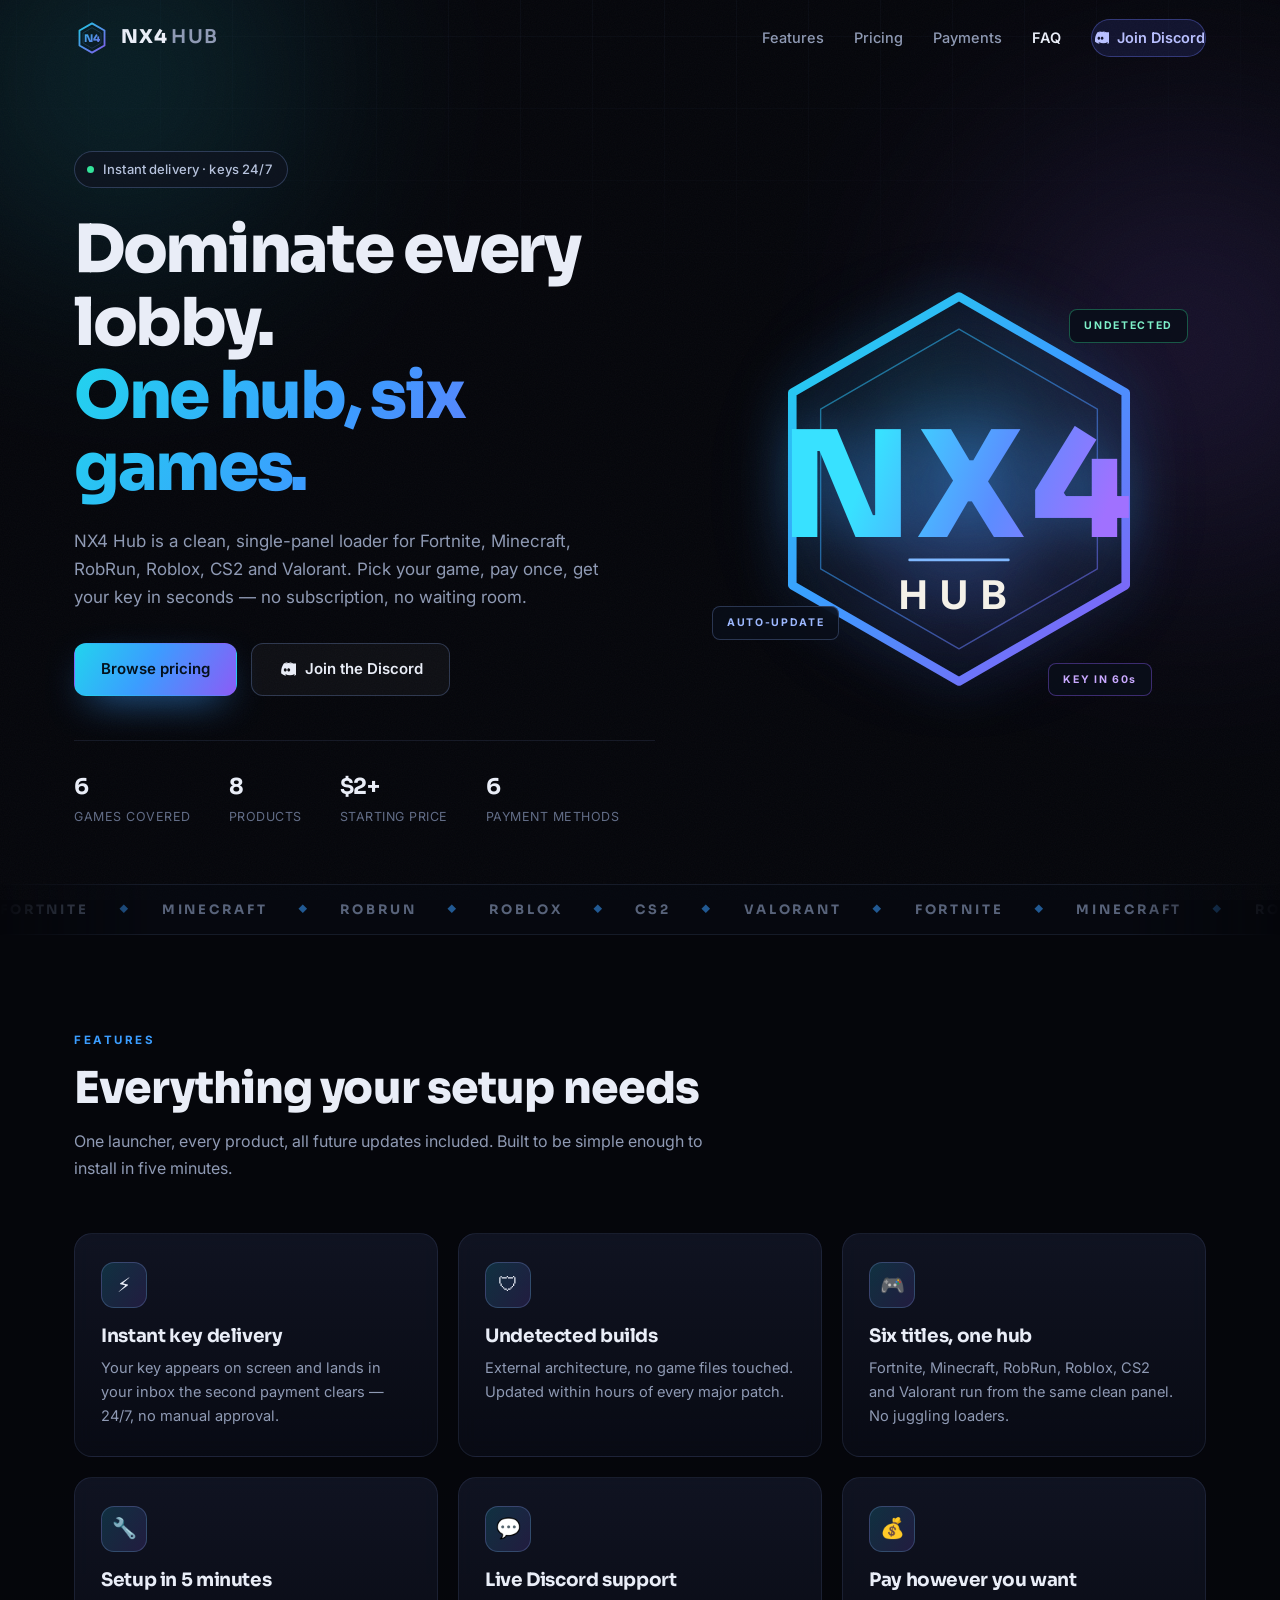
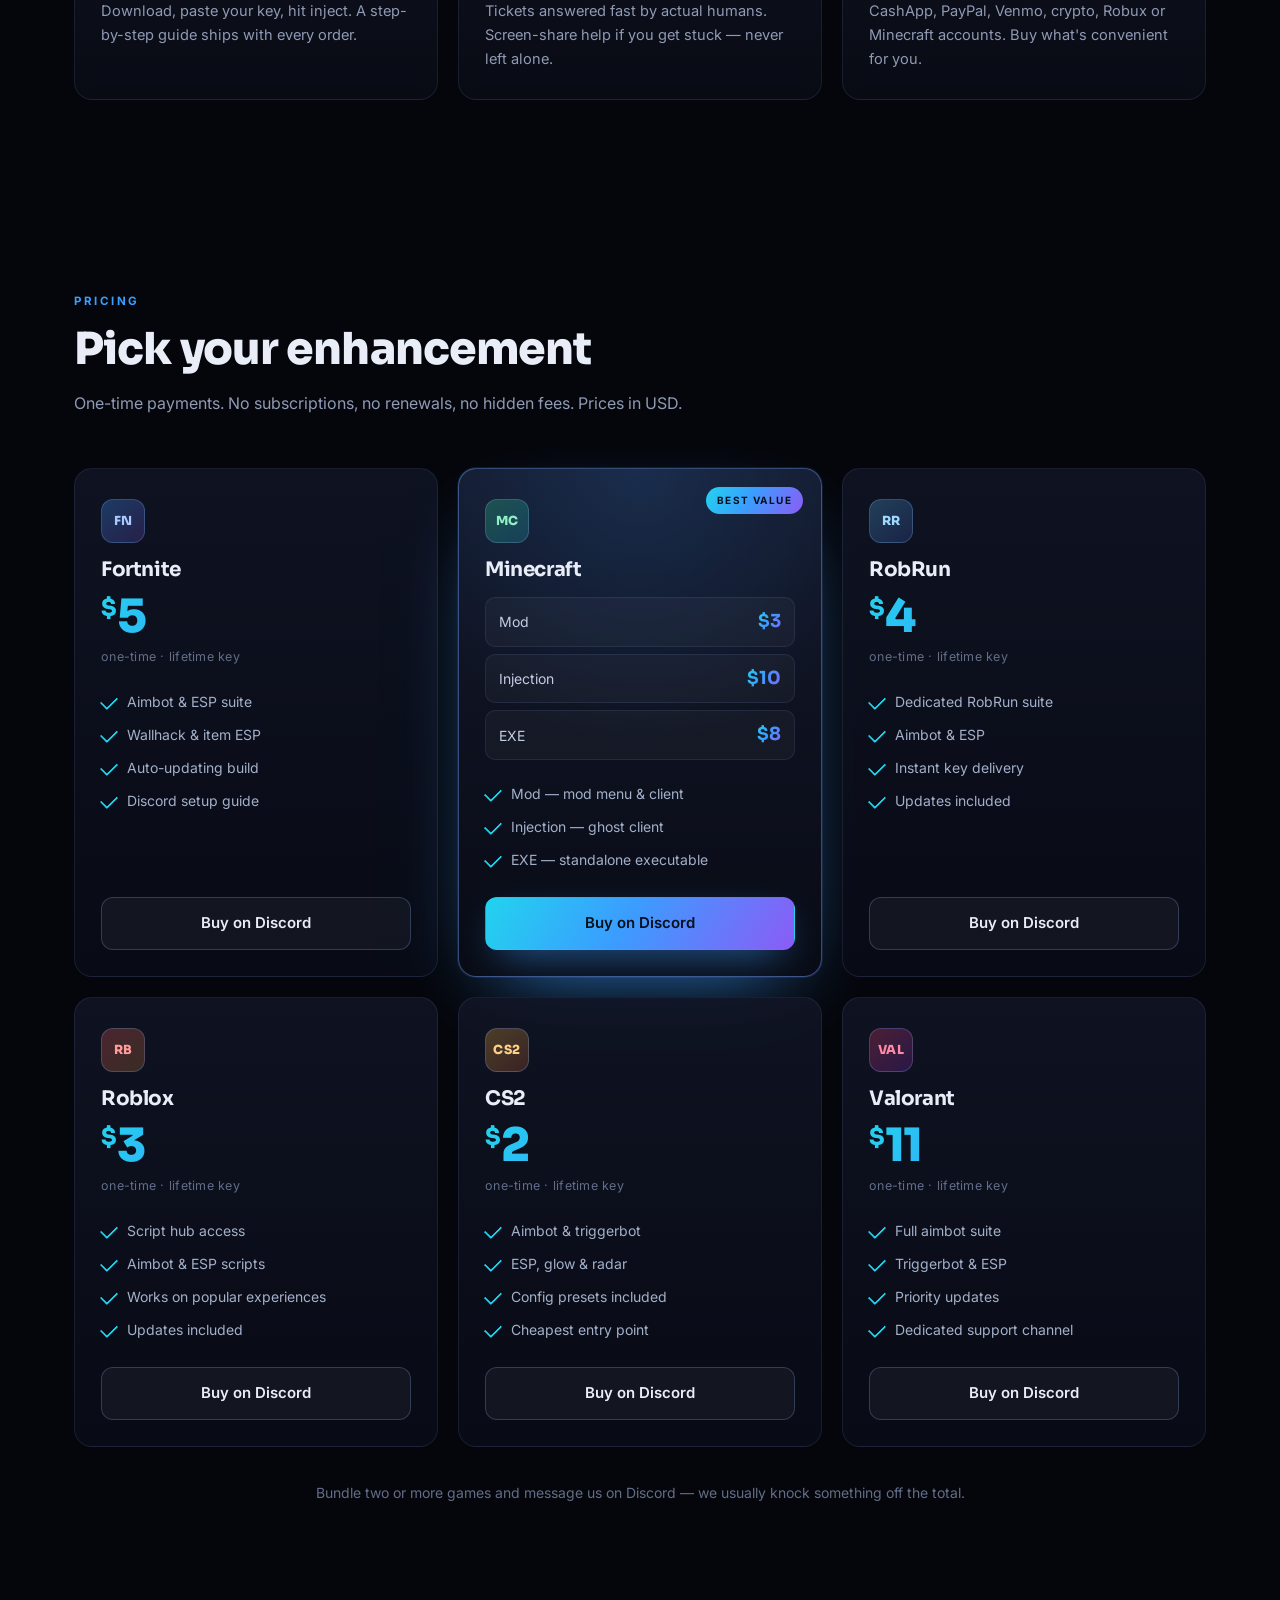
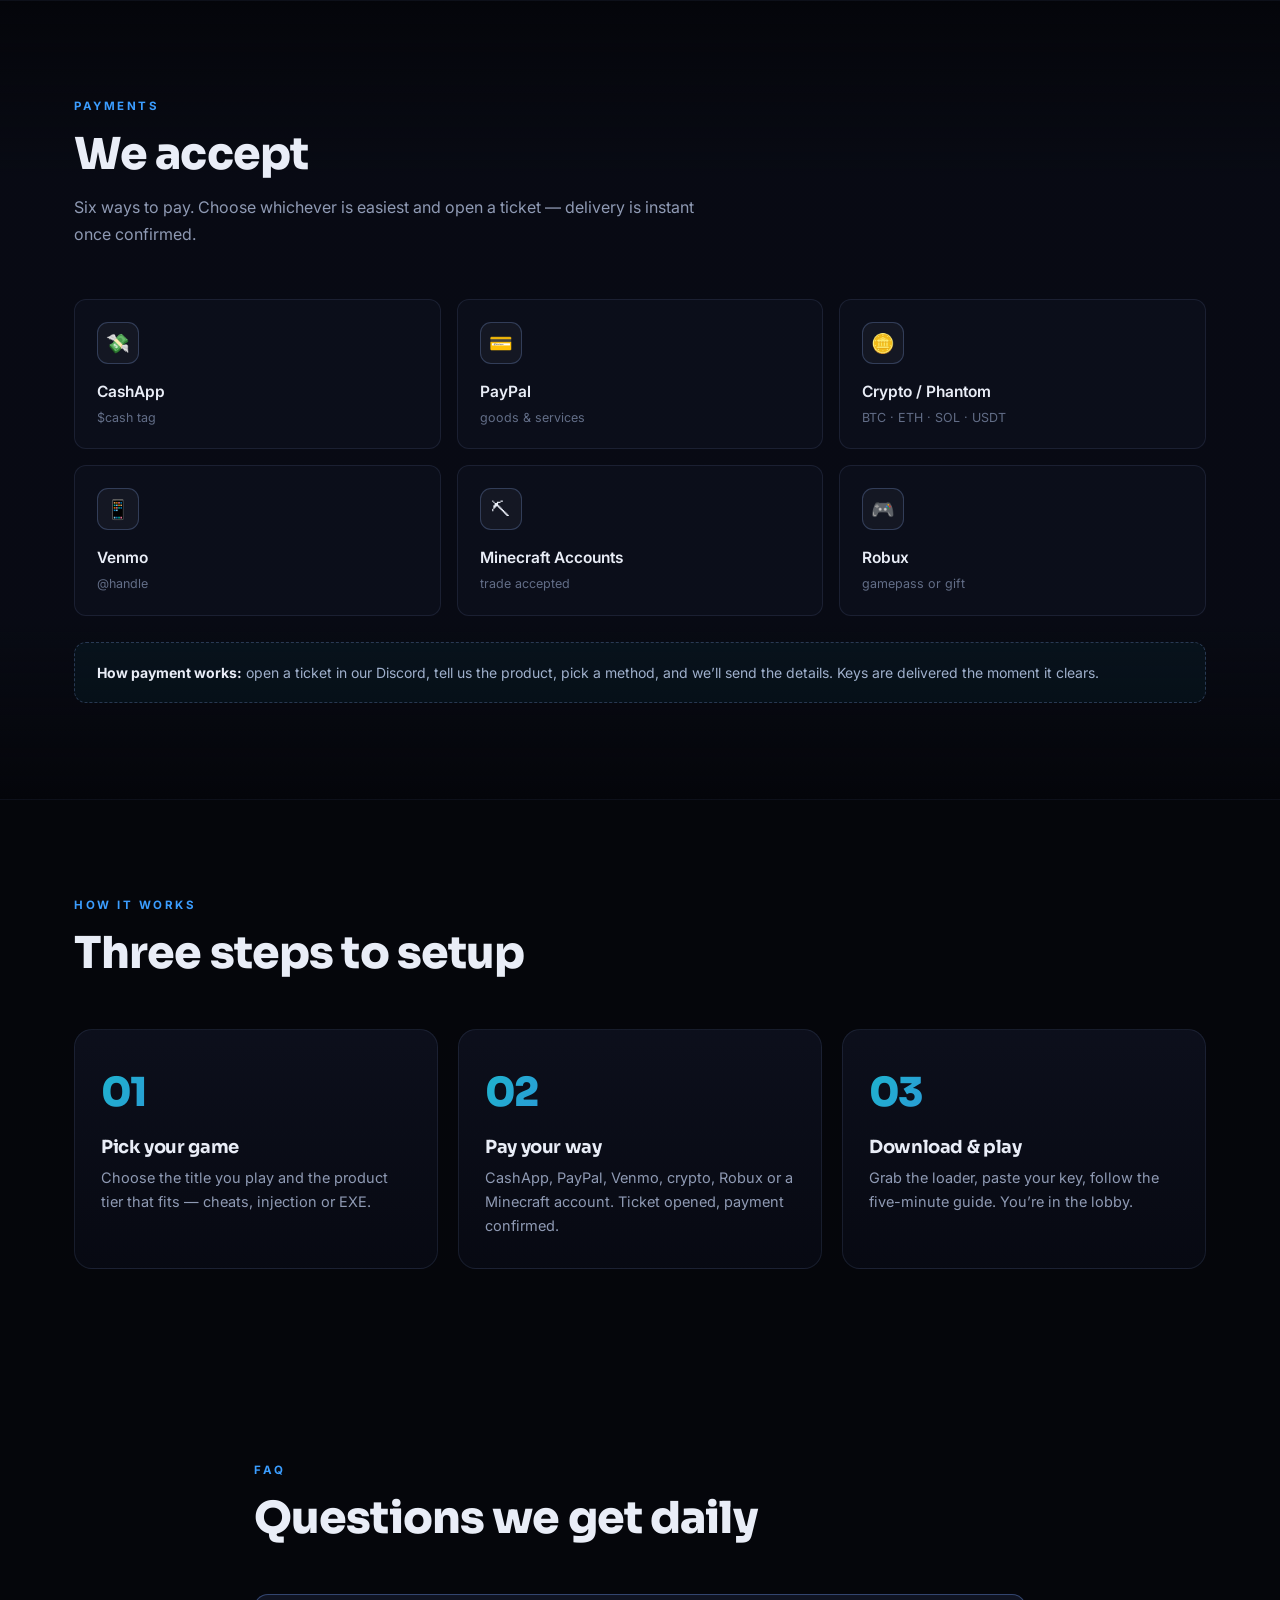
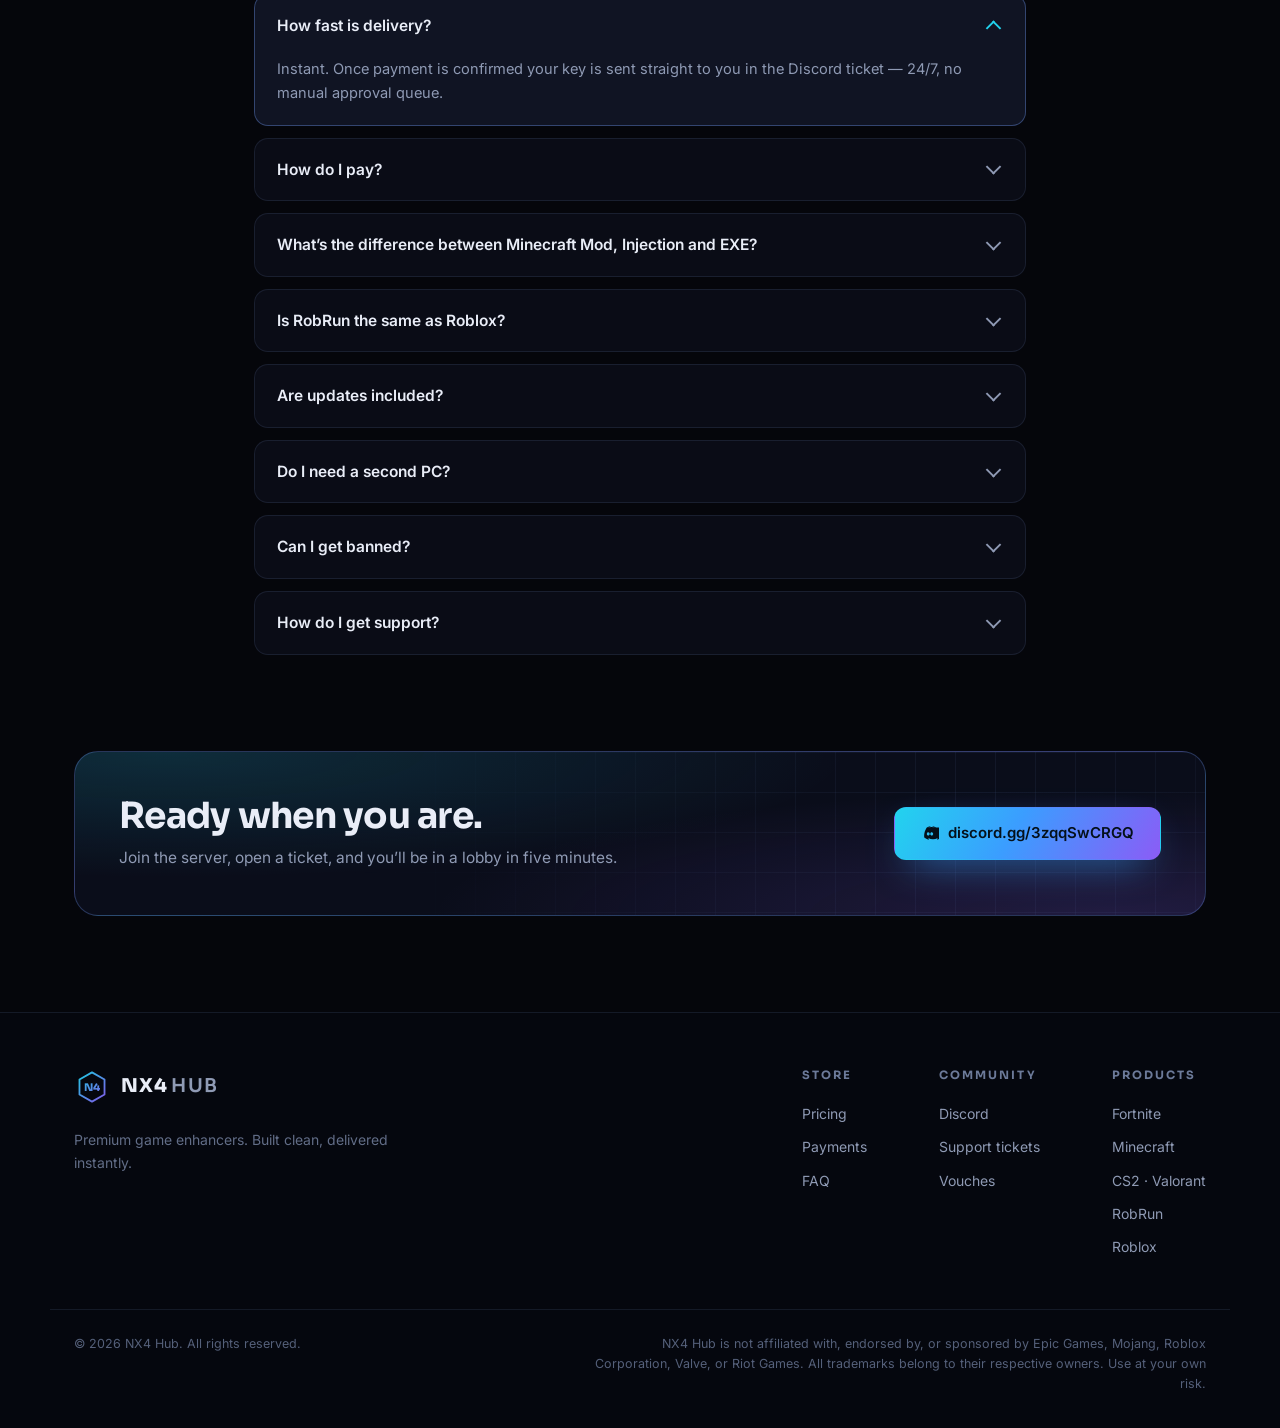
==== index.html @ 756d6162 "Add NX4 Hub site: pages, assets, README" ====
<!DOCTYPE html>
<html lang="en">
<head>
<meta charset="UTF-8" />
<meta name="viewport" content="width=device-width, initial-scale=1.0" />
<title>NX4 Hub — Premium Game Enhancers</title>
<meta name="description" content="NX4 Hub — instant delivery game enhancers for Fortnite, Minecraft, RobRun, Roblox, CS2 and Valorant. Pay once, key in seconds, 24/7 support on Discord." />
<meta name="theme-color" content="#05060b" />

<meta property="og:type" content="website" />
<meta property="og:title" content="NX4 Hub — Premium Game Enhancers" />
<meta property="og:description" content="One hub, six games. Fortnite, Minecraft, RobRun, Roblox, CS2, Valorant. Instant key delivery, 6 payment methods." />
<meta property="og:image" content="assets/img/logo.svg" />
<meta name="twitter:card" content="summary_large_image" />

<link rel="icon" type="image/svg+xml" href="assets/img/favicon.svg" />
<link rel="preconnect" href="https://fonts.googleapis.com" />
<link rel="preconnect" href="https://fonts.gstatic.com" crossorigin />
<link href="https://fonts.googleapis.com/css2?family=Inter:wght@400;500;600;700;800&family=Sora:wght@600;700;800&display=swap" rel="stylesheet" />
<link rel="stylesheet" href="assets/css/style.css" />
</head>
<body>

<!-- ambient background -->
<div class="bg-fx" aria-hidden="true">
  <div class="grid-plane"></div>
  <div class="orb orb-a"></div>
  <div class="orb orb-b"></div>
  <div class="noise"></div>
</div>

<!-- header -->
<header class="site-header" id="header">
  <div class="shell header-inner">
    <a class="brand" href="#top" aria-label="NX4 Hub home">
      <svg class="brand-mark" viewBox="0 0 512 512" aria-hidden="true">
        <defs>
          <linearGradient id="brandG" x1="70" y1="60" x2="450" y2="460" gradientUnits="userSpaceOnUse">
            <stop offset="0" stop-color="#22d3ee"/>
            <stop offset="1" stop-color="#8b5cf6"/>
          </linearGradient>
        </defs>
        <polygon points="256,48 434,150 434,362 256,464 78,362 78,150" fill="none" stroke="url(#brandG)" stroke-width="26" stroke-linejoin="round"/>
        <polygon points="256,110 384,184 384,328 256,402 128,328 128,184" fill="none" stroke="url(#brandG)" stroke-width="6" opacity="0.5"/>
        <text x="256" y="308" text-anchor="middle" fill="url(#brandG)" font-family="Sora, Inter, sans-serif" font-size="150" font-weight="800" letter-spacing="-2">N4</text>
      </svg>
      <span class="brand-text">NX4<span>HUB</span></span>
    </a>

    <nav class="nav" id="nav" aria-label="Main">
      <a href="#features">Features</a>
      <a href="#pricing">Pricing</a>
      <a href="#payments">Payments</a>
      <a href="#faq">FAQ</a>
      <a class="nav-discord" href="https://discord.gg/3zqqSwCRGQ" target="_blank" rel="noopener">
        <svg viewBox="0 0 24 24" aria-hidden="true"><path d="M20.3 4.5A19 19 0 0 0 15.6 3l-.3.7a14 14 0 0 1 4.2 1.5A13.7 13.7 0 0 0 8.5 5.2a14 14 0 0 1 4.2-1.5L12.4 3a19 19 0 0 0-4.7 1.5C4.6 9.1 3.9 13.6 4.3 18a19 19 0 0 0 5.7 2.9l.7-1.2c-.5-.2-1-.5-1.5-.9l.4-.3a13.5 13.5 0 0 0 12.8 0l.4.3c-.5.4-1 .7-1.5.9l.7 1.2a19 19 0 0 0 5.7-2.9c.5-5-.6-9.5-3.4-13.5ZM9.7 15.3c-1 0-1.9-.9-1.9-2.1s.8-2.1 1.9-2.1 1.9 1 1.9 2.1-.8 2.1-1.9 2.1Zm4.6 0c-1 0-1.9-.9-1.9-2.1s.8-2.1 1.9-2.1 1.9 1 1.9 2.1-.8 2.1-1.9 2.1Z"/></svg>
        Join Discord
      </a>
    </nav>

    <button class="burger" id="burger" aria-label="Open menu" aria-expanded="false" aria-controls="nav">
      <span></span><span></span><span></span>
    </button>
  </div>
</header>

<main id="top">

  <!-- hero -->
  <section class="hero">
    <div class="shell hero-inner">
      <div class="hero-copy reveal">
        <p class="pill"><span class="dot"></span> Instant delivery &middot; keys 24/7</p>
        <h1>Dominate every lobby.<br><span class="grad">One hub, six games.</span></h1>
        <p class="lede">
          NX4 Hub is a clean, single-panel loader for Fortnite, Minecraft, RobRun, Roblox, CS2 and Valorant.
          Pick your game, pay once, get your key in seconds — no subscription, no waiting room.
        </p>
        <div class="hero-actions">
          <a class="btn btn-primary" href="#pricing">Browse pricing</a>
          <a class="btn btn-ghost" href="https://discord.gg/3zqqSwCRGQ" target="_blank" rel="noopener">
            <svg viewBox="0 0 24 24" aria-hidden="true"><path d="M20.3 4.5A19 19 0 0 0 15.6 3l-.3.7a14 14 0 0 1 4.2 1.5A13.7 13.7 0 0 0 8.5 5.2a14 14 0 0 1 4.2-1.5L12.4 3a19 19 0 0 0-4.7 1.5C4.6 9.1 3.9 13.6 4.3 18a19 19 0 0 0 5.7 2.9l.7-1.2c-.5-.2-1-.5-1.5-.9l.4-.3a13.5 13.5 0 0 0 12.8 0l.4.3c-.5.4-1 .7-1.5.9l.7 1.2a19 19 0 0 0 5.7-2.9c.5-5-.6-9.5-3.4-13.5ZM9.7 15.3c-1 0-1.9-.9-1.9-2.1s.8-2.1 1.9-2.1 1.9 1 1.9 2.1-.8 2.1-1.9 2.1Zm4.6 0c-1 0-1.9-.9-1.9-2.1s.8-2.1 1.9-2.1 1.9 1 1.9 2.1-.8 2.1-1.9 2.1Z"/></svg>
            Join the Discord
          </a>
        </div>

        <ul class="hero-stats">
          <li><strong>6</strong><span>games covered</span></li>
          <li><strong>8</strong><span>products</span></li>
          <li><strong>$2+</strong><span>starting price</span></li>
          <li><strong>6</strong><span>payment methods</span></li>
        </ul>
      </div>

      <div class="hero-visual reveal" data-delay="120">
        <div class="logo-stage">
          <div class="logo-glow"></div>
          <svg class="logo-big" viewBox="0 0 512 512" aria-hidden="true">
            <defs>
              <linearGradient id="bigG" x1="70" y1="60" x2="450" y2="460" gradientUnits="userSpaceOnUse">
                <stop offset="0" stop-color="#22d3ee"/>
                <stop offset="0.45" stop-color="#3b9dff"/>
                <stop offset="1" stop-color="#8b5cf6"/>
              </linearGradient>
              <linearGradient id="bigT" x1="130" y1="280" x2="390" y2="380" gradientUnits="userSpaceOnUse">
                <stop offset="0" stop-color="#38e1ff"/>
                <stop offset="0.55" stop-color="#5b8dff"/>
                <stop offset="1" stop-color="#a071ff"/>
              </linearGradient>
            </defs>
            <polygon points="256,32 450,144 450,368 256,480 62,368 62,144" fill="none" stroke="url(#bigG)" stroke-width="10" stroke-linejoin="round"/>
            <polygon points="256,70 417,163 417,349 256,442 95,349 95,163" fill="none" stroke="url(#bigG)" stroke-width="1.6" stroke-linejoin="round" opacity="0.55"/>
            <text x="256" y="312" text-anchor="middle" fill="url(#bigT)" font-family="Sora, Inter, sans-serif" font-size="172" font-weight="800" letter-spacing="6">NX4</text>
            <rect x="197" y="337" width="118" height="3" rx="1.5" fill="#7fb8ff"/>
            <text x="256" y="396" text-anchor="middle" fill="#f4f1e8" font-family="Inter, sans-serif" font-size="46" font-weight="700" letter-spacing="15">HUB</text>
          </svg>
          <span class="chip chip-a">UNDETECTED</span>
          <span class="chip chip-b">AUTO-UPDATE</span>
          <span class="chip chip-c">KEY IN 60s</span>
        </div>
      </div>
    </div>
  </section>

  <!-- game ticker -->
  <div class="ticker" aria-hidden="true">
    <div class="ticker-track">
      <span>FORTNITE</span><i>&#9670;</i><span>MINECRAFT</span><i>&#9670;</i><span>ROBRUN</span><i>&#9670;</i><span>ROBLOX</span><i>&#9670;</i><span>CS2</span><i>&#9670;</i><span>VALORANT</span><i>&#9670;</i>
      <span>FORTNITE</span><i>&#9670;</i><span>MINECRAFT</span><i>&#9670;</i><span>ROBRUN</span><i>&#9670;</i><span>ROBLOX</span><i>&#9670;</i><span>CS2</span><i>&#9670;</i><span>VALORANT</span><i>&#9670;</i>
    </div>
  </div>

  <!-- features -->
  <section class="section" id="features">
    <div class="shell">
      <header class="section-head reveal">
        <p class="eyebrow">Features</p>
        <h2>Everything your setup needs</h2>
        <p class="sub">One launcher, every product, all future updates included. Built to be simple enough to install in five minutes.</p>
      </header>

      <div class="feature-grid">
        <article class="card reveal">
          <div class="ico">&#9889;</div>
          <h3>Instant key delivery</h3>
          <p>Your key appears on screen and lands in your inbox the second payment clears — 24/7, no manual approval.</p>
        </article>
        <article class="card reveal" data-delay="60">
          <div class="ico">&#128737;</div>
          <h3>Undetected builds</h3>
          <p>External architecture, no game files touched. Updated within hours of every major patch.</p>
        </article>
        <article class="card reveal" data-delay="120">
          <div class="ico">&#127918;</div>
          <h3>Six titles, one hub</h3>
          <p>Fortnite, Minecraft, RobRun, Roblox, CS2 and Valorant run from the same clean panel. No juggling loaders.</p>
        </article>
        <article class="card reveal" data-delay="180">
          <div class="ico">&#128295;</div>
          <h3>Setup in 5 minutes</h3>
          <p>Download, paste your key, hit inject. A step-by-step guide ships with every order.</p>
        </article>
        <article class="card reveal" data-delay="240">
          <div class="ico">&#128172;</div>
          <h3>Live Discord support</h3>
          <p>Tickets answered fast by actual humans. Screen-share help if you get stuck — never left alone.</p>
        </article>
        <article class="card reveal" data-delay="300">
          <div class="ico">&#128176;</div>
          <h3>Pay however you want</h3>
          <p>CashApp, PayPal, Venmo, crypto, Robux or Minecraft accounts. Buy what's convenient for you.</p>
        </article>
      </div>
    </div>
  </section>

  <!-- pricing -->
  <section class="section" id="pricing">
    <div class="shell">
      <header class="section-head reveal">
        <p class="eyebrow">Pricing</p>
        <h2>Pick your enhancement</h2>
        <p class="sub">One-time payments. No subscriptions, no renewals, no hidden fees. Prices in USD.</p>
      </header>

      <div class="price-grid">

        <article class="price-card reveal">
          <div class="game-badge fn">FN</div>
          <h3>Fortnite</h3>
          <p class="price-tag"><span class="cur">$</span>5</p>
          <p class="price-note">one-time &middot; lifetime key</p>
          <ul class="ticks">
            <li>Aimbot &amp; ESP suite</li>
            <li>Wallhack &amp; item ESP</li>
            <li>Auto-updating build</li>
            <li>Discord setup guide</li>
          </ul>
          <a class="btn btn-buy" href="https://discord.gg/3zqqSwCRGQ" target="_blank" rel="noopener">Buy on Discord</a>
        </article>

        <article class="price-card featured reveal" data-delay="60">
          <span class="flag">Best value</span>
          <div class="game-badge mc">MC</div>
          <h3>Minecraft</h3>
          <div class="tiers">
            <div class="tier"><span>Mod</span><b>$3</b></div>
            <div class="tier"><span>Injection</span><b>$10</b></div>
            <div class="tier"><span>EXE</span><b>$8</b></div>
          </div>
          <ul class="ticks">
            <li>Mod &mdash; mod menu &amp; client</li>
            <li>Injection &mdash; ghost client</li>
            <li>EXE &mdash; standalone executable</li>
          </ul>
          <a class="btn btn-primary" href="https://discord.gg/3zqqSwCRGQ" target="_blank" rel="noopener">Buy on Discord</a>
        </article>

        <article class="price-card reveal" data-delay="120">
          <div class="game-badge rr">RR</div>
          <h3>RobRun</h3>
          <p class="price-tag"><span class="cur">$</span>4</p>
          <p class="price-note">one-time &middot; lifetime key</p>
          <ul class="ticks">
            <li>Dedicated RobRun suite</li>
            <li>Aimbot &amp; ESP</li>
            <li>Instant key delivery</li>
            <li>Updates included</li>
          </ul>
          <a class="btn btn-buy" href="https://discord.gg/3zqqSwCRGQ" target="_blank" rel="noopener">Buy on Discord</a>
        </article>

        <article class="price-card reveal" data-delay="180">
          <div class="game-badge rb">RB</div>
          <h3>Roblox</h3>
          <p class="price-tag"><span class="cur">$</span>3</p>
          <p class="price-note">one-time &middot; lifetime key</p>
          <ul class="ticks">
            <li>Script hub access</li>
            <li>Aimbot &amp; ESP scripts</li>
            <li>Works on popular experiences</li>
            <li>Updates included</li>
          </ul>
          <a class="btn btn-buy" href="https://discord.gg/3zqqSwCRGQ" target="_blank" rel="noopener">Buy on Discord</a>
        </article>

        <article class="price-card reveal" data-delay="240">
          <div class="game-badge cs">CS2</div>
          <h3>CS2</h3>
          <p class="price-tag"><span class="cur">$</span>2</p>
          <p class="price-note">one-time &middot; lifetime key</p>
          <ul class="ticks">
            <li>Aimbot &amp; triggerbot</li>
            <li>ESP, glow &amp; radar</li>
            <li>Config presets included</li>
            <li>Cheapest entry point</li>
          </ul>
          <a class="btn btn-buy" href="https://discord.gg/3zqqSwCRGQ" target="_blank" rel="noopener">Buy on Discord</a>
        </article>

        <article class="price-card reveal" data-delay="300">
          <div class="game-badge val">VAL</div>
          <h3>Valorant</h3>
          <p class="price-tag"><span class="cur">$</span>11</p>
          <p class="price-note">one-time &middot; lifetime key</p>
          <ul class="ticks">
            <li>Full aimbot suite</li>
            <li>Triggerbot &amp; ESP</li>
            <li>Priority updates</li>
            <li>Dedicated support channel</li>
          </ul>
          <a class="btn btn-buy" href="https://discord.gg/3zqqSwCRGQ" target="_blank" rel="noopener">Buy on Discord</a>
        </article>

      </div>

      <p class="pricing-foot reveal">
        Bundle two or more games and message us on Discord &mdash; we usually knock something off the total.
      </p>
    </div>
  </section>

  <!-- payments -->
  <section class="section pay-section" id="payments">
    <div class="shell">
      <header class="section-head reveal">
        <p class="eyebrow">Payments</p>
        <h2>We accept</h2>
        <p class="sub">Six ways to pay. Choose whichever is easiest and open a ticket — delivery is instant once confirmed.</p>
      </header>

      <div class="pay-grid">
        <div class="pay-tile reveal"><span class="pay-ico cash">&#128184;</span><span class="pay-name">CashApp</span><span class="pay-sub">$cash tag</span></div>
        <div class="pay-tile reveal" data-delay="60"><span class="pay-ico pp">&#128179;</span><span class="pay-name">PayPal</span><span class="pay-sub">goods &amp; services</span></div>
        <div class="pay-tile reveal" data-delay="120"><span class="pay-ico crypto">&#129689;</span><span class="pay-name">Crypto / Phantom</span><span class="pay-sub">BTC &middot; ETH &middot; SOL &middot; USDT</span></div>
        <div class="pay-tile reveal" data-delay="180"><span class="pay-ico venmo">&#128241;</span><span class="pay-name">Venmo</span><span class="pay-sub">@handle</span></div>
        <div class="pay-tile reveal" data-delay="240"><span class="pay-ico mcpay">&#9935;</span><span class="pay-name">Minecraft Accounts</span><span class="pay-sub">trade accepted</span></div>
        <div class="pay-tile reveal" data-delay="300"><span class="pay-ico robux">&#127918;</span><span class="pay-name">Robux</span><span class="pay-sub">gamepass or gift</span></div>
      </div>

      <div class="pay-note reveal">
        <strong>How payment works:</strong> open a ticket in our Discord, tell us the product, pick a method, and we&rsquo;ll send the details. Keys are delivered the moment it clears.
      </div>
    </div>
  </section>

  <!-- steps -->
  <section class="section" id="how">
    <div class="shell">
      <header class="section-head reveal">
        <p class="eyebrow">How it works</p>
        <h2>Three steps to setup</h2>
      </header>
      <div class="steps">
        <div class="step reveal">
          <span class="step-num">01</span>
          <h3>Pick your game</h3>
          <p>Choose the title you play and the product tier that fits — cheats, injection or EXE.</p>
        </div>
        <div class="step reveal" data-delay="80">
          <span class="step-num">02</span>
          <h3>Pay your way</h3>
          <p>CashApp, PayPal, Venmo, crypto, Robux or a Minecraft account. Ticket opened, payment confirmed.</p>
        </div>
        <div class="step reveal" data-delay="160">
          <span class="step-num">03</span>
          <h3>Download &amp; play</h3>
          <p>Grab the loader, paste your key, follow the five-minute guide. You&rsquo;re in the lobby.</p>
        </div>
      </div>
    </div>
  </section>

  <!-- faq -->
  <section class="section" id="faq">
    <div class="shell narrow">
      <header class="section-head reveal">
        <p class="eyebrow">FAQ</p>
        <h2>Questions we get daily</h2>
      </header>

      <div class="faq">
        <details class="faq-item reveal" open>
          <summary>How fast is delivery?</summary>
          <p>Instant. Once payment is confirmed your key is sent straight to you in the Discord ticket — 24/7, no manual approval queue.</p>
        </details>
        <details class="faq-item reveal">
          <summary>How do I pay?</summary>
          <p>Open a ticket and tell us which product you want. We accept CashApp, PayPal, Crypto (including Phantom wallet), Venmo, Robux, and Minecraft accounts as trade.</p>
        </details>
        <details class="faq-item reveal">
          <summary>What&rsquo;s the difference between Minecraft Mod, Injection and EXE?</summary>
          <p><strong>Mod ($3)</strong> is the standard mod menu and client package. <strong>Injection ($10)</strong> is the ghost client that injects into your instance. <strong>EXE ($8)</strong> is the standalone executable build for people who don&rsquo;t want a client install.</p>
        </details>
        <details class="faq-item reveal">
          <summary>Is RobRun the same as Roblox?</summary>
          <p>No — they&rsquo;re two separate products. <strong>RobRun ($4)</strong> is its own dedicated suite for the RobRun game, and <strong>Roblox ($3)</strong> is the script hub and executor package for Roblox experiences. Buying one does not unlock the other.</p>
        </details>
        <details class="faq-item reveal">
          <summary>Are updates included?</summary>
          <p>Yes. Every key includes all future updates for the game it was bought for. No renewals, no subscription.</p>
        </details>
        <details class="faq-item reveal">
          <summary>Do I need a second PC?</summary>
          <p>No. Everything runs on the same Windows PC. A normal mouse and keyboard is enough.</p>
        </details>
        <details class="faq-item reveal">
          <summary>Can I get banned?</summary>
          <p>Any third-party tool carries risk — every game&rsquo;s terms forbid them, and publishers can ban accounts. We keep builds external and updated, but no one can promise zero detection. Use at your own risk.</p>
        </details>
        <details class="faq-item reveal">
          <summary>How do I get support?</summary>
          <p>Join the <a href="https://discord.gg/3zqqSwCRGQ" target="_blank" rel="noopener">NX4 Hub Discord</a> and open a ticket. Staff walk you through install, config and troubleshooting.</p>
        </details>
      </div>
    </div>
  </section>

  <!-- discord cta -->
  <section class="cta-band">
    <div class="shell cta-inner reveal">
      <div>
        <h2>Ready when you are.</h2>
        <p>Join the server, open a ticket, and you&rsquo;ll be in a lobby in five minutes.</p>
      </div>
      <a class="btn btn-primary btn-lg" href="https://discord.gg/3zqqSwCRGQ" target="_blank" rel="noopener">
        <svg viewBox="0 0 24 24" aria-hidden="true"><path d="M20.3 4.5A19 19 0 0 0 15.6 3l-.3.7a14 14 0 0 1 4.2 1.5A13.7 13.7 0 0 0 8.5 5.2a14 14 0 0 1 4.2-1.5L12.4 3a19 19 0 0 0-4.7 1.5C4.6 9.1 3.9 13.6 4.3 18a19 19 0 0 0 5.7 2.9l.7-1.2c-.5-.2-1-.5-1.5-.9l.4-.3a13.5 13.5 0 0 0 12.8 0l.4.3c-.5.4-1 .7-1.5.9l.7 1.2a19 19 0 0 0 5.7-2.9c.5-5-.6-9.5-3.4-13.5ZM9.7 15.3c-1 0-1.9-.9-1.9-2.1s.8-2.1 1.9-2.1 1.9 1 1.9 2.1-.8 2.1-1.9 2.1Zm4.6 0c-1 0-1.9-.9-1.9-2.1s.8-2.1 1.9-2.1 1.9 1 1.9 2.1-.8 2.1-1.9 2.1Z"/></svg>
        discord.gg/3zqqSwCRGQ
      </a>
    </div>
  </section>

</main>

<footer class="site-footer">
  <div class="shell footer-inner">
    <div class="footer-brand">
      <a class="brand" href="#top">
        <svg class="brand-mark" viewBox="0 0 512 512" aria-hidden="true">
          <defs>
            <linearGradient id="footG" x1="70" y1="60" x2="450" y2="460" gradientUnits="userSpaceOnUse">
              <stop offset="0" stop-color="#22d3ee"/>
              <stop offset="1" stop-color="#8b5cf6"/>
            </linearGradient>
          </defs>
          <polygon points="256,48 434,150 434,362 256,464 78,362 78,150" fill="none" stroke="url(#footG)" stroke-width="26" stroke-linejoin="round"/>
          <text x="256" y="308" text-anchor="middle" fill="url(#footG)" font-family="Sora, Inter, sans-serif" font-size="150" font-weight="800" letter-spacing="-2">N4</text>
        </svg>
        <span class="brand-text">NX4<span>HUB</span></span>
      </a>
      <p>Premium game enhancers. Built clean, delivered instantly.</p>
    </div>

    <div class="footer-cols">
      <div>
        <h4>Store</h4>
        <a href="#pricing">Pricing</a>
        <a href="#payments">Payments</a>
        <a href="#faq">FAQ</a>
      </div>
      <div>
        <h4>Community</h4>
        <a href="https://discord.gg/3zqqSwCRGQ" target="_blank" rel="noopener">Discord</a>
        <a href="https://discord.gg/3zqqSwCRGQ" target="_blank" rel="noopener">Support tickets</a>
        <a href="https://discord.gg/3zqqSwCRGQ" target="_blank" rel="noopener">Vouches</a>
      </div>
      <div>
        <h4>Products</h4>
        <a href="#pricing">Fortnite</a>
        <a href="#pricing">Minecraft</a>
        <a href="#pricing">CS2 &middot; Valorant</a>
        <a href="#pricing">RobRun</a>
        <a href="#pricing">Roblox</a>
      </div>
    </div>
  </div>

  <div class="shell footer-bottom">
    <p>&copy; <span id="year">2026</span> NX4 Hub. All rights reserved.</p>
    <p class="legal">
      NX4 Hub is not affiliated with, endorsed by, or sponsored by Epic Games, Mojang, Roblox Corporation, Valve, or Riot Games.
      All trademarks belong to their respective owners. Use at your own risk.
    </p>
  </div>
</footer>

<script src="assets/js/main.js" defer></script>
</body>
</html>
---- assets/css/style.css ----
/* ============================================================
   NX4 Hub — stylesheet
   Dark / neon-cyan-violet gaming aesthetic
   ============================================================ */

:root {
  --bg: #05060b;
  --bg-2: #080a13;
  --panel: rgba(15, 18, 32, 0.72);
  --panel-solid: #0b0e18;
  --line: rgba(120, 145, 200, 0.14);
  --line-strong: rgba(130, 160, 230, 0.28);

  --txt: #e9edf7;
  --muted: #8f9ab4;
  --dim: #626d87;

  --cyan: #22d3ee;
  --blue: #3b9dff;
  --violet: #8b5cf6;
  --grad: linear-gradient(120deg, #22d3ee 0%, #3b9dff 45%, #8b5cf6 100%);
  --grad-soft: linear-gradient(120deg, rgba(34, 211, 238, .16), rgba(139, 92, 246, .16));

  --radius: 18px;
  --radius-sm: 12px;
  --shell: 1180px;

  --shadow-lg: 0 30px 80px -30px rgba(0, 0, 0, .9);
  --glow-cyan: 0 0 24px rgba(34, 211, 238, .35);
  --glow-violet: 0 0 34px rgba(139, 92, 246, .30);

  --ease: cubic-bezier(.22, .68, .26, 1);
}

* { box-sizing: border-box; }

html { scroll-behavior: smooth; }

body {
  margin: 0;
  background: var(--bg);
  color: var(--txt);
  font-family: Inter, "Segoe UI", system-ui, -apple-system, sans-serif;
  font-size: 16px;
  line-height: 1.65;
  -webkit-font-smoothing: antialiased;
  overflow-x: hidden;
}

h1, h2, h3, h4 {
  font-family: Sora, Inter, system-ui, sans-serif;
  line-height: 1.1;
  margin: 0;
  letter-spacing: -.02em;
}

p { margin: 0; }
a { color: inherit; text-decoration: none; }
ul { margin: 0; padding: 0; list-style: none; }
svg { display: block; }

.shell {
  width: 100%;
  max-width: var(--shell);
  margin-inline: auto;
  padding-inline: 24px;
}
.shell.narrow { max-width: 820px; }

.grad {
  background: var(--grad);
  -webkit-background-clip: text;
  background-clip: text;
  color: transparent;
}

/* ---------- background fx ---------- */

.bg-fx {
  position: fixed;
  inset: 0;
  z-index: 0;
  pointer-events: none;
  overflow: hidden;
}

.grid-plane {
  position: absolute;
  inset: -20% -10% 0;
  background-image:
    linear-gradient(rgba(120, 160, 230, .06) 1px, transparent 1px),
    linear-gradient(90deg, rgba(120, 160, 230, .06) 1px, transparent 1px);
  background-size: 72px 72px;
  mask-image: radial-gradient(ellipse 75% 60% at 50% 0%, #000 0%, transparent 78%);
  -webkit-mask-image: radial-gradient(ellipse 75% 60% at 50% 0%, #000 0%, transparent 78%);
}

.orb {
  position: absolute;
  border-radius: 50%;
  filter: blur(110px);
  opacity: .45;
  animation: drift 22s ease-in-out infinite alternate;
}
.orb-a {
  width: 520px; height: 520px;
  top: -180px; left: -140px;
  background: radial-gradient(circle, rgba(34, 211, 238, .5), transparent 70%);
}
.orb-b {
  width: 620px; height: 620px;
  top: 40px; right: -220px;
  background: radial-gradient(circle, rgba(139, 92, 246, .5), transparent 70%);
  animation-delay: -8s;
}

.noise {
  position: absolute;
  inset: 0;
  opacity: .035;
  background-image: url("data:image/svg+xml,%3Csvg xmlns='http://www.w3.org/2000/svg' width='140' height='140'%3E%3Cfilter id='n'%3E%3CfeTurbulence type='fractalNoise' baseFrequency='.85' numOctaves='3'/%3E%3C/filter%3E%3Crect width='140' height='140' filter='url(%23n)'/%3E%3C/svg%3E");
}

@keyframes drift {
  from { transform: translate3d(0, 0, 0) scale(1); }
  to   { transform: translate3d(40px, 60px, 0) scale(1.12); }
}

main, .site-header, .site-footer { position: relative; z-index: 1; }

/* ---------- header ---------- */

.site-header {
  position: sticky;
  top: 0;
  z-index: 50;
  transition: background .3s var(--ease), border-color .3s var(--ease), backdrop-filter .3s;
  border-bottom: 1px solid transparent;
}
.site-header.is-stuck {
  background: rgba(5, 6, 11, .78);
  backdrop-filter: blur(16px) saturate(140%);
  border-bottom-color: var(--line);
}

.header-inner {
  display: flex;
  align-items: center;
  justify-content: space-between;
  gap: 24px;
  height: 76px;
}

.brand {
  display: inline-flex;
  align-items: center;
  gap: 11px;
  font-family: Sora, Inter, sans-serif;
  font-weight: 800;
  font-size: 19px;
  letter-spacing: .06em;
}
.brand-mark { width: 36px; height: 36px; opacity: .95; transition: transform .4s var(--ease), filter .4s; }
.brand:hover .brand-mark { transform: rotate(6deg) scale(1.05); filter: drop-shadow(0 0 12px rgba(59, 157, 255, .6)); }
.brand-text span { color: var(--muted); font-weight: 600; margin-left: 3px; }

.nav {
  display: flex;
  align-items: center;
  gap: 30px;
  font-size: 14.5px;
  font-weight: 500;
  color: var(--muted);
}
.nav > a { position: relative; padding: 6px 0; transition: color .2s; }
.nav > a::after {
  content: "";
  position: absolute;
  left: 0; bottom: 0;
  height: 2px; width: 0;
  background: var(--grad);
  border-radius: 2px;
  transition: width .28s var(--ease);
}
.nav > a:hover { color: var(--txt); }
.nav > a:hover::after { width: 100%; }

.nav-discord {
  display: inline-flex;
  align-items: center;
  gap: 8px;
  padding: 9px 18px;
  border-radius: 999px;
  background: rgba(88, 101, 242, .14);
  border: 1px solid rgba(110, 124, 255, .35);
  color: #b9c0ff !important;
  font-weight: 600;
  transition: background .25s, border-color .25s, transform .25s var(--ease), box-shadow .25s;
}
.nav-discord svg { width: 17px; height: 17px; fill: currentColor; }
.nav-discord::after { display: none; }
.nav-discord:hover {
  background: rgba(88, 101, 242, .26);
  border-color: rgba(130, 145, 255, .7);
  transform: translateY(-1px);
  box-shadow: 0 8px 26px -10px rgba(88, 101, 242, .9);
}

.burger {
  display: none;
  width: 44px; height: 44px;
  background: transparent;
  border: 1px solid var(--line);
  border-radius: 11px;
  cursor: pointer;
  padding: 0;
  position: relative;
}
.burger span {
  position: absolute;
  left: 12px;
  width: 20px; height: 2px;
  background: var(--txt);
  border-radius: 2px;
  transition: transform .3s var(--ease), opacity .2s;
}
.burger span:nth-child(1) { top: 15px; }
.burger span:nth-child(2) { top: 21px; }
.burger span:nth-child(3) { top: 27px; }
.burger[aria-expanded="true"] span:nth-child(1) { transform: translateY(6px) rotate(45deg); }
.burger[aria-expanded="true"] span:nth-child(2) { opacity: 0; }
.burger[aria-expanded="true"] span:nth-child(3) { transform: translateY(-6px) rotate(-45deg); }

/* ---------- hero ---------- */

.hero { padding: 74px 0 56px; }

.hero-inner {
  display: grid;
  grid-template-columns: 1.08fr .92fr;
  align-items: center;
  gap: 56px;
}

.pill {
  display: inline-flex;
  align-items: center;
  gap: 9px;
  padding: 7px 15px 7px 12px;
  border-radius: 999px;
  border: 1px solid var(--line-strong);
  background: rgba(16, 20, 34, .7);
  color: #b7c3dd;
  font-size: 13px;
  font-weight: 500;
  letter-spacing: .01em;
  margin-bottom: 26px;
}
.pill .dot {
  width: 7px; height: 7px;
  border-radius: 50%;
  background: #34e39b;
  box-shadow: 0 0 0 0 rgba(52, 227, 155, .7);
  animation: pulse 2.2s infinite;
}
@keyframes pulse {
  0%   { box-shadow: 0 0 0 0 rgba(52, 227, 155, .65); }
  70%  { box-shadow: 0 0 0 9px rgba(52, 227, 155, 0); }
  100% { box-shadow: 0 0 0 0 rgba(52, 227, 155, 0); }
}

.hero h1 {
  font-size: clamp(40px, 5.6vw, 66px);
  font-weight: 800;
  letter-spacing: -.035em;
  margin-bottom: 22px;
}
.hero h1 .grad { display: inline-block; }

.lede {
  max-width: 540px;
  color: var(--muted);
  font-size: 17px;
  margin-bottom: 32px;
}

.hero-actions {
  display: flex;
  flex-wrap: wrap;
  gap: 14px;
  margin-bottom: 44px;
}

.btn {
  display: inline-flex;
  align-items: center;
  justify-content: center;
  gap: 9px;
  padding: 13px 26px;
  border-radius: 12px;
  font-size: 15px;
  font-weight: 600;
  font-family: Inter, sans-serif;
  border: 1px solid transparent;
  cursor: pointer;
  transition: transform .22s var(--ease), box-shadow .25s, background .25s, border-color .25s, filter .25s;
  white-space: nowrap;
}
.btn svg { width: 18px; height: 18px; fill: currentColor; }

.btn-primary {
  background: var(--grad);
  color: #04101a;
  box-shadow: 0 14px 40px -16px rgba(59, 157, 255, .9);
}
.btn-primary:hover {
  transform: translateY(-2px);
  filter: brightness(1.07);
  box-shadow: 0 20px 48px -16px rgba(99, 130, 255, .95);
}

.btn-ghost {
  background: rgba(255, 255, 255, .04);
  border-color: var(--line-strong);
  color: var(--txt);
}
.btn-ghost:hover {
  background: rgba(255, 255, 255, .08);
  border-color: rgba(150, 175, 240, .5);
  transform: translateY(-2px);
}

.btn.lg { padding: 16px 30px; font-size: 16px; }
.btn.wide { width: 100%; }

.hero-stats {
  display: flex;
  flex-wrap: wrap;
  gap: 38px;
  padding-top: 28px;
  border-top: 1px solid var(--line);
}
.hero-stats li { display: flex; flex-direction: column; gap: 2px; }
.hero-stats strong {
  font-family: Sora, Inter, sans-serif;
  font-size: 22px;
  font-weight: 700;
  letter-spacing: -.02em;
}
.hero-stats span { font-size: 12.5px; color: var(--dim); letter-spacing: .04em; text-transform: uppercase; }

/* hero visual */

.hero-visual { display: flex; justify-content: center; }

.logo-stage {
  position: relative;
  width: min(440px, 100%);
  aspect-ratio: 1;
  display: grid;
  place-items: center;
}
.logo-stage::before {
  content: "";
  position: absolute;
  inset: 12%;
  border-radius: 50%;
  background: radial-gradient(circle, rgba(59, 157, 255, .26), transparent 65%);
  filter: blur(30px);
}
.logo-glow {
  position: absolute;
  inset: 18%;
  border-radius: 50%;
  background: conic-gradient(from 0deg, rgba(34, 211, 238, .35), rgba(139, 92, 246, .35), rgba(34, 211, 238, .35));
  filter: blur(60px);
  opacity: .55;
  animation: spin 18s linear infinite;
}
@keyframes spin { to { transform: rotate(360deg); } }

.logo-big {
  position: relative;
  width: 100%;
  height: 100%;
  filter: drop-shadow(0 0 26px rgba(59, 157, 255, .35));
  animation: float 7s ease-in-out infinite;
}
@keyframes float {
  0%, 100% { transform: translateY(-6px); }
  50%      { transform: translateY(6px); }
}

.chip {
  position: absolute;
  padding: 7px 14px;
  font-size: 10.5px;
  font-weight: 700;
  letter-spacing: .16em;
  border-radius: 8px;
  background: rgba(10, 14, 26, .88);
  border: 1px solid var(--line-strong);
  color: #a9b8da;
  backdrop-filter: blur(8px);
  box-shadow: var(--shadow-lg);
}
.chip-a { top: 9%; right: -2%; color: #7ef0c9; border-color: rgba(52, 227, 155, .35); }
.chip-b { bottom: 16%; left: -6%; color: #9db8ff; animation-delay: -2s; }
.chip-c { bottom: 3%; right: 6%; color: #c9a9ff; border-color: rgba(139, 92, 246, .4); animation-delay: -4s; }
.chip { animation: float 6s ease-in-out infinite; }

/* ---------- ticker ---------- */

.ticker {
  overflow: hidden;
  border-top: 1px solid var(--line);
  border-bottom: 1px solid var(--line);
  background: rgba(8, 10, 19, .6);
  padding: 14px 0;
  mask-image: linear-gradient(90deg, transparent, #000 12%, #000 88%, transparent);
  -webkit-mask-image: linear-gradient(90deg, transparent, #000 12%, #000 88%, transparent);
}
.ticker-track {
  display: flex;
  align-items: center;
  gap: 30px;
  width: max-content;
  animation: marquee 30s linear infinite;
  font-family: Sora, Inter, sans-serif;
  font-size: 13px;
  font-weight: 700;
  letter-spacing: .22em;
  color: rgba(170, 190, 230, .5);
}
.ticker-track i { color: rgba(59, 157, 255, .55); font-style: normal; font-size: 9px; }
@keyframes marquee { to { transform: translateX(-50%); } }

/* ---------- sections ---------- */

.section { padding: 96px 0; }
.section-head { max-width: 640px; margin-bottom: 52px; }
.section-head .eyebrow {
  font-size: 11.5px;
  font-weight: 700;
  letter-spacing: .22em;
  text-transform: uppercase;
  color: var(--blue);
  margin-bottom: 14px;
}
.section-head h2 {
  font-size: clamp(30px, 4vw, 44px);
  font-weight: 800;
  margin-bottom: 16px;
}
.section-head .sub { color: var(--muted); font-size: 16px; }

/* ---------- cards ---------- */

.card {
  position: relative;
  padding: 28px 26px;
  border-radius: var(--radius);
  border: 1px solid var(--line);
  background: linear-gradient(180deg, rgba(19, 23, 40, .78), rgba(10, 13, 24, .72));
  backdrop-filter: blur(10px);
  overflow: hidden;
  transition: transform .3s var(--ease), border-color .3s, box-shadow .3s;
}
.card::before {
  content: "";
  position: absolute;
  top: 0; left: 0; right: 0;
  height: 1px;
  background: linear-gradient(90deg, transparent, rgba(120, 170, 255, .5), transparent);
  opacity: 0;
  transition: opacity .3s;
}
.card:hover {
  transform: translateY(-5px);
  border-color: rgba(110, 150, 240, .38);
  box-shadow: 0 26px 60px -30px rgba(40, 90, 200, .75);
}
.card:hover::before { opacity: 1; }

.card .ico {
  width: 46px; height: 46px;
  display: grid;
  place-items: center;
  border-radius: 13px;
  background: var(--grad-soft);
  border: 1px solid var(--line-strong);
  font-size: 20px;
  margin-bottom: 18px;
}
.card h3 {
  font-size: 18.5px;
  font-weight: 700;
  margin-bottom: 9px;
}
.card p { color: var(--muted); font-size: 14.6px; }

.feature-grid {
  display: grid;
  grid-template-columns: repeat(3, 1fr);
  gap: 20px;
}

/* ---------- pricing ---------- */

.price-grid {
  display: grid;
  grid-template-columns: repeat(3, 1fr);
  gap: 20px;
  align-items: stretch;
}

.price-card {
  position: relative;
  display: flex;
  flex-direction: column;
  padding: 30px 26px 26px;
  border-radius: var(--radius);
  border: 1px solid var(--line);
  background: linear-gradient(180deg, rgba(17, 21, 37, .86), rgba(9, 12, 22, .9));
  transition: transform .3s var(--ease), border-color .3s, box-shadow .3s;
  overflow: hidden;
}
.price-card:hover {
  transform: translateY(-6px);
  border-color: rgba(110, 150, 240, .4);
  box-shadow: 0 30px 70px -34px rgba(50, 100, 220, .85);
}

.price-card.featured {
  border-color: rgba(110, 150, 240, .45);
  background:
    radial-gradient(120% 90% at 50% 0%, rgba(59, 157, 255, .16), transparent 60%),
    linear-gradient(180deg, rgba(20, 25, 45, .95), rgba(9, 12, 22, .95));
  box-shadow: 0 0 0 1px rgba(110, 150, 240, .12), 0 30px 80px -40px rgba(59, 157, 255, .9);
}
.price-card.featured::after {
  content: "";
  position: absolute;
  inset: -1px;
  border-radius: inherit;
  padding: 1px;
  background: linear-gradient(140deg, rgba(34, 211, 238, .65), transparent 40%, rgba(139, 92, 246, .65));
  -webkit-mask: linear-gradient(#000 0 0) content-box, linear-gradient(#000 0 0);
  mask: linear-gradient(#000 0 0) content-box, linear-gradient(#000 0 0);
  -webkit-mask-composite: xor;
  mask-composite: exclude;
  pointer-events: none;
}

.flag {
  position: absolute;
  top: 18px; right: 18px;
  padding: 5px 11px;
  font-size: 10px;
  font-weight: 700;
  letter-spacing: .14em;
  text-transform: uppercase;
  border-radius: 999px;
  background: var(--grad);
  color: #04101a;
}

.game-badge {
  width: 44px; height: 44px;
  display: grid;
  place-items: center;
  border-radius: 12px;
  font-family: Sora, Inter, sans-serif;
  font-size: 12.5px;
  font-weight: 800;
  letter-spacing: .03em;
  margin-bottom: 16px;
  border: 1px solid var(--line-strong);
}
.game-badge.fn  { background: linear-gradient(140deg, rgba(59, 157, 255, .3), rgba(139, 92, 246, .2)); color: #a9c8ff; }
.game-badge.mc  { background: linear-gradient(140deg, rgba(52, 227, 155, .26), rgba(34, 211, 238, .18)); color: #8ff0c4; }
.game-badge.rr  { background: linear-gradient(140deg, rgba(90, 200, 250, .26), rgba(80, 120, 255, .18)); color: #9fd8ff; }
.game-badge.rb  { background: linear-gradient(140deg, rgba(255, 92, 92, .26), rgba(255, 170, 60, .18)); color: #ff9c9c; }
.game-badge.cs  { background: linear-gradient(140deg, rgba(255, 190, 60, .26), rgba(255, 120, 60, .18)); color: #ffcf87; }
.game-badge.val { background: linear-gradient(140deg, rgba(255, 70, 110, .26), rgba(160, 60, 255, .18)); color: #ff8aa5; }

.price-card h3 {
  font-size: 20px;
  font-weight: 700;
  display: flex;
  align-items: baseline;
  gap: 8px;
  flex-wrap: wrap;
}
.aka { font-size: 12px; color: var(--dim); font-weight: 500; letter-spacing: .02em; }

.price-tag {
  margin-top: 12px;
  font-family: Sora, Inter, sans-serif;
  font-size: 46px;
  font-weight: 800;
  letter-spacing: -.04em;
  line-height: 1;
  background: var(--grad);
  -webkit-background-clip: text;
  background-clip: text;
  color: transparent;
}
.price-tag .cur { font-size: 24px; vertical-align: super; margin-right: 2px; }
.price-note { color: var(--dim); font-size: 12.5px; margin-top: 8px; letter-spacing: .02em; }

.tiers {
  margin-top: 16px;
  display: grid;
  gap: 7px;
}
.tier {
  display: flex;
  align-items: center;
  justify-content: space-between;
  gap: 12px;
  padding: 9px 13px;
  border-radius: 10px;
  background: rgba(255, 255, 255, .035);
  border: 1px solid var(--line);
  font-size: 14px;
  color: #c2cde3;
}
.tier b {
  font-family: Sora, Inter, sans-serif;
  font-size: 18px;
  font-weight: 700;
  background: var(--grad);
  -webkit-background-clip: text;
  background-clip: text;
  color: transparent;
}

.ticks { margin: 22px 0 26px; display: grid; gap: 10px; }
.ticks li {
  position: relative;
  padding-left: 26px;
  font-size: 14px;
  color: #a3b0c9;
}
.ticks li::before {
  content: "";
  position: absolute;
  left: 0; top: 6px;
  width: 14px; height: 8px;
  border-left: 2px solid var(--cyan);
  border-bottom: 2px solid var(--cyan);
  transform: rotate(-45deg);
  border-bottom-left-radius: 2px;
}

.price-card .btn { margin-top: auto; }

.btn-buy {
  width: 100%;
  background: rgba(255, 255, 255, .045);
  border-color: var(--line-strong);
  color: var(--txt);
}
.btn-buy:hover {
  background: rgba(255, 255, 255, .09);
  border-color: rgba(140, 170, 245, .55);
  transform: translateY(-2px);
}

.pricing-foot {
  margin-top: 34px;
  text-align: center;
  color: var(--dim);
  font-size: 14px;
}

/* ---------- payments ---------- */

.pay-section {
  background: linear-gradient(180deg, transparent, rgba(10, 13, 24, .7) 22%, rgba(10, 13, 24, .7) 78%, transparent);
  border-block: 1px solid rgba(120, 145, 200, .08);
}

.pay-grid {
  display: grid;
  grid-template-columns: repeat(3, 1fr);
  gap: 16px;
}
.pay-tile {
  display: flex;
  flex-direction: column;
  align-items: flex-start;
  gap: 3px;
  padding: 22px 22px 20px;
  border-radius: var(--radius-sm);
  border: 1px solid var(--line);
  background: rgba(15, 19, 33, .6);
  transition: transform .28s var(--ease), border-color .28s, background .28s;
}
.pay-tile:hover {
  transform: translateY(-4px);
  border-color: rgba(120, 160, 240, .4);
  background: rgba(22, 27, 46, .8);
}
.pay-ico {
  display: grid;
  place-items: center;
  width: 42px; height: 42px;
  border-radius: 11px;
  font-size: 19px;
  margin-bottom: 12px;
  border: 1px solid var(--line-strong);
  background: rgba(255, 255, 255, .04);
}
.pay-name { font-weight: 600; font-size: 15.5px; }
.pay-sub { font-size: 12.5px; color: var(--dim); }

.pay-note {
  margin-top: 26px;
  padding: 18px 22px;
  border-radius: 12px;
  border: 1px dashed var(--line-strong);
  background: rgba(34, 211, 238, .04);
  color: #9fb0cc;
  font-size: 14px;
}
.pay-note strong { color: var(--txt); }

/* ---------- steps ---------- */

.steps {
  display: grid;
  grid-template-columns: repeat(3, 1fr);
  gap: 20px;
}
.step {
  position: relative;
  padding: 30px 26px;
  border-radius: var(--radius);
  border: 1px solid var(--line);
  background: linear-gradient(180deg, rgba(16, 20, 35, .7), rgba(9, 12, 22, .7));
}
.step-num {
  font-family: Sora, Inter, sans-serif;
  font-size: 40px;
  font-weight: 800;
  letter-spacing: -.04em;
  background: var(--grad);
  -webkit-background-clip: text;
  background-clip: text;
  color: transparent;
  opacity: .85;
  display: block;
  margin-bottom: 12px;
}
.step h3 { font-size: 18px; margin-bottom: 8px; }
.step p { color: var(--muted); font-size: 14.5px; }

/* ---------- faq ---------- */

.faq { display: grid; gap: 12px; }
.faq-item {
  border: 1px solid var(--line);
  border-radius: 14px;
  background: rgba(15, 19, 33, .55);
  padding: 0 22px;
  transition: border-color .28s, background .28s;
}
.faq-item[open] { border-color: rgba(110, 150, 240, .38); background: rgba(19, 24, 42, .8); }
.faq-item summary {
  list-style: none;
  cursor: pointer;
  padding: 18px 34px 18px 0;
  font-weight: 600;
  font-size: 15.5px;
  position: relative;
  user-select: none;
}
.faq-item summary::-webkit-details-marker { display: none; }
.faq-item summary::after {
  content: "";
  position: absolute;
  right: 4px; top: 50%;
  width: 9px; height: 9px;
  border-right: 2px solid var(--muted);
  border-bottom: 2px solid var(--muted);
  transform: translateY(-70%) rotate(45deg);
  transition: transform .3s var(--ease), border-color .3s;
}
.faq-item[open] summary::after { transform: translateY(-30%) rotate(-135deg); border-color: var(--cyan); }
.faq-item p {
  padding: 0 0 20px;
  color: var(--muted);
  font-size: 14.6px;
}
.faq-item a { color: #86b6ff; text-decoration: underline; text-underline-offset: 3px; }
.faq-item strong { color: #cfd9ec; }

/* ---------- cta band ---------- */

.cta-band {
  margin: 0 auto 96px;
  width: 100%;
  max-width: var(--shell);
  padding-inline: 24px;
}
.cta-inner {
  position: relative;
  display: flex;
  align-items: center;
  justify-content: space-between;
  gap: 32px;
  flex-wrap: wrap;
  padding: 44px 44px;
  border-radius: 24px;
  border: 1px solid rgba(110, 150, 240, .3);
  background:
    radial-gradient(110% 140% at 8% 0%, rgba(34, 211, 238, .16), transparent 55%),
    radial-gradient(110% 140% at 92% 100%, rgba(139, 92, 246, .18), transparent 55%),
    rgba(12, 15, 28, .9);
  overflow: hidden;
}
.cta-inner::after {
  content: "";
  position: absolute;
  inset: 0;
  background-image:
    linear-gradient(rgba(140, 175, 255, .07) 1px, transparent 1px),
    linear-gradient(90deg, rgba(140, 175, 255, .07) 1px, transparent 1px);
  background-size: 40px 40px;
  mask-image: radial-gradient(circle at 80% 20%, #000, transparent 70%);
  -webkit-mask-image: radial-gradient(circle at 80% 20%, #000, transparent 70%);
  pointer-events: none;
}
.cta-inner h2 { font-size: clamp(26px, 3.4vw, 36px); margin-bottom: 10px; }
.cta-inner p { color: var(--muted); font-size: 15.5px; }
.cta-inner > * { position: relative; z-index: 1; }

/* ---------- footer ---------- */

.site-footer {
  border-top: 1px solid var(--line);
  background: rgba(6, 8, 15, .8);
  padding-top: 56px;
}
.footer-inner {
  display: flex;
  justify-content: space-between;
  gap: 60px;
  padding-bottom: 46px;
  flex-wrap: wrap;
}
.footer-brand { max-width: 320px; }
.footer-brand p { color: var(--dim); font-size: 14px; margin-top: 16px; }

.footer-cols {
  display: flex;
  gap: 72px;
  flex-wrap: wrap;
}
.footer-cols h4 {
  font-size: 11.5px;
  letter-spacing: .18em;
  text-transform: uppercase;
  color: #6c7a99;
  margin-bottom: 16px;
  font-weight: 700;
}
.footer-cols a {
  display: block;
  color: var(--muted);
  font-size: 14px;
  padding: 5px 0;
  transition: color .2s, transform .2s var(--ease);
}
.footer-cols a:hover { color: var(--txt); transform: translateX(3px); }

.footer-bottom {
  border-top: 1px solid var(--line);
  padding-block: 24px 34px;
  display: flex;
  justify-content: space-between;
  align-items: flex-start;
  gap: 40px;
  color: #55607a;
  font-size: 12.5px;
}
.legal { max-width: 620px; text-align: right; line-height: 1.6; }

/* ---------- reveal ---------- */

.reveal {
  opacity: 0;
  transform: translateY(22px);
  transition: opacity .7s var(--ease), transform .7s var(--ease);
}
.reveal.in { opacity: 1; transform: none; }

/* ---------- responsive ---------- */

@media (max-width: 1024px) {
  .hero-inner { grid-template-columns: 1fr; gap: 48px; }
  .hero-visual { order: -1; }
  .logo-stage { width: min(340px, 80%); }
  .feature-grid, .price-grid, .pay-grid, .steps { grid-template-columns: repeat(2, 1fr); }
  .footer-inner { gap: 40px; }
  .footer-cols { gap: 48px; }
}

@media (max-width: 860px) {
  .nav {
    position: fixed;
    inset: 76px 0 auto;
    flex-direction: column;
    align-items: stretch;
    gap: 0;
    padding: 12px 24px 24px;
    background: rgba(7, 9, 17, .97);
    backdrop-filter: blur(20px);
    border-bottom: 1px solid var(--line);
    transform: translateY(-12px);
    opacity: 0;
    pointer-events: none;
    transition: opacity .25s var(--ease), transform .25s var(--ease);
  }
  .nav.open { opacity: 1; transform: none; pointer-events: auto; }
  .nav > a { padding: 14px 2px; border-bottom: 1px solid rgba(120, 145, 200, .1); font-size: 16px; }
  .nav > a::after { display: none; }
  .nav-discord { margin-top: 14px; justify-content: center; }
  .burger { display: block; }
}

@media (max-width: 680px) {
  .section { padding: 72px 0; }
  .hero { padding: 44px 0 40px; }
  .feature-grid, .price-grid, .pay-grid, .steps { grid-template-columns: 1fr; }
  .hero-stats { gap: 26px; }
  .chip-a { right: 0; }
  .chip-b { left: 0; }
  .chip-c { right: 0; }
  .cta-inner { padding: 32px 26px; }
  .footer-bottom { flex-direction: column; gap: 14px; }
  .legal { text-align: left; }
  .price-card.featured { order: -1; }
}

@media (prefers-reduced-motion: reduce) {
  html { scroll-behavior: auto; }
  *, *::before, *::after {
    animation-duration: .001ms !important;
    animation-iteration-count: 1 !important;
    transition-duration: .001ms !important;
  }
  .reveal { opacity: 1; transform: none; }
}
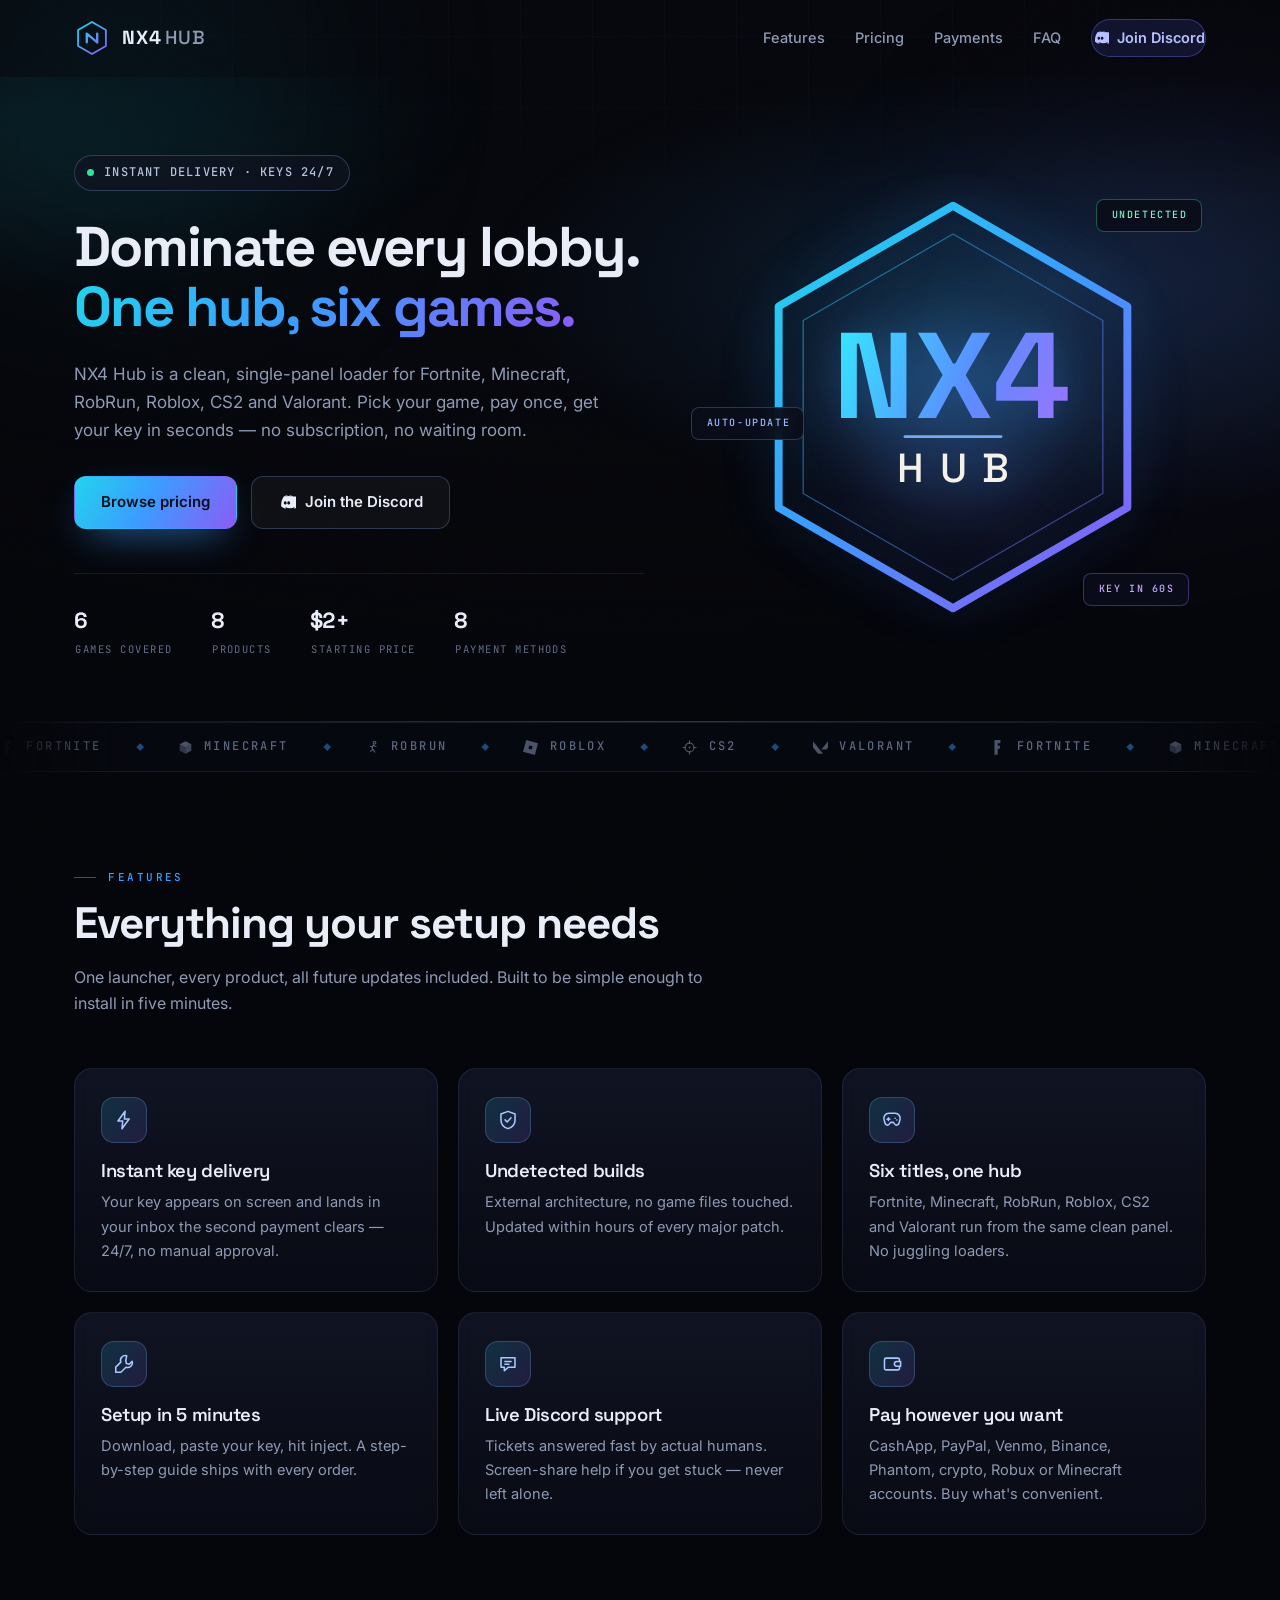
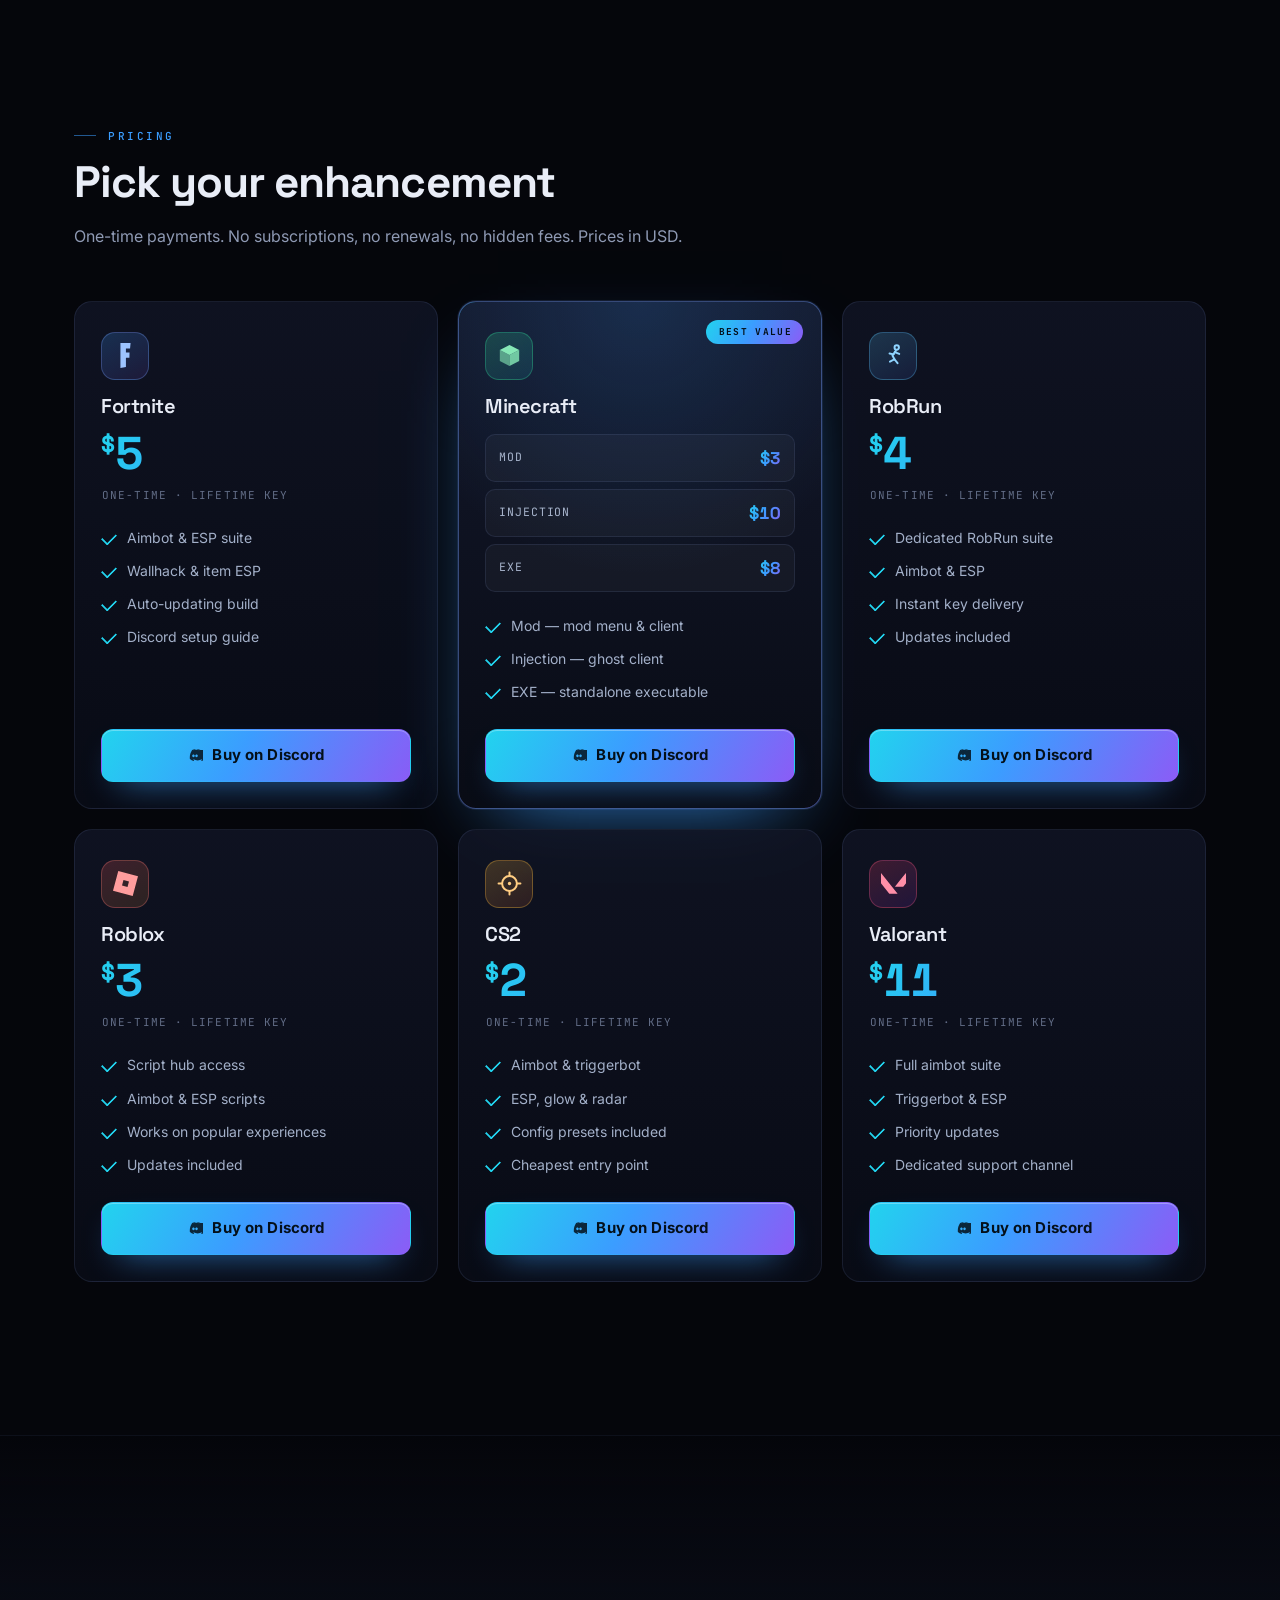
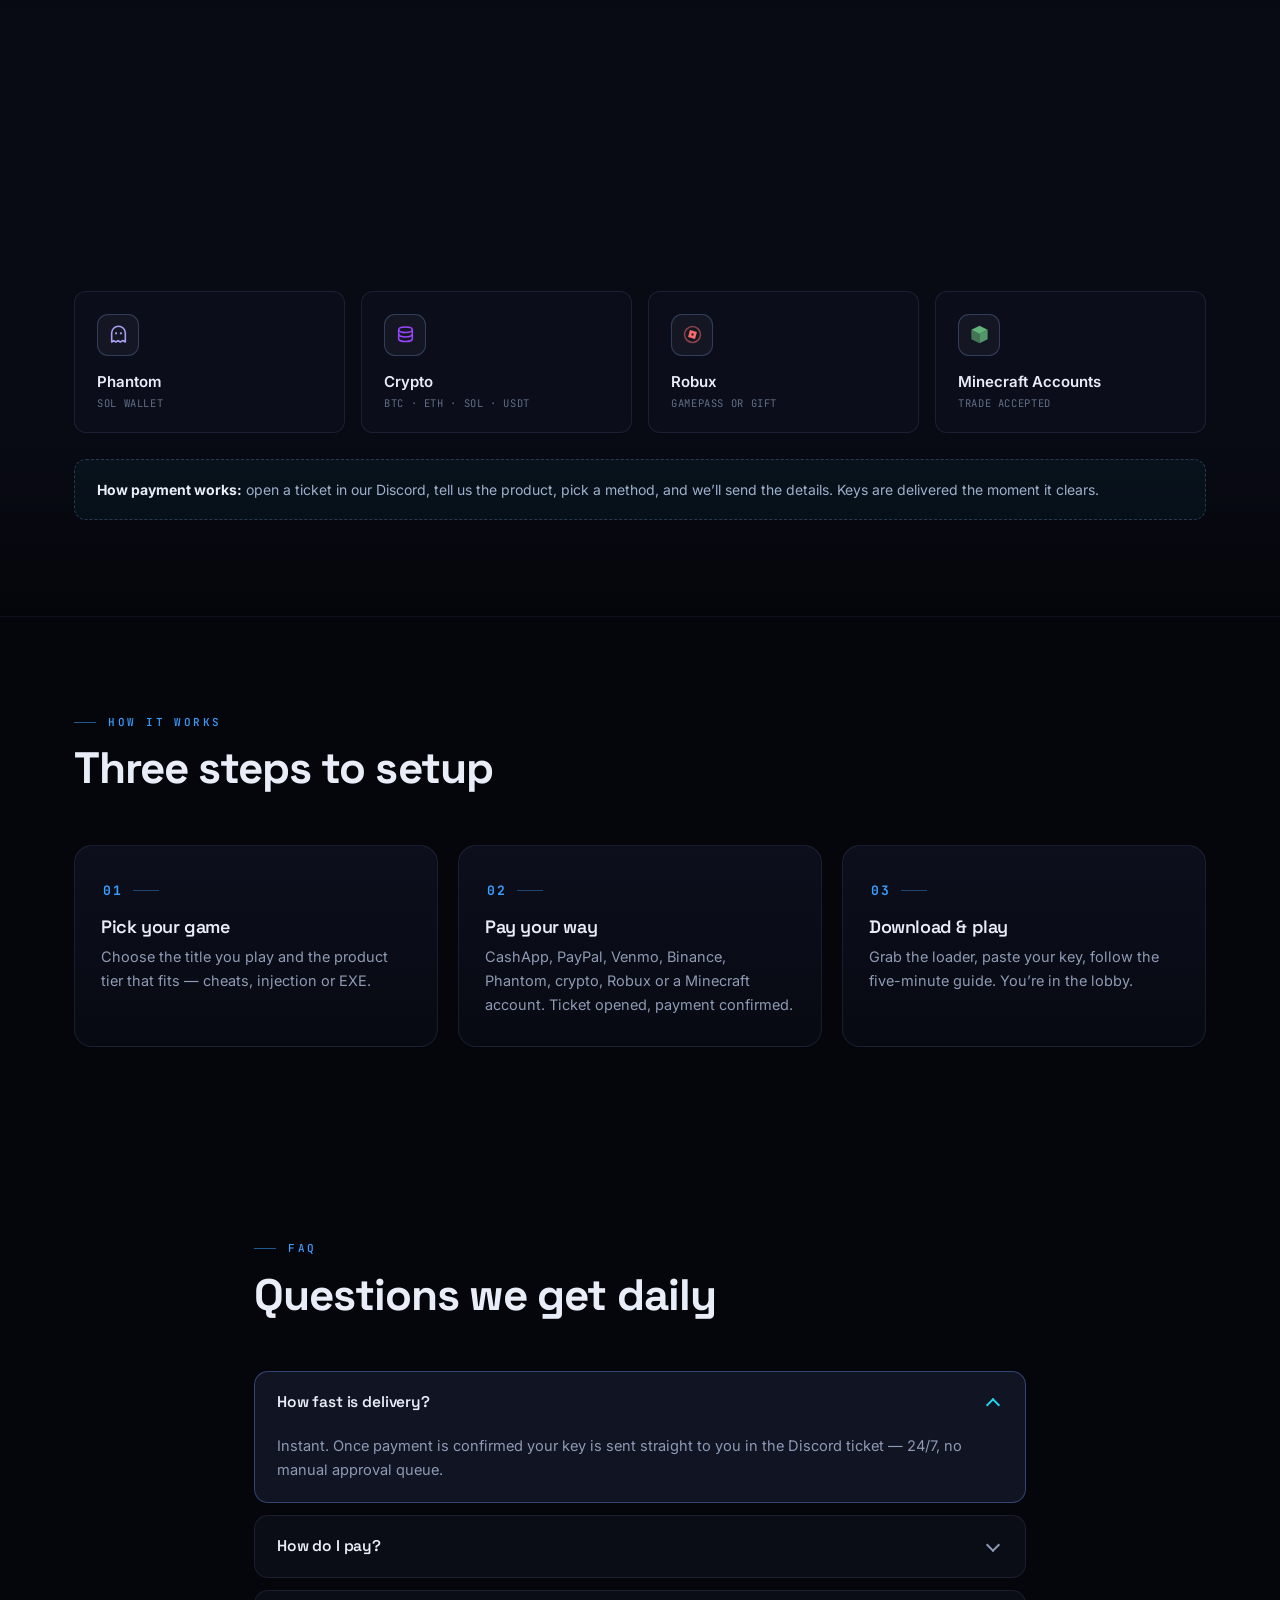
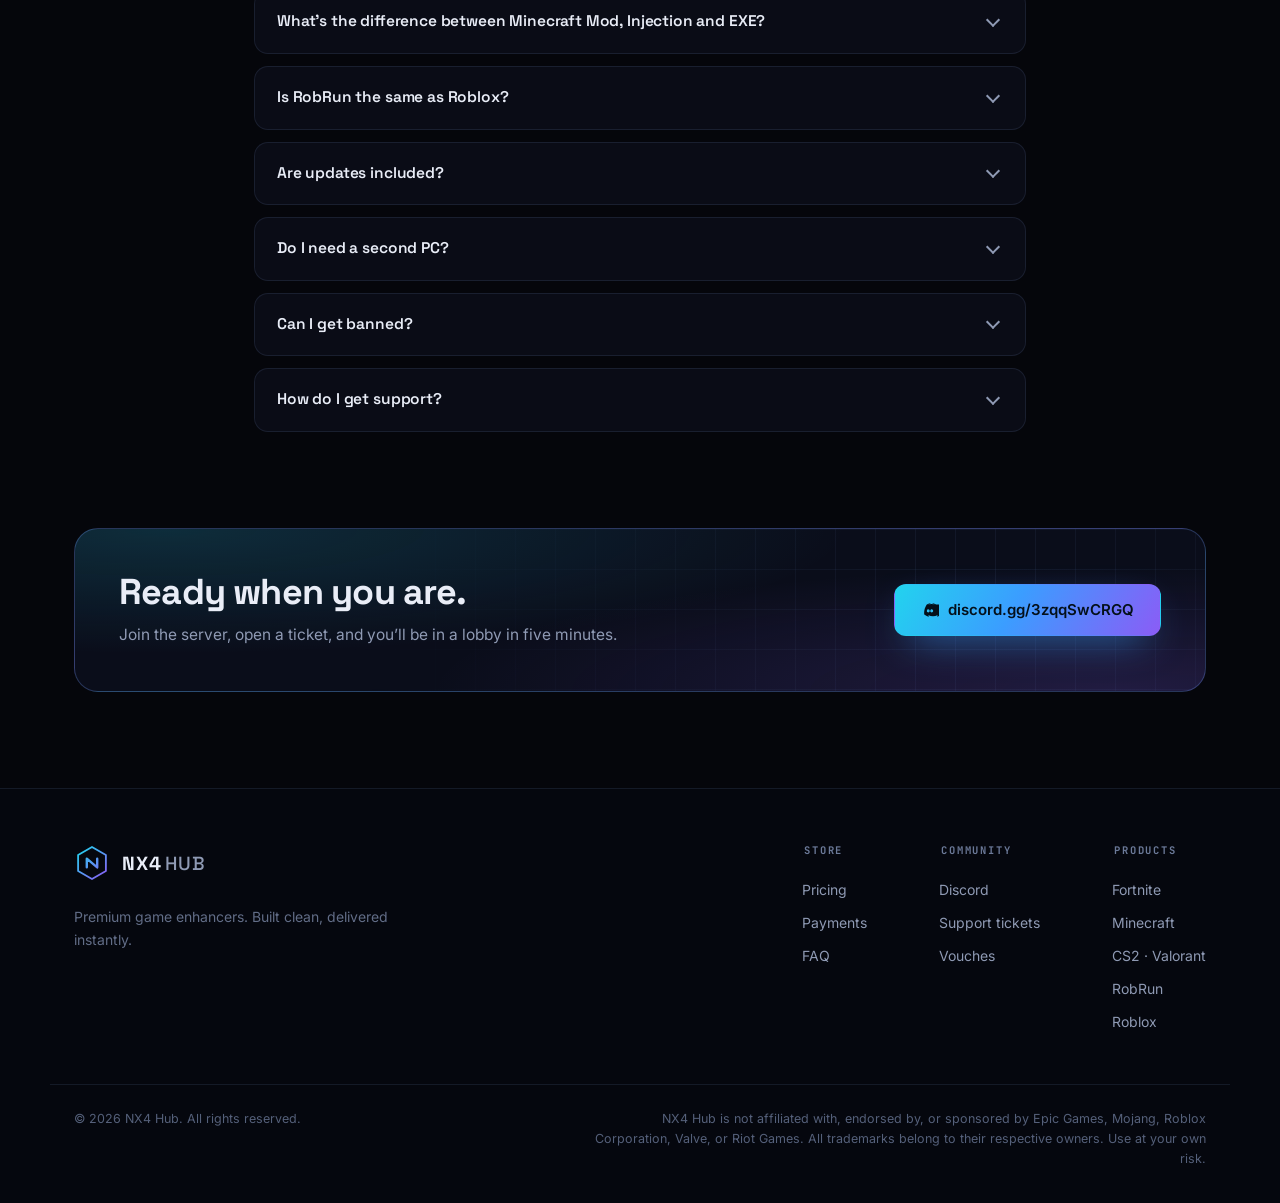
==== commit 8bf8de9b: "Redesign: real game/brand logos, new type system, layout fixes - Replace game initials with real mar" ====
--- a/index.html
+++ b/index.html
@@ -6,20 +6,124 @@
 <title>NX4 Hub — Premium Game Enhancers</title>
 <meta name="description" content="NX4 Hub — instant delivery game enhancers for Fortnite, Minecraft, RobRun, Roblox, CS2 and Valorant. Pay once, key in seconds, 24/7 support on Discord." />
 <meta name="theme-color" content="#05060b" />
+<meta name="color-scheme" content="dark" />
 
 <meta property="og:type" content="website" />
 <meta property="og:title" content="NX4 Hub — Premium Game Enhancers" />
-<meta property="og:description" content="One hub, six games. Fortnite, Minecraft, RobRun, Roblox, CS2, Valorant. Instant key delivery, 6 payment methods." />
+<meta property="og:description" content="One hub, six games. Fortnite, Minecraft, RobRun, Roblox, CS2, Valorant. Instant key delivery, 8 payment methods." />
 <meta property="og:image" content="assets/img/logo.svg" />
 <meta name="twitter:card" content="summary_large_image" />
 
 <link rel="icon" type="image/svg+xml" href="assets/img/favicon.svg" />
 <link rel="preconnect" href="https://fonts.googleapis.com" />
 <link rel="preconnect" href="https://fonts.gstatic.com" crossorigin />
-<link href="https://fonts.googleapis.com/css2?family=Inter:wght@400;500;600;700;800&family=Sora:wght@600;700;800&display=swap" rel="stylesheet" />
+<link href="https://fonts.googleapis.com/css2?family=Inter:wght@400;500;600;700&family=JetBrains+Mono:wght@500;700&family=Space+Grotesk:wght@500;600;700&display=swap" rel="stylesheet" />
 <link rel="stylesheet" href="assets/css/style.css" />
 </head>
 <body>
+
+<!-- icon sprite: brand marks inlined so they inherit currentColor -->
+<svg class="sprite" aria-hidden="true" focusable="false" xmlns="http://www.w3.org/2000/svg">
+  <symbol id="g-fortnite" viewBox="0 0 24 24">
+    <path d="m15.767 14.171.097-5.05H12.4V5.197h3.99L16.872 0H7.128v24l5.271-.985V14.17z" fill="currentColor"/>
+  </symbol>
+  <symbol id="g-roblox" viewBox="0 0 24 24">
+    <path d="M18.926 23.998 0 18.892 5.075.002 24 5.108ZM15.348 10.09l-5.282-1.453-1.414 5.273 5.282 1.453z" fill="currentColor"/>
+  </symbol>
+  <symbol id="g-valorant" viewBox="0 0 24 24">
+    <path d="M23.792 2.152a.252.252 0 0 0-.098.083c-3.384 4.23-6.769 8.46-10.15 12.69-.107.093-.025.288.119.265 2.439.003 4.877 0 7.316.001a.66.66 0 0 0 .552-.25c.774-.967 1.55-1.934 2.324-2.903a.72.72 0 0 0 .144-.49c-.002-3.077 0-6.153-.003-9.23.016-.11-.1-.206-.204-.167zM.077 2.166c-.077.038-.074.132-.076.205.002 3.074.001 6.15.001 9.225a.679.679 0 0 0 .158.463l7.64 9.55c.12.152.308.25.505.247 2.455 0 4.91.003 7.365 0 .142.02.222-.174.116-.265C10.661 15.176 5.526 8.766.4 2.35c-.08-.094-.174-.272-.322-.184z" fill="currentColor"/>
+  </symbol>
+  <symbol id="g-minecraft" viewBox="0 0 24 24">
+    <path d="M12 1.9 21.3 6.7 12 11.5 2.7 6.7Z" fill="currentColor"/>
+    <path d="M2.7 6.7 12 11.5v10.6L2.7 17.3Z" fill="currentColor" opacity=".6"/>
+    <path d="M21.3 6.7 12 11.5v10.6l9.3-4.8Z" fill="currentColor" opacity=".82"/>
+  </symbol>
+  <symbol id="g-cs2" viewBox="0 0 24 24">
+    <g fill="none" stroke="currentColor" stroke-width="1.9" stroke-linecap="round" stroke-linejoin="round">
+      <circle cx="12" cy="12" r="7.1"/>
+      <path d="M12 1.5v3.2M12 19.3v3.2M1.5 12h3.2M19.3 12h3.2"/>
+      <circle cx="12" cy="12" r="1.6" fill="currentColor" stroke="none"/>
+    </g>
+  </symbol>
+  <symbol id="g-robrun" viewBox="0 0 24 24">
+    <g fill="none" stroke="currentColor" stroke-width="1.9" stroke-linecap="round" stroke-linejoin="round">
+      <circle cx="15.1" cy="4.3" r="2.1"/>
+      <path d="M14.2 7.6 11 12l1.9 3.6"/>
+      <path d="M13.2 8.7l4.3 1.8M12.2 10.9 8.2 10"/>
+      <path d="M12.9 15.6l3 3.8M12.9 15.6l-4.3 2.3"/>
+    </g>
+  </symbol>
+  <symbol id="p-cashapp" viewBox="0 0 24 24">
+    <path d="M23.59 3.475a5.1 5.1 0 00-3.05-3.05c-1.31-.42-2.5-.42-4.92-.42H8.36c-2.4 0-3.61 0-4.9.4a5.1 5.1 0 00-3.05 3.06C0 4.765 0 5.965 0 8.365v7.27c0 2.41 0 3.6.4 4.9a5.1 5.1 0 003.05 3.05c1.3.41 2.5.41 4.9.41h7.28c2.41 0 3.61 0 4.9-.4a5.1 5.1 0 003.06-3.06c.41-1.3.41-2.5.41-4.9v-7.25c0-2.41 0-3.61-.41-4.91zm-6.17 4.63l-.93.93a.5.5 0 01-.67.01 5 5 0 00-3.22-1.18c-.97 0-1.94.32-1.94 1.21 0 .9 1.04 1.2 2.24 1.65 2.1.7 3.84 1.58 3.84 3.64 0 2.24-1.74 3.78-4.58 3.95l-.26 1.2a.49.49 0 01-.48.39H9.63l-.09-.01a.5.5 0 01-.38-.59l.28-1.27a6.54 6.54 0 01-2.88-1.57v-.01a.48.48 0 010-.68l1-.97a.49.49 0 01.67 0c.91.86 2.13 1.34 3.39 1.32 1.3 0 2.17-.55 2.17-1.42 0-.87-.88-1.1-2.54-1.72-1.76-.63-3.43-1.52-3.43-3.6 0-2.42 2.01-3.6 4.39-3.71l.25-1.23a.48.48 0 01.48-.38h1.78l.1.01c.26.06.43.31.37.57l-.27 1.37c.9.3 1.75.77 2.48 1.39l.02.02c.19.2.19.5 0 .68z" fill="currentColor"/>
+  </symbol>
+  <symbol id="p-paypal" viewBox="0 0 24 24">
+    <path d="M15.607 4.653H8.941L6.645 19.251H1.82L4.862 0h7.995c3.754 0 6.375 2.294 6.473 5.513-.648-.478-2.105-.86-3.722-.86m6.57 5.546c0 3.41-3.01 6.853-6.958 6.853h-2.493L11.595 24H6.74l1.845-11.538h3.592c4.208 0 7.346-3.634 7.153-6.949a5.24 5.24 0 0 1 2.848 4.686M9.653 5.546h6.408c.907 0 1.942.222 2.363.541-.195 2.741-2.655 5.483-6.441 5.483H8.714Z" fill="currentColor"/>
+  </symbol>
+  <symbol id="p-venmo" viewBox="0 0 24 24">
+    <path d="M4.6 5.2h4.2l3.2 9.3 3.2-9.3h4.2L13.4 20h-2.8z" fill="currentColor"/>
+  </symbol>
+  <symbol id="p-binance" viewBox="0 0 24 24">
+    <path d="M16.624 13.9202l2.7175 2.7154-7.353 7.353-7.353-7.352 2.7175-2.7164 4.6355 4.6595 4.6356-4.6595zm4.6366-4.6366L24 12l-2.7154 2.7164L18.5682 12l2.6924-2.7164zm-9.272.001l2.7163 2.6914-2.7164 2.7174v-.001L9.2721 12l2.7164-2.7154zm-9.2722-.001L5.4088 12l-2.6914 2.6924L0 12l2.7164-2.7164zM11.9885.0115l7.353 7.329-2.7174 2.7154-4.6356-4.6356-4.6355 4.6595-2.7174-2.7154 7.353-7.353z" fill="currentColor"/>
+  </symbol>
+  <symbol id="p-phantom" viewBox="0 0 24 24">
+    <g fill="none" stroke="currentColor" stroke-width="1.8" stroke-linecap="round" stroke-linejoin="round">
+      <path d="M4.2 20.6V10.3a7.8 7.8 0 0 1 15.6 0v10.3l-3.1-1.7-2.6 1.7-2.6-1.7-2.6 1.7-2.6-1.7Z"/>
+      <circle cx="9.2" cy="10.6" r="1.3" fill="currentColor" stroke="none"/>
+      <circle cx="14.8" cy="10.6" r="1.3" fill="currentColor" stroke="none"/>
+    </g>
+  </symbol>
+  <symbol id="p-crypto" viewBox="0 0 24 24">
+    <g fill="none" stroke="currentColor" stroke-width="1.7" stroke-linecap="round" stroke-linejoin="round">
+      <ellipse cx="12" cy="6.6" rx="7.8" ry="3.1"/>
+      <path d="M4.2 6.6v5.2c0 1.7 3.5 3.1 7.8 3.1s7.8-1.4 7.8-3.1V6.6"/>
+      <path d="M4.2 11.8v5.2c0 1.7 3.5 3.1 7.8 3.1s7.8-1.4 7.8-3.1v-5.2"/>
+    </g>
+  </symbol>
+  <symbol id="p-robux" viewBox="0 0 24 24">
+    <circle cx="12" cy="12" r="9.1" fill="none" stroke="currentColor" stroke-width="1.7" opacity=".5"/>
+    <g transform="translate(6.95 6.95) scale(.42)">
+      <path d="M18.926 23.998 0 18.892 5.075.002 24 5.108ZM15.348 10.09l-5.282-1.453-1.414 5.273 5.282 1.453z" fill="currentColor"/>
+    </g>
+  </symbol>
+  <symbol id="i-bolt" viewBox="0 0 24 24">
+    <g fill="none" stroke="currentColor" stroke-width="1.7" stroke-linecap="round" stroke-linejoin="round">
+      <path d="M13.2 2.4 5.4 13.1h5.2l-.8 8.5 7.8-10.7h-5.2z"/>
+    </g>
+  </symbol>
+  <symbol id="i-shield" viewBox="0 0 24 24">
+    <g fill="none" stroke="currentColor" stroke-width="1.7" stroke-linecap="round" stroke-linejoin="round">
+      <path d="M12 2.6 19.7 5.5v6.1c0 4.9-3.2 8.3-7.7 9.8-4.5-1.5-7.7-4.9-7.7-9.8V5.5z"/>
+      <path d="M8.8 11.9l2.3 2.3 4.2-4.6"/>
+    </g>
+  </symbol>
+  <symbol id="i-gamepad" viewBox="0 0 24 24">
+    <g fill="none" stroke="currentColor" stroke-width="1.7" stroke-linecap="round" stroke-linejoin="round">
+      <path d="M8.5 4.7h7a5.4 5.4 0 0 1 5.2 6.9l-1.1 4a2.6 2.6 0 0 1-4.6.9l-1.5-1.9h-3l-1.5 1.9a2.6 2.6 0 0 1-4.6-.9l-1.1-4a5.4 5.4 0 0 1 5.2-6.9Z"/>
+      <path d="M8.1 9.5v3.1M6.6 11.1h3.1"/>
+      <path d="M15.4 10.1h.01M17.3 12h.01"/>
+    </g>
+  </symbol>
+  <symbol id="i-wrench" viewBox="0 0 24 24">
+    <g fill="none" stroke="currentColor" stroke-width="1.7" stroke-linecap="round" stroke-linejoin="round">
+      <path d="M14.9 3.1a5.2 5.2 0 0 0-6.4 6.8L3 15.4V21h5.6l5.5-5.5a5.2 5.2 0 0 0 6.8-6.4l-3.2 3.2-3-.8-.8-3z"/>
+    </g>
+  </symbol>
+  <symbol id="i-chat" viewBox="0 0 24 24">
+    <g fill="none" stroke="currentColor" stroke-width="1.7" stroke-linecap="round" stroke-linejoin="round">
+      <path d="M4.4 5.2h15.2v10.4h-7.4L8 19.4v-3.8H4.4z"/>
+      <path d="M8.6 9.3h6.8M8.6 12.3h4.4"/>
+    </g>
+  </symbol>
+  <symbol id="i-wallet" viewBox="0 0 24 24">
+    <g fill="none" stroke="currentColor" stroke-width="1.7" stroke-linecap="round" stroke-linejoin="round">
+      <path d="M20.2 9.2V7.4a1.8 1.8 0 0 0-1.8-1.8H5.6a1.8 1.8 0 0 0-1.8 1.8v9.2a1.8 1.8 0 0 0 1.8 1.8h12.8a1.8 1.8 0 0 0 1.8-1.8v-1.8"/>
+      <path d="M21.4 9.2h-4.2a2.6 2.6 0 0 0 0 5.2h4.2z"/>
+    </g>
+  </symbol>
+  <symbol id="i-discord" viewBox="0 0 24 24">
+    <path fill="currentColor" d="M20.3 4.5A19 19 0 0 0 15.6 3l-.3.7a14 14 0 0 1 4.2 1.5A13.7 13.7 0 0 0 8.5 5.2a14 14 0 0 1 4.2-1.5L12.4 3a19 19 0 0 0-4.7 1.5C4.6 9.1 3.9 13.6 4.3 18a19 19 0 0 0 5.7 2.9l.7-1.2c-.5-.2-1-.5-1.5-.9l.4-.3a13.5 13.5 0 0 0 12.8 0l.4.3c-.5.4-1 .7-1.5.9l.7 1.2a19 19 0 0 0 5.7-2.9c.5-5-.6-9.5-3.4-13.5ZM9.7 15.3c-1 0-1.9-.9-1.9-2.1s.8-2.1 1.9-2.1 1.9 1 1.9 2.1-.8 2.1-1.9 2.1Zm4.6 0c-1 0-1.9-.9-1.9-2.1s.8-2.1 1.9-2.1 1.9 1 1.9 2.1-.8 2.1-1.9 2.1Z"/>
+  </symbol>
+</svg>
 
 <!-- ambient background -->
 <div class="bg-fx" aria-hidden="true">
@@ -40,9 +144,8 @@
             <stop offset="1" stop-color="#8b5cf6"/>
           </linearGradient>
         </defs>
-        <polygon points="256,48 434,150 434,362 256,464 78,362 78,150" fill="none" stroke="url(#brandG)" stroke-width="26" stroke-linejoin="round"/>
-        <polygon points="256,110 384,184 384,328 256,402 128,328 128,184" fill="none" stroke="url(#brandG)" stroke-width="6" opacity="0.5"/>
-        <text x="256" y="308" text-anchor="middle" fill="url(#brandG)" font-family="Sora, Inter, sans-serif" font-size="150" font-weight="800" letter-spacing="-2">N4</text>
+        <polygon points="256,28 453.5,142 453.5,370 256,484 58.5,370 58.5,142" fill="none" stroke="url(#brandG)" stroke-width="26" stroke-linejoin="round"/>
+        <path d="M182 318V194l148 124V194" fill="none" stroke="url(#brandG)" stroke-width="34" stroke-linecap="round" stroke-linejoin="round"/>
       </svg>
       <span class="brand-text">NX4<span>HUB</span></span>
     </a>
@@ -53,7 +156,7 @@
       <a href="#payments">Payments</a>
       <a href="#faq">FAQ</a>
       <a class="nav-discord" href="https://discord.gg/3zqqSwCRGQ" target="_blank" rel="noopener">
-        <svg viewBox="0 0 24 24" aria-hidden="true"><path d="M20.3 4.5A19 19 0 0 0 15.6 3l-.3.7a14 14 0 0 1 4.2 1.5A13.7 13.7 0 0 0 8.5 5.2a14 14 0 0 1 4.2-1.5L12.4 3a19 19 0 0 0-4.7 1.5C4.6 9.1 3.9 13.6 4.3 18a19 19 0 0 0 5.7 2.9l.7-1.2c-.5-.2-1-.5-1.5-.9l.4-.3a13.5 13.5 0 0 0 12.8 0l.4.3c-.5.4-1 .7-1.5.9l.7 1.2a19 19 0 0 0 5.7-2.9c.5-5-.6-9.5-3.4-13.5ZM9.7 15.3c-1 0-1.9-.9-1.9-2.1s.8-2.1 1.9-2.1 1.9 1 1.9 2.1-.8 2.1-1.9 2.1Zm4.6 0c-1 0-1.9-.9-1.9-2.1s.8-2.1 1.9-2.1 1.9 1 1.9 2.1-.8 2.1-1.9 2.1Z"/></svg>
+        <svg aria-hidden="true"><use href="#i-discord"/></svg>
         Join Discord
       </a>
     </nav>
@@ -79,7 +182,7 @@
         <div class="hero-actions">
           <a class="btn btn-primary" href="#pricing">Browse pricing</a>
           <a class="btn btn-ghost" href="https://discord.gg/3zqqSwCRGQ" target="_blank" rel="noopener">
-            <svg viewBox="0 0 24 24" aria-hidden="true"><path d="M20.3 4.5A19 19 0 0 0 15.6 3l-.3.7a14 14 0 0 1 4.2 1.5A13.7 13.7 0 0 0 8.5 5.2a14 14 0 0 1 4.2-1.5L12.4 3a19 19 0 0 0-4.7 1.5C4.6 9.1 3.9 13.6 4.3 18a19 19 0 0 0 5.7 2.9l.7-1.2c-.5-.2-1-.5-1.5-.9l.4-.3a13.5 13.5 0 0 0 12.8 0l.4.3c-.5.4-1 .7-1.5.9l.7 1.2a19 19 0 0 0 5.7-2.9c.5-5-.6-9.5-3.4-13.5ZM9.7 15.3c-1 0-1.9-.9-1.9-2.1s.8-2.1 1.9-2.1 1.9 1 1.9 2.1-.8 2.1-1.9 2.1Zm4.6 0c-1 0-1.9-.9-1.9-2.1s.8-2.1 1.9-2.1 1.9 1 1.9 2.1-.8 2.1-1.9 2.1Z"/></svg>
+            <svg aria-hidden="true"><use href="#i-discord"/></svg>
             Join the Discord
           </a>
         </div>
@@ -88,35 +191,48 @@
           <li><strong>6</strong><span>games covered</span></li>
           <li><strong>8</strong><span>products</span></li>
           <li><strong>$2+</strong><span>starting price</span></li>
-          <li><strong>6</strong><span>payment methods</span></li>
+          <li><strong>8</strong><span>payment methods</span></li>
         </ul>
       </div>
 
       <div class="hero-visual reveal" data-delay="120">
         <div class="logo-stage">
           <div class="logo-glow"></div>
-          <svg class="logo-big" viewBox="0 0 512 512" aria-hidden="true">
+          <svg class="logo-big" viewBox="0 0 512 512" aria-label="NX4 Hub" role="img">
             <defs>
               <linearGradient id="bigG" x1="70" y1="60" x2="450" y2="460" gradientUnits="userSpaceOnUse">
                 <stop offset="0" stop-color="#22d3ee"/>
                 <stop offset="0.45" stop-color="#3b9dff"/>
                 <stop offset="1" stop-color="#8b5cf6"/>
               </linearGradient>
-              <linearGradient id="bigT" x1="130" y1="280" x2="390" y2="380" gradientUnits="userSpaceOnUse">
+              <linearGradient id="bigT" x1="130" y1="180" x2="390" y2="290" gradientUnits="userSpaceOnUse">
                 <stop offset="0" stop-color="#38e1ff"/>
                 <stop offset="0.55" stop-color="#5b8dff"/>
                 <stop offset="1" stop-color="#a071ff"/>
               </linearGradient>
             </defs>
-            <polygon points="256,32 450,144 450,368 256,480 62,368 62,144" fill="none" stroke="url(#bigG)" stroke-width="10" stroke-linejoin="round"/>
-            <polygon points="256,70 417,163 417,349 256,442 95,349 95,163" fill="none" stroke="url(#bigG)" stroke-width="1.6" stroke-linejoin="round" opacity="0.55"/>
-            <text x="256" y="312" text-anchor="middle" fill="url(#bigT)" font-family="Sora, Inter, sans-serif" font-size="172" font-weight="800" letter-spacing="6">NX4</text>
-            <rect x="197" y="337" width="118" height="3" rx="1.5" fill="#7fb8ff"/>
-            <text x="256" y="396" text-anchor="middle" fill="#f4f1e8" font-family="Inter, sans-serif" font-size="46" font-weight="700" letter-spacing="15">HUB</text>
+
+            <!-- outer shell -->
+            <polygon points="256,28 453.5,142 453.5,370 256,484 58.5,370 58.5,142"
+                     fill="none" stroke="url(#bigG)" stroke-width="9" stroke-linejoin="round"/>
+            <!-- inner shell -->
+            <polygon points="256,60 425.7,158 425.7,354 256,452 86.3,354 86.3,158"
+                     fill="none" stroke="url(#bigG)" stroke-width="1.5" stroke-linejoin="round" opacity="0.5"/>
+
+            <!-- wordmark: textLength locks exact width, so centring is pixel-exact -->
+            <text x="256" y="268" text-anchor="middle" fill="url(#bigT)"
+                  font-family="Space Grotesk, Inter, sans-serif" font-size="138" font-weight="700"
+                  textLength="268" lengthAdjust="spacingAndGlyphs" dx="-2">NX4</text>
+
+            <rect x="200" y="288" width="112" height="3" rx="1.5" fill="#7fb8ff" opacity="0.9"/>
+
+            <text x="256" y="341" text-anchor="middle" fill="#f4f1e8"
+                  font-family="Space Grotesk, Inter, sans-serif" font-size="46" font-weight="500"
+                  textLength="126" lengthAdjust="spacing">HUB</text>
           </svg>
-          <span class="chip chip-a">UNDETECTED</span>
-          <span class="chip chip-b">AUTO-UPDATE</span>
-          <span class="chip chip-c">KEY IN 60s</span>
+          <span class="chip chip-a">Undetected</span>
+          <span class="chip chip-b">Auto-update</span>
+          <span class="chip chip-c">Key in 60s</span>
         </div>
       </div>
     </div>
@@ -125,8 +241,18 @@
   <!-- game ticker -->
   <div class="ticker" aria-hidden="true">
     <div class="ticker-track">
-      <span>FORTNITE</span><i>&#9670;</i><span>MINECRAFT</span><i>&#9670;</i><span>ROBRUN</span><i>&#9670;</i><span>ROBLOX</span><i>&#9670;</i><span>CS2</span><i>&#9670;</i><span>VALORANT</span><i>&#9670;</i>
-      <span>FORTNITE</span><i>&#9670;</i><span>MINECRAFT</span><i>&#9670;</i><span>ROBRUN</span><i>&#9670;</i><span>ROBLOX</span><i>&#9670;</i><span>CS2</span><i>&#9670;</i><span>VALORANT</span><i>&#9670;</i>
+      <span class="ticker-item"><svg><use href="#g-fortnite"/></svg>Fortnite</span><i>&#9670;</i>
+      <span class="ticker-item"><svg><use href="#g-minecraft"/></svg>Minecraft</span><i>&#9670;</i>
+      <span class="ticker-item"><svg><use href="#g-robrun"/></svg>RobRun</span><i>&#9670;</i>
+      <span class="ticker-item"><svg><use href="#g-roblox"/></svg>Roblox</span><i>&#9670;</i>
+      <span class="ticker-item"><svg><use href="#g-cs2"/></svg>CS2</span><i>&#9670;</i>
+      <span class="ticker-item"><svg><use href="#g-valorant"/></svg>Valorant</span><i>&#9670;</i>
+      <span class="ticker-item"><svg><use href="#g-fortnite"/></svg>Fortnite</span><i>&#9670;</i>
+      <span class="ticker-item"><svg><use href="#g-minecraft"/></svg>Minecraft</span><i>&#9670;</i>
+      <span class="ticker-item"><svg><use href="#g-robrun"/></svg>RobRun</span><i>&#9670;</i>
+      <span class="ticker-item"><svg><use href="#g-roblox"/></svg>Roblox</span><i>&#9670;</i>
+      <span class="ticker-item"><svg><use href="#g-cs2"/></svg>CS2</span><i>&#9670;</i>
+      <span class="ticker-item"><svg><use href="#g-valorant"/></svg>Valorant</span><i>&#9670;</i>
     </div>
   </div>
 
@@ -141,34 +267,34 @@
 
       <div class="feature-grid">
         <article class="card reveal">
-          <div class="ico">&#9889;</div>
+          <div class="ico"><svg aria-hidden="true"><use href="#i-bolt"/></svg></div>
           <h3>Instant key delivery</h3>
           <p>Your key appears on screen and lands in your inbox the second payment clears — 24/7, no manual approval.</p>
         </article>
         <article class="card reveal" data-delay="60">
-          <div class="ico">&#128737;</div>
+          <div class="ico"><svg aria-hidden="true"><use href="#i-shield"/></svg></div>
           <h3>Undetected builds</h3>
           <p>External architecture, no game files touched. Updated within hours of every major patch.</p>
         </article>
         <article class="card reveal" data-delay="120">
-          <div class="ico">&#127918;</div>
+          <div class="ico"><svg aria-hidden="true"><use href="#i-gamepad"/></svg></div>
           <h3>Six titles, one hub</h3>
           <p>Fortnite, Minecraft, RobRun, Roblox, CS2 and Valorant run from the same clean panel. No juggling loaders.</p>
         </article>
         <article class="card reveal" data-delay="180">
-          <div class="ico">&#128295;</div>
+          <div class="ico"><svg aria-hidden="true"><use href="#i-wrench"/></svg></div>
           <h3>Setup in 5 minutes</h3>
           <p>Download, paste your key, hit inject. A step-by-step guide ships with every order.</p>
         </article>
         <article class="card reveal" data-delay="240">
-          <div class="ico">&#128172;</div>
+          <div class="ico"><svg aria-hidden="true"><use href="#i-chat"/></svg></div>
           <h3>Live Discord support</h3>
           <p>Tickets answered fast by actual humans. Screen-share help if you get stuck — never left alone.</p>
         </article>
         <article class="card reveal" data-delay="300">
-          <div class="ico">&#128176;</div>
+          <div class="ico"><svg aria-hidden="true"><use href="#i-wallet"/></svg></div>
           <h3>Pay however you want</h3>
-          <p>CashApp, PayPal, Venmo, crypto, Robux or Minecraft accounts. Buy what's convenient for you.</p>
+          <p>CashApp, PayPal, Venmo, Binance, Phantom, crypto, Robux or Minecraft accounts. Buy what's convenient.</p>
         </article>
       </div>
     </div>
@@ -186,7 +312,7 @@
       <div class="price-grid">
 
         <article class="price-card reveal">
-          <div class="game-badge fn">FN</div>
+          <div class="game-badge fn"><svg aria-hidden="true"><use href="#g-fortnite"/></svg></div>
           <h3>Fortnite</h3>
           <p class="price-tag"><span class="cur">$</span>5</p>
           <p class="price-note">one-time &middot; lifetime key</p>
@@ -196,12 +322,14 @@
             <li>Auto-updating build</li>
             <li>Discord setup guide</li>
           </ul>
-          <a class="btn btn-buy" href="https://discord.gg/3zqqSwCRGQ" target="_blank" rel="noopener">Buy on Discord</a>
+          <a class="btn btn-buy" href="https://discord.gg/3zqqSwCRGQ" target="_blank" rel="noopener">
+            <svg aria-hidden="true"><use href="#i-discord"/></svg>Buy on Discord
+          </a>
         </article>
 
         <article class="price-card featured reveal" data-delay="60">
           <span class="flag">Best value</span>
-          <div class="game-badge mc">MC</div>
+          <div class="game-badge mc"><svg aria-hidden="true"><use href="#g-minecraft"/></svg></div>
           <h3>Minecraft</h3>
           <div class="tiers">
             <div class="tier"><span>Mod</span><b>$3</b></div>
@@ -213,11 +341,13 @@
             <li>Injection &mdash; ghost client</li>
             <li>EXE &mdash; standalone executable</li>
           </ul>
-          <a class="btn btn-primary" href="https://discord.gg/3zqqSwCRGQ" target="_blank" rel="noopener">Buy on Discord</a>
+          <a class="btn btn-buy" href="https://discord.gg/3zqqSwCRGQ" target="_blank" rel="noopener">
+            <svg aria-hidden="true"><use href="#i-discord"/></svg>Buy on Discord
+          </a>
         </article>
 
         <article class="price-card reveal" data-delay="120">
-          <div class="game-badge rr">RR</div>
+          <div class="game-badge rr"><svg aria-hidden="true"><use href="#g-robrun"/></svg></div>
           <h3>RobRun</h3>
           <p class="price-tag"><span class="cur">$</span>4</p>
           <p class="price-note">one-time &middot; lifetime key</p>
@@ -227,11 +357,13 @@
             <li>Instant key delivery</li>
             <li>Updates included</li>
           </ul>
-          <a class="btn btn-buy" href="https://discord.gg/3zqqSwCRGQ" target="_blank" rel="noopener">Buy on Discord</a>
+          <a class="btn btn-buy" href="https://discord.gg/3zqqSwCRGQ" target="_blank" rel="noopener">
+            <svg aria-hidden="true"><use href="#i-discord"/></svg>Buy on Discord
+          </a>
         </article>
 
         <article class="price-card reveal" data-delay="180">
-          <div class="game-badge rb">RB</div>
+          <div class="game-badge rb"><svg aria-hidden="true"><use href="#g-roblox"/></svg></div>
           <h3>Roblox</h3>
           <p class="price-tag"><span class="cur">$</span>3</p>
           <p class="price-note">one-time &middot; lifetime key</p>
@@ -241,11 +373,13 @@
             <li>Works on popular experiences</li>
             <li>Updates included</li>
           </ul>
-          <a class="btn btn-buy" href="https://discord.gg/3zqqSwCRGQ" target="_blank" rel="noopener">Buy on Discord</a>
+          <a class="btn btn-buy" href="https://discord.gg/3zqqSwCRGQ" target="_blank" rel="noopener">
+            <svg aria-hidden="true"><use href="#i-discord"/></svg>Buy on Discord
+          </a>
         </article>
 
         <article class="price-card reveal" data-delay="240">
-          <div class="game-badge cs">CS2</div>
+          <div class="game-badge cs"><svg aria-hidden="true"><use href="#g-cs2"/></svg></div>
           <h3>CS2</h3>
           <p class="price-tag"><span class="cur">$</span>2</p>
           <p class="price-note">one-time &middot; lifetime key</p>
@@ -255,11 +389,13 @@
             <li>Config presets included</li>
             <li>Cheapest entry point</li>
           </ul>
-          <a class="btn btn-buy" href="https://discord.gg/3zqqSwCRGQ" target="_blank" rel="noopener">Buy on Discord</a>
+          <a class="btn btn-buy" href="https://discord.gg/3zqqSwCRGQ" target="_blank" rel="noopener">
+            <svg aria-hidden="true"><use href="#i-discord"/></svg>Buy on Discord
+          </a>
         </article>
 
         <article class="price-card reveal" data-delay="300">
-          <div class="game-badge val">VAL</div>
+          <div class="game-badge val"><svg aria-hidden="true"><use href="#g-valorant"/></svg></div>
           <h3>Valorant</h3>
           <p class="price-tag"><span class="cur">$</span>11</p>
           <p class="price-note">one-time &middot; lifetime key</p>
@@ -269,7 +405,9 @@
             <li>Priority updates</li>
             <li>Dedicated support channel</li>
           </ul>
-          <a class="btn btn-buy" href="https://discord.gg/3zqqSwCRGQ" target="_blank" rel="noopener">Buy on Discord</a>
+          <a class="btn btn-buy" href="https://discord.gg/3zqqSwCRGQ" target="_blank" rel="noopener">
+            <svg aria-hidden="true"><use href="#i-discord"/></svg>Buy on Discord
+          </a>
         </article>
 
       </div>
@@ -286,16 +424,50 @@
       <header class="section-head reveal">
         <p class="eyebrow">Payments</p>
         <h2>We accept</h2>
-        <p class="sub">Six ways to pay. Choose whichever is easiest and open a ticket — delivery is instant once confirmed.</p>
+        <p class="sub">Eight ways to pay. Choose whichever is easiest and open a ticket — delivery is instant once confirmed.</p>
       </header>
 
       <div class="pay-grid">
-        <div class="pay-tile reveal"><span class="pay-ico cash">&#128184;</span><span class="pay-name">CashApp</span><span class="pay-sub">$cash tag</span></div>
-        <div class="pay-tile reveal" data-delay="60"><span class="pay-ico pp">&#128179;</span><span class="pay-name">PayPal</span><span class="pay-sub">goods &amp; services</span></div>
-        <div class="pay-tile reveal" data-delay="120"><span class="pay-ico crypto">&#129689;</span><span class="pay-name">Crypto / Phantom</span><span class="pay-sub">BTC &middot; ETH &middot; SOL &middot; USDT</span></div>
-        <div class="pay-tile reveal" data-delay="180"><span class="pay-ico venmo">&#128241;</span><span class="pay-name">Venmo</span><span class="pay-sub">@handle</span></div>
-        <div class="pay-tile reveal" data-delay="240"><span class="pay-ico mcpay">&#9935;</span><span class="pay-name">Minecraft Accounts</span><span class="pay-sub">trade accepted</span></div>
-        <div class="pay-tile reveal" data-delay="300"><span class="pay-ico robux">&#127918;</span><span class="pay-name">Robux</span><span class="pay-sub">gamepass or gift</span></div>
+        <div class="pay-tile cash reveal">
+          <span class="pay-ico"><svg aria-hidden="true"><use href="#p-cashapp"/></svg></span>
+          <span class="pay-name">CashApp</span>
+          <span class="pay-sub">$cash tag</span>
+        </div>
+        <div class="pay-tile pp reveal" data-delay="50">
+          <span class="pay-ico"><svg aria-hidden="true"><use href="#p-paypal"/></svg></span>
+          <span class="pay-name">PayPal</span>
+          <span class="pay-sub">goods &amp; services</span>
+        </div>
+        <div class="pay-tile venmo reveal" data-delay="100">
+          <span class="pay-ico"><svg aria-hidden="true"><use href="#p-venmo"/></svg></span>
+          <span class="pay-name">Venmo</span>
+          <span class="pay-sub">@handle</span>
+        </div>
+        <div class="pay-tile binance reveal" data-delay="150">
+          <span class="pay-ico"><svg aria-hidden="true"><use href="#p-binance"/></svg></span>
+          <span class="pay-name">Binance</span>
+          <span class="pay-sub">pay &middot; bnb &middot; usdt</span>
+        </div>
+        <div class="pay-tile phantom reveal" data-delay="200">
+          <span class="pay-ico"><svg aria-hidden="true"><use href="#p-phantom"/></svg></span>
+          <span class="pay-name">Phantom</span>
+          <span class="pay-sub">sol wallet</span>
+        </div>
+        <div class="pay-tile crypto reveal" data-delay="250">
+          <span class="pay-ico"><svg aria-hidden="true"><use href="#p-crypto"/></svg></span>
+          <span class="pay-name">Crypto</span>
+          <span class="pay-sub">btc &middot; eth &middot; sol &middot; usdt</span>
+        </div>
+        <div class="pay-tile robux reveal" data-delay="300">
+          <span class="pay-ico"><svg aria-hidden="true"><use href="#p-robux"/></svg></span>
+          <span class="pay-name">Robux</span>
+          <span class="pay-sub">gamepass or gift</span>
+        </div>
+        <div class="pay-tile mcpay reveal" data-delay="350">
+          <span class="pay-ico"><svg aria-hidden="true"><use href="#g-minecraft"/></svg></span>
+          <span class="pay-name">Minecraft Accounts</span>
+          <span class="pay-sub">trade accepted</span>
+        </div>
       </div>
 
       <div class="pay-note reveal">
@@ -320,7 +492,7 @@
         <div class="step reveal" data-delay="80">
           <span class="step-num">02</span>
           <h3>Pay your way</h3>
-          <p>CashApp, PayPal, Venmo, crypto, Robux or a Minecraft account. Ticket opened, payment confirmed.</p>
+          <p>CashApp, PayPal, Venmo, Binance, Phantom, crypto, Robux or a Minecraft account. Ticket opened, payment confirmed.</p>
         </div>
         <div class="step reveal" data-delay="160">
           <span class="step-num">03</span>
@@ -346,7 +518,7 @@
         </details>
         <details class="faq-item reveal">
           <summary>How do I pay?</summary>
-          <p>Open a ticket and tell us which product you want. We accept CashApp, PayPal, Crypto (including Phantom wallet), Venmo, Robux, and Minecraft accounts as trade.</p>
+          <p>Open a ticket and tell us which product you want. We accept CashApp, PayPal, Venmo, Binance, Phantom wallet, crypto (BTC, ETH, SOL, USDT), Robux, and Minecraft accounts as trade.</p>
         </details>
         <details class="faq-item reveal">
           <summary>What&rsquo;s the difference between Minecraft Mod, Injection and EXE?</summary>
@@ -384,7 +556,7 @@
         <p>Join the server, open a ticket, and you&rsquo;ll be in a lobby in five minutes.</p>
       </div>
       <a class="btn btn-primary btn-lg" href="https://discord.gg/3zqqSwCRGQ" target="_blank" rel="noopener">
-        <svg viewBox="0 0 24 24" aria-hidden="true"><path d="M20.3 4.5A19 19 0 0 0 15.6 3l-.3.7a14 14 0 0 1 4.2 1.5A13.7 13.7 0 0 0 8.5 5.2a14 14 0 0 1 4.2-1.5L12.4 3a19 19 0 0 0-4.7 1.5C4.6 9.1 3.9 13.6 4.3 18a19 19 0 0 0 5.7 2.9l.7-1.2c-.5-.2-1-.5-1.5-.9l.4-.3a13.5 13.5 0 0 0 12.8 0l.4.3c-.5.4-1 .7-1.5.9l.7 1.2a19 19 0 0 0 5.7-2.9c.5-5-.6-9.5-3.4-13.5ZM9.7 15.3c-1 0-1.9-.9-1.9-2.1s.8-2.1 1.9-2.1 1.9 1 1.9 2.1-.8 2.1-1.9 2.1Zm4.6 0c-1 0-1.9-.9-1.9-2.1s.8-2.1 1.9-2.1 1.9 1 1.9 2.1-.8 2.1-1.9 2.1Z"/></svg>
+        <svg aria-hidden="true"><use href="#i-discord"/></svg>
         discord.gg/3zqqSwCRGQ
       </a>
     </div>
@@ -403,8 +575,8 @@
               <stop offset="1" stop-color="#8b5cf6"/>
             </linearGradient>
           </defs>
-          <polygon points="256,48 434,150 434,362 256,464 78,362 78,150" fill="none" stroke="url(#footG)" stroke-width="26" stroke-linejoin="round"/>
-          <text x="256" y="308" text-anchor="middle" fill="url(#footG)" font-family="Sora, Inter, sans-serif" font-size="150" font-weight="800" letter-spacing="-2">N4</text>
+          <polygon points="256,28 453.5,142 453.5,370 256,484 58.5,370 58.5,142" fill="none" stroke="url(#footG)" stroke-width="26" stroke-linejoin="round"/>
+          <path d="M182 318V194l148 124V194" fill="none" stroke="url(#footG)" stroke-width="34" stroke-linecap="round" stroke-linejoin="round"/>
         </svg>
         <span class="brand-text">NX4<span>HUB</span></span>
       </a>
--- a/assets/css/style.css
+++ b/assets/css/style.css
@@ -1,15 +1,16 @@
 /* ============================================================
    NX4 Hub — stylesheet
    Dark / neon-cyan-violet gaming aesthetic
+   Type system: Space Grotesk (display) · Inter (body) · JetBrains Mono (labels)
    ============================================================ */
 
 :root {
   --bg: #05060b;
   --bg-2: #080a13;
-  --panel: rgba(15, 18, 32, 0.72);
+  --panel: rgba(15, 18, 32, .72);
   --panel-solid: #0b0e18;
-  --line: rgba(120, 145, 200, 0.14);
-  --line-strong: rgba(130, 160, 230, 0.28);
+  --line: rgba(120, 145, 200, .14);
+  --line-strong: rgba(130, 160, 230, .28);
 
   --txt: #e9edf7;
   --muted: #8f9ab4;
@@ -21,43 +22,70 @@
   --grad: linear-gradient(120deg, #22d3ee 0%, #3b9dff 45%, #8b5cf6 100%);
   --grad-soft: linear-gradient(120deg, rgba(34, 211, 238, .16), rgba(139, 92, 246, .16));
 
+  --font-body: Inter, "Segoe UI", system-ui, -apple-system, sans-serif;
+  --font-display: "Space Grotesk", Inter, system-ui, sans-serif;
+  --font-mono: "JetBrains Mono", ui-monospace, SFMono-Regular, Menlo, monospace;
+
   --radius: 18px;
   --radius-sm: 12px;
   --shell: 1180px;
+  --header-h: 76px;
 
   --shadow-lg: 0 30px 80px -30px rgba(0, 0, 0, .9);
-  --glow-cyan: 0 0 24px rgba(34, 211, 238, .35);
-  --glow-violet: 0 0 34px rgba(139, 92, 246, .30);
-
   --ease: cubic-bezier(.22, .68, .26, 1);
 }
 
 * { box-sizing: border-box; }
 
-html { scroll-behavior: smooth; }
+html {
+  scroll-behavior: smooth;
+  -webkit-text-size-adjust: 100%;
+}
 
 body {
   margin: 0;
   background: var(--bg);
   color: var(--txt);
-  font-family: Inter, "Segoe UI", system-ui, -apple-system, sans-serif;
+  font-family: var(--font-body);
   font-size: 16px;
   line-height: 1.65;
   -webkit-font-smoothing: antialiased;
+  -moz-osx-font-smoothing: grayscale;
   overflow-x: hidden;
 }
 
+body.nav-open { overflow: hidden; }
+
 h1, h2, h3, h4 {
-  font-family: Sora, Inter, system-ui, sans-serif;
-  line-height: 1.1;
+  font-family: var(--font-display);
+  line-height: 1.08;
   margin: 0;
-  letter-spacing: -.02em;
+  letter-spacing: -.022em;
+  font-weight: 700;
 }
 
 p { margin: 0; }
 a { color: inherit; text-decoration: none; }
 ul { margin: 0; padding: 0; list-style: none; }
+img { max-width: 100%; display: block; }
 svg { display: block; }
+button { font: inherit; color: inherit; }
+
+::selection { background: rgba(59, 157, 255, .35); color: #fff; }
+
+:focus-visible {
+  outline: 2px solid rgba(120, 175, 255, .9);
+  outline-offset: 3px;
+  border-radius: 4px;
+}
+
+/* hidden inline sprite */
+.sprite {
+  position: absolute;
+  width: 0;
+  height: 0;
+  overflow: hidden;
+}
 
 .shell {
   width: 100%;
@@ -72,6 +100,15 @@
   -webkit-background-clip: text;
   background-clip: text;
   color: transparent;
+}
+
+/* monospaced micro-label */
+.mono {
+  font-family: var(--font-mono);
+  font-weight: 500;
+  letter-spacing: .16em;
+  text-indent: .16em;
+  text-transform: uppercase;
 }
 
 /* ---------- background fx ---------- */
@@ -88,8 +125,8 @@
   position: absolute;
   inset: -20% -10% 0;
   background-image:
-    linear-gradient(rgba(120, 160, 230, .06) 1px, transparent 1px),
-    linear-gradient(90deg, rgba(120, 160, 230, .06) 1px, transparent 1px);
+    linear-gradient(rgba(120, 160, 230, .05) 1px, transparent 1px),
+    linear-gradient(90deg, rgba(120, 160, 230, .05) 1px, transparent 1px);
   background-size: 72px 72px;
   mask-image: radial-gradient(ellipse 75% 60% at 50% 0%, #000 0%, transparent 78%);
   -webkit-mask-image: radial-gradient(ellipse 75% 60% at 50% 0%, #000 0%, transparent 78%);
@@ -98,9 +135,10 @@
 .orb {
   position: absolute;
   border-radius: 50%;
-  filter: blur(110px);
-  opacity: .45;
-  animation: drift 22s ease-in-out infinite alternate;
+  filter: blur(130px);
+  opacity: .26;
+  animation: drift 26s ease-in-out infinite alternate;
+  will-change: transform;
 }
 .orb-a {
   width: 520px; height: 520px;
@@ -111,19 +149,27 @@
   width: 620px; height: 620px;
   top: 40px; right: -220px;
   background: radial-gradient(circle, rgba(139, 92, 246, .5), transparent 70%);
-  animation-delay: -8s;
+  animation-delay: -9s;
 }
 
 .noise {
   position: absolute;
   inset: 0;
-  opacity: .035;
+  opacity: .03;
   background-image: url("data:image/svg+xml,%3Csvg xmlns='http://www.w3.org/2000/svg' width='140' height='140'%3E%3Cfilter id='n'%3E%3CfeTurbulence type='fractalNoise' baseFrequency='.85' numOctaves='3'/%3E%3C/filter%3E%3Crect width='140' height='140' filter='url(%23n)'/%3E%3C/svg%3E");
+}
+
+/* soft vignette keeps the neon contained */
+.bg-fx::after {
+  content: "";
+  position: absolute;
+  inset: 0;
+  background: radial-gradient(115% 75% at 50% 0%, transparent 45%, rgba(5, 6, 11, .75) 100%);
 }
 
 @keyframes drift {
   from { transform: translate3d(0, 0, 0) scale(1); }
-  to   { transform: translate3d(40px, 60px, 0) scale(1.12); }
+  to   { transform: translate3d(36px, 54px, 0) scale(1.1); }
 }
 
 main, .site-header, .site-footer { position: relative; z-index: 1; }
@@ -138,8 +184,9 @@
   border-bottom: 1px solid transparent;
 }
 .site-header.is-stuck {
-  background: rgba(5, 6, 11, .78);
-  backdrop-filter: blur(16px) saturate(140%);
+  background: rgba(5, 6, 11, .82);
+  backdrop-filter: blur(18px) saturate(140%);
+  -webkit-backdrop-filter: blur(18px) saturate(140%);
   border-bottom-color: var(--line);
 }
 
@@ -148,21 +195,31 @@
   align-items: center;
   justify-content: space-between;
   gap: 24px;
-  height: 76px;
+  height: var(--header-h);
 }
 
 .brand {
   display: inline-flex;
   align-items: center;
   gap: 11px;
-  font-family: Sora, Inter, sans-serif;
-  font-weight: 800;
+  font-family: var(--font-display);
+  font-weight: 700;
   font-size: 19px;
-  letter-spacing: .06em;
-}
-.brand-mark { width: 36px; height: 36px; opacity: .95; transition: transform .4s var(--ease), filter .4s; }
-.brand:hover .brand-mark { transform: rotate(6deg) scale(1.05); filter: drop-shadow(0 0 12px rgba(59, 157, 255, .6)); }
-.brand-text span { color: var(--muted); font-weight: 600; margin-left: 3px; }
+  letter-spacing: .055em;
+  text-indent: .055em;
+  flex-shrink: 0;
+}
+.brand-mark {
+  width: 36px;
+  height: 36px;
+  flex-shrink: 0;
+  transition: transform .4s var(--ease), filter .4s;
+}
+.brand:hover .brand-mark {
+  transform: rotate(6deg) scale(1.05);
+  filter: drop-shadow(0 0 12px rgba(59, 157, 255, .6));
+}
+.brand-text span { color: var(--muted); font-weight: 500; margin-left: 3px; }
 
 .nav {
   display: flex;
@@ -182,12 +239,15 @@
   border-radius: 2px;
   transition: width .28s var(--ease);
 }
-.nav > a:hover { color: var(--txt); }
-.nav > a:hover::after { width: 100%; }
+.nav > a:hover,
+.nav > a.is-active { color: var(--txt); }
+.nav > a:hover::after,
+.nav > a.is-active::after { width: 100%; }
 
 .nav-discord {
   display: inline-flex;
   align-items: center;
+  justify-content: center;
   gap: 8px;
   padding: 9px 18px;
   border-radius: 999px;
@@ -197,8 +257,8 @@
   font-weight: 600;
   transition: background .25s, border-color .25s, transform .25s var(--ease), box-shadow .25s;
 }
-.nav-discord svg { width: 17px; height: 17px; fill: currentColor; }
-.nav-discord::after { display: none; }
+.nav-discord svg { width: 17px; height: 17px; fill: currentColor; flex-shrink: 0; }
+.nav-discord::after { display: none !important; }
 .nav-discord:hover {
   background: rgba(88, 101, 242, .26);
   border-color: rgba(130, 145, 255, .7);
@@ -206,38 +266,67 @@
   box-shadow: 0 8px 26px -10px rgba(88, 101, 242, .9);
 }
 
+/* burger — flex-centred, no absolute coords */
 .burger {
   display: none;
-  width: 44px; height: 44px;
-  background: transparent;
+  flex-direction: column;
+  align-items: center;
+  justify-content: center;
+  width: 46px;
+  height: 46px;
+  padding: 0;
+  background: rgba(255, 255, 255, .03);
   border: 1px solid var(--line);
-  border-radius: 11px;
+  border-radius: 12px;
   cursor: pointer;
-  padding: 0;
+  flex-shrink: 0;
+  transition: background .2s, border-color .2s;
+}
+.burger:hover { background: rgba(255, 255, 255, .07); border-color: var(--line-strong); }
+.burger span {
+  display: block;
+  width: 20px;
+  height: 2px;
+  border-radius: 2px;
+  background: var(--txt);
+  transition: transform .3s var(--ease), opacity .2s;
+}
+.burger span + span { margin-top: 5px; }
+.burger[aria-expanded="true"] span:nth-child(1) { transform: translateY(7px) rotate(45deg); }
+.burger[aria-expanded="true"] span:nth-child(2) { opacity: 0; transform: scaleX(.4); }
+.burger[aria-expanded="true"] span:nth-child(3) { transform: translateY(-7px) rotate(-45deg); }
+
+/* ---------- hero ---------- */
+
+.hero {
   position: relative;
-}
-.burger span {
-  position: absolute;
-  left: 12px;
-  width: 20px; height: 2px;
-  background: var(--txt);
-  border-radius: 2px;
-  transition: transform .3s var(--ease), opacity .2s;
-}
-.burger span:nth-child(1) { top: 15px; }
-.burger span:nth-child(2) { top: 21px; }
-.burger span:nth-child(3) { top: 27px; }
-.burger[aria-expanded="true"] span:nth-child(1) { transform: translateY(6px) rotate(45deg); }
-.burger[aria-expanded="true"] span:nth-child(2) { opacity: 0; }
-.burger[aria-expanded="true"] span:nth-child(3) { transform: translateY(-6px) rotate(-45deg); }
-
-/* ---------- hero ---------- */
-
-.hero { padding: 74px 0 56px; }
+  padding: 78px 0 64px;
+  isolation: isolate;
+  overflow: hidden;
+}
+.hero::before {
+  content: "";
+  position: absolute;
+  inset: -22% -18% 0;
+  z-index: -1;
+  pointer-events: none;
+  background:
+    radial-gradient(46% 42% at 74% 44%, rgba(59, 157, 255, .17), transparent 72%),
+    radial-gradient(38% 34% at 14% 22%, rgba(34, 211, 238, .10), transparent 72%);
+  -webkit-mask-image: linear-gradient(180deg, transparent 0%, #000 34%, #000 100%);
+  mask-image: linear-gradient(180deg, transparent 0%, #000 34%, #000 100%);
+}
+.hero::after {
+  content: "";
+  position: absolute;
+  left: 0; right: 0; bottom: 0;
+  height: 1px;
+  background: linear-gradient(90deg, transparent, rgba(120, 170, 255, .3), transparent);
+}
 
 .hero-inner {
   display: grid;
-  grid-template-columns: 1.08fr .92fr;
+  grid-template-columns: 1.06fr .94fr;
   align-items: center;
   gap: 56px;
 }
@@ -251,9 +340,12 @@
   border: 1px solid var(--line-strong);
   background: rgba(16, 20, 34, .7);
   color: #b7c3dd;
-  font-size: 13px;
+  font-size: 12px;
+  font-family: var(--font-mono);
   font-weight: 500;
-  letter-spacing: .01em;
+  letter-spacing: .1em;
+  text-indent: .1em;
+  text-transform: uppercase;
   margin-bottom: 26px;
 }
 .pill .dot {
@@ -262,6 +354,7 @@
   background: #34e39b;
   box-shadow: 0 0 0 0 rgba(52, 227, 155, .7);
   animation: pulse 2.2s infinite;
+  flex-shrink: 0;
 }
 @keyframes pulse {
   0%   { box-shadow: 0 0 0 0 rgba(52, 227, 155, .65); }
@@ -270,8 +363,8 @@
 }
 
 .hero h1 {
-  font-size: clamp(40px, 5.6vw, 66px);
-  font-weight: 800;
+  font-size: clamp(38px, 4.6vw, 56px);
+  font-weight: 700;
   letter-spacing: -.035em;
   margin-bottom: 22px;
 }
@@ -300,13 +393,14 @@
   border-radius: 12px;
   font-size: 15px;
   font-weight: 600;
-  font-family: Inter, sans-serif;
+  font-family: var(--font-body);
   border: 1px solid transparent;
   cursor: pointer;
   transition: transform .22s var(--ease), box-shadow .25s, background .25s, border-color .25s, filter .25s;
   white-space: nowrap;
-}
-.btn svg { width: 18px; height: 18px; fill: currentColor; }
+  text-align: center;
+}
+.btn svg { width: 18px; height: 18px; fill: currentColor; flex-shrink: 0; }
 
 .btn-primary {
   background: var(--grad);
@@ -340,14 +434,22 @@
   padding-top: 28px;
   border-top: 1px solid var(--line);
 }
-.hero-stats li { display: flex; flex-direction: column; gap: 2px; }
+.hero-stats li { display: flex; flex-direction: column; gap: 3px; }
 .hero-stats strong {
-  font-family: Sora, Inter, sans-serif;
+  font-family: var(--font-display);
   font-size: 22px;
   font-weight: 700;
   letter-spacing: -.02em;
-}
-.hero-stats span { font-size: 12.5px; color: var(--dim); letter-spacing: .04em; text-transform: uppercase; }
+  font-variant-numeric: tabular-nums;
+}
+.hero-stats span {
+  font-family: var(--font-mono);
+  font-size: 10.5px;
+  color: var(--dim);
+  letter-spacing: .14em;
+  text-indent: .14em;
+  text-transform: uppercase;
+}
 
 /* hero visual */
 
@@ -355,7 +457,7 @@
 
 .logo-stage {
   position: relative;
-  width: min(440px, 100%);
+  width: min(452px, 100%);
   aspect-ratio: 1;
   display: grid;
   place-items: center;
@@ -363,19 +465,21 @@
 .logo-stage::before {
   content: "";
   position: absolute;
-  inset: 12%;
+  inset: 14%;
   border-radius: 50%;
-  background: radial-gradient(circle, rgba(59, 157, 255, .26), transparent 65%);
-  filter: blur(30px);
+  background: radial-gradient(circle, rgba(59, 157, 255, .24), transparent 66%);
+  filter: blur(34px);
+  pointer-events: none;
 }
 .logo-glow {
   position: absolute;
-  inset: 18%;
+  inset: 20%;
   border-radius: 50%;
-  background: conic-gradient(from 0deg, rgba(34, 211, 238, .35), rgba(139, 92, 246, .35), rgba(34, 211, 238, .35));
-  filter: blur(60px);
-  opacity: .55;
-  animation: spin 18s linear infinite;
+  background: conic-gradient(from 0deg, rgba(34, 211, 238, .32), rgba(139, 92, 246, .32), rgba(34, 211, 238, .32));
+  filter: blur(64px);
+  opacity: .45;
+  animation: spin 28s linear infinite;
+  will-change: transform;
 }
 @keyframes spin { to { transform: rotate(360deg); } }
 
@@ -383,31 +487,42 @@
   position: relative;
   width: 100%;
   height: 100%;
-  filter: drop-shadow(0 0 26px rgba(59, 157, 255, .35));
-  animation: float 7s ease-in-out infinite;
-}
-@keyframes float {
-  0%, 100% { transform: translateY(-6px); }
-  50%      { transform: translateY(6px); }
+  filter: drop-shadow(0 0 24px rgba(59, 157, 255, .3));
+  animation: breathe 9s ease-in-out infinite;
+  will-change: transform;
+}
+@keyframes breathe {
+  0%, 100% { transform: translateY(-4px) scale(1); }
+  50%      { transform: translateY(4px) scale(1.012); }
 }
 
 .chip {
   position: absolute;
-  padding: 7px 14px;
-  font-size: 10.5px;
-  font-weight: 700;
+  z-index: 2;
+  padding: 7px 13px;
+  font-family: var(--font-mono);
+  font-size: 10px;
+  font-weight: 500;
   letter-spacing: .16em;
+  text-indent: .16em;
+  text-transform: uppercase;
   border-radius: 8px;
-  background: rgba(10, 14, 26, .88);
+  background: rgba(10, 14, 26, .9);
   border: 1px solid var(--line-strong);
   color: #a9b8da;
   backdrop-filter: blur(8px);
+  -webkit-backdrop-filter: blur(8px);
   box-shadow: var(--shadow-lg);
-}
-.chip-a { top: 9%; right: -2%; color: #7ef0c9; border-color: rgba(52, 227, 155, .35); }
-.chip-b { bottom: 16%; left: -6%; color: #9db8ff; animation-delay: -2s; }
-.chip-c { bottom: 3%; right: 6%; color: #c9a9ff; border-color: rgba(139, 92, 246, .4); animation-delay: -4s; }
-.chip { animation: float 6s ease-in-out infinite; }
+  animation: chipFloat 7s ease-in-out infinite;
+  will-change: transform;
+}
+@keyframes chipFloat {
+  0%, 100% { transform: translateY(-4px); }
+  50%      { transform: translateY(4px); }
+}
+.chip-a { top: 4%; right: -5%; color: #7ef0c9; border-color: rgba(52, 227, 155, .35); animation-delay: -1.4s; }
+.chip-b { top: 50%; left: -8%; color: #9db8ff; animation-delay: -3.6s; }
+.chip-c { bottom: 6%; right: -2%; color: #c9a9ff; border-color: rgba(139, 92, 246, .4); animation-delay: -5.2s; }
 
 /* ---------- ticker ---------- */
 
@@ -417,39 +532,69 @@
   border-bottom: 1px solid var(--line);
   background: rgba(8, 10, 19, .6);
   padding: 14px 0;
-  mask-image: linear-gradient(90deg, transparent, #000 12%, #000 88%, transparent);
-  -webkit-mask-image: linear-gradient(90deg, transparent, #000 12%, #000 88%, transparent);
+  mask-image: linear-gradient(90deg, transparent, #000 10%, #000 90%, transparent);
+  -webkit-mask-image: linear-gradient(90deg, transparent, #000 10%, #000 90%, transparent);
 }
 .ticker-track {
   display: flex;
   align-items: center;
-  gap: 30px;
+  gap: 34px;
   width: max-content;
-  animation: marquee 30s linear infinite;
-  font-family: Sora, Inter, sans-serif;
-  font-size: 13px;
-  font-weight: 700;
-  letter-spacing: .22em;
-  color: rgba(170, 190, 230, .5);
-}
-.ticker-track i { color: rgba(59, 157, 255, .55); font-style: normal; font-size: 9px; }
+  animation: marquee 36s linear infinite;
+}
+.ticker-item {
+  display: inline-flex;
+  align-items: center;
+  gap: 9px;
+  font-family: var(--font-mono);
+  font-size: 12px;
+  font-weight: 500;
+  letter-spacing: .2em;
+  text-indent: .2em;
+  text-transform: uppercase;
+  color: rgba(170, 190, 230, .52);
+  white-space: nowrap;
+}
+.ticker-item svg { width: 15px; height: 15px; fill: currentColor; opacity: .8; flex-shrink: 0; }
+.ticker-track i {
+  color: rgba(59, 157, 255, .45);
+  font-style: normal;
+  font-size: 8px;
+  flex-shrink: 0;
+}
 @keyframes marquee { to { transform: translateX(-50%); } }
 
 /* ---------- sections ---------- */
 
-.section { padding: 96px 0; }
+.section {
+  padding: 96px 0;
+  scroll-margin-top: calc(var(--header-h) + 8px);
+}
 .section-head { max-width: 640px; margin-bottom: 52px; }
 .section-head .eyebrow {
-  font-size: 11.5px;
-  font-weight: 700;
+  font-family: var(--font-mono);
+  font-size: 11px;
+  font-weight: 500;
   letter-spacing: .22em;
+  text-indent: .22em;
   text-transform: uppercase;
   color: var(--blue);
   margin-bottom: 14px;
+  display: flex;
+  align-items: center;
+  gap: 10px;
+}
+.section-head .eyebrow::before {
+  content: "";
+  width: 22px;
+  height: 1px;
+  background: currentColor;
+  opacity: .55;
+  flex-shrink: 0;
 }
 .section-head h2 {
   font-size: clamp(30px, 4vw, 44px);
-  font-weight: 800;
+  font-weight: 700;
   margin-bottom: 16px;
 }
 .section-head .sub { color: var(--muted); font-size: 16px; }
@@ -463,6 +608,7 @@
   border: 1px solid var(--line);
   background: linear-gradient(180deg, rgba(19, 23, 40, .78), rgba(10, 13, 24, .72));
   backdrop-filter: blur(10px);
+  -webkit-backdrop-filter: blur(10px);
   overflow: hidden;
   transition: transform .3s var(--ease), border-color .3s, box-shadow .3s;
 }
@@ -489,12 +635,13 @@
   border-radius: 13px;
   background: var(--grad-soft);
   border: 1px solid var(--line-strong);
-  font-size: 20px;
   margin-bottom: 18px;
-}
+  color: #a9c8ff;
+}
+.card .ico svg { width: 22px; height: 22px; }
 .card h3 {
   font-size: 18.5px;
-  font-weight: 700;
+  font-weight: 600;
   margin-bottom: 9px;
 }
 .card p { color: var(--muted); font-size: 14.6px; }
@@ -556,58 +703,73 @@
   position: absolute;
   top: 18px; right: 18px;
   padding: 5px 11px;
-  font-size: 10px;
+  font-family: var(--font-mono);
+  font-size: 9.5px;
   font-weight: 700;
   letter-spacing: .14em;
+  text-indent: .14em;
   text-transform: uppercase;
   border-radius: 999px;
   background: var(--grad);
   color: #04101a;
-}
-
+  line-height: 1.5;
+}
+
+/* game logo tile */
 .game-badge {
-  width: 44px; height: 44px;
+  width: 48px;
+  height: 48px;
   display: grid;
   place-items: center;
-  border-radius: 12px;
-  font-family: Sora, Inter, sans-serif;
-  font-size: 12.5px;
-  font-weight: 800;
-  letter-spacing: .03em;
+  border-radius: 14px;
   margin-bottom: 16px;
   border: 1px solid var(--line-strong);
-}
-.game-badge.fn  { background: linear-gradient(140deg, rgba(59, 157, 255, .3), rgba(139, 92, 246, .2)); color: #a9c8ff; }
-.game-badge.mc  { background: linear-gradient(140deg, rgba(52, 227, 155, .26), rgba(34, 211, 238, .18)); color: #8ff0c4; }
-.game-badge.rr  { background: linear-gradient(140deg, rgba(90, 200, 250, .26), rgba(80, 120, 255, .18)); color: #9fd8ff; }
-.game-badge.rb  { background: linear-gradient(140deg, rgba(255, 92, 92, .26), rgba(255, 170, 60, .18)); color: #ff9c9c; }
-.game-badge.cs  { background: linear-gradient(140deg, rgba(255, 190, 60, .26), rgba(255, 120, 60, .18)); color: #ffcf87; }
-.game-badge.val { background: linear-gradient(140deg, rgba(255, 70, 110, .26), rgba(160, 60, 255, .18)); color: #ff8aa5; }
+  background: rgba(255, 255, 255, .04);
+  color: #cfd9ec;
+  transition: transform .3s var(--ease), border-color .3s, background .3s;
+}
+.game-badge svg { width: 25px; height: 25px; }
+.price-card:hover .game-badge { transform: translateY(-2px); }
+
+.game-badge.fn  { color: #9dc4ff; background: linear-gradient(150deg, rgba(59, 157, 255, .22), rgba(139, 92, 246, .12)); border-color: rgba(110, 150, 240, .34); }
+.game-badge.mc  { color: #86e8b6; background: linear-gradient(150deg, rgba(52, 227, 155, .2), rgba(34, 211, 238, .1)); border-color: rgba(52, 227, 155, .3); }
+.game-badge.rr  { color: #8fd4ff; background: linear-gradient(150deg, rgba(90, 200, 250, .2), rgba(80, 120, 255, .12)); border-color: rgba(90, 200, 250, .3); }
+.game-badge.rb  { color: #ff9d9d; background: linear-gradient(150deg, rgba(255, 92, 92, .2), rgba(255, 170, 60, .12)); border-color: rgba(255, 120, 120, .3); }
+.game-badge.cs  { color: #ffcd82; background: linear-gradient(150deg, rgba(255, 190, 60, .2), rgba(255, 120, 60, .12)); border-color: rgba(255, 190, 60, .3); }
+.game-badge.val { color: #ff8fa8; background: linear-gradient(150deg, rgba(255, 70, 110, .2), rgba(160, 60, 255, .12)); border-color: rgba(255, 90, 130, .3); }
 
 .price-card h3 {
   font-size: 20px;
-  font-weight: 700;
+  font-weight: 600;
   display: flex;
   align-items: baseline;
   gap: 8px;
   flex-wrap: wrap;
 }
-.aka { font-size: 12px; color: var(--dim); font-weight: 500; letter-spacing: .02em; }
 
 .price-tag {
   margin-top: 12px;
-  font-family: Sora, Inter, sans-serif;
+  font-family: var(--font-display);
   font-size: 46px;
-  font-weight: 800;
+  font-weight: 700;
   letter-spacing: -.04em;
   line-height: 1;
+  font-variant-numeric: tabular-nums;
   background: var(--grad);
   -webkit-background-clip: text;
   background-clip: text;
   color: transparent;
 }
-.price-tag .cur { font-size: 24px; vertical-align: super; margin-right: 2px; }
-.price-note { color: var(--dim); font-size: 12.5px; margin-top: 8px; letter-spacing: .02em; }
+.price-tag .cur { font-size: 23px; vertical-align: super; margin-right: 2px; }
+.price-note {
+  color: var(--dim);
+  font-size: 11px;
+  font-family: var(--font-mono);
+  letter-spacing: .1em;
+  text-indent: .1em;
+  text-transform: uppercase;
+  margin-top: 10px;
+}
 
 .tiers {
   margin-top: 16px;
@@ -623,13 +785,15 @@
   border-radius: 10px;
   background: rgba(255, 255, 255, .035);
   border: 1px solid var(--line);
-  font-size: 14px;
+  font-size: 13px;
   color: #c2cde3;
 }
+.tier span { font-family: var(--font-mono); font-size: 11.5px; letter-spacing: .08em; text-transform: uppercase; color: #a7b4cc; }
 .tier b {
-  font-family: Sora, Inter, sans-serif;
-  font-size: 18px;
+  font-family: var(--font-display);
+  font-size: 17px;
   font-weight: 700;
+  font-variant-numeric: tabular-nums;
   background: var(--grad);
   -webkit-background-clip: text;
   background-clip: text;
@@ -646,8 +810,8 @@
 .ticks li::before {
   content: "";
   position: absolute;
-  left: 0; top: 6px;
-  width: 14px; height: 8px;
+  left: 1px; top: 7px;
+  width: 12px; height: 7px;
   border-left: 2px solid var(--cyan);
   border-bottom: 2px solid var(--cyan);
   transform: rotate(-45deg);
@@ -656,17 +820,36 @@
 
 .price-card .btn { margin-top: auto; }
 
+/* every buy button pops — same treatment, no favourites */
 .btn-buy {
+  position: relative;
   width: 100%;
-  background: rgba(255, 255, 255, .045);
-  border-color: var(--line-strong);
-  color: var(--txt);
+  overflow: hidden;
+  background: var(--grad);
+  color: #04101a;
+  font-weight: 700;
+  letter-spacing: .01em;
+  box-shadow:
+    0 14px 34px -18px rgba(59, 157, 255, .95),
+    inset 0 1px 0 rgba(255, 255, 255, .3);
+}
+.btn-buy::after {
+  content: "";
+  position: absolute;
+  inset: 0;
+  pointer-events: none;
+  background: linear-gradient(100deg, transparent 25%, rgba(255, 255, 255, .5) 47%, transparent 62%);
+  transform: translateX(-130%);
+  transition: transform .7s var(--ease);
 }
 .btn-buy:hover {
-  background: rgba(255, 255, 255, .09);
-  border-color: rgba(140, 170, 245, .55);
   transform: translateY(-2px);
-}
+  box-shadow:
+    0 22px 48px -18px rgba(99, 130, 255, 1),
+    inset 0 1px 0 rgba(255, 255, 255, .35);
+}
+.btn-buy:hover::after { transform: translateX(130%); }
+.btn-buy svg { width: 16px; height: 16px; fill: currentColor; opacity: .85; }
 
 .pricing-foot {
   margin-top: 34px;
@@ -684,37 +867,63 @@
 
 .pay-grid {
   display: grid;
-  grid-template-columns: repeat(3, 1fr);
+  grid-template-columns: repeat(4, 1fr);
   gap: 16px;
 }
 .pay-tile {
   display: flex;
   flex-direction: column;
   align-items: flex-start;
-  gap: 3px;
+  gap: 2px;
   padding: 22px 22px 20px;
   border-radius: var(--radius-sm);
   border: 1px solid var(--line);
   background: rgba(15, 19, 33, .6);
-  transition: transform .28s var(--ease), border-color .28s, background .28s;
+  transition: transform .28s var(--ease), border-color .28s, background .28s, box-shadow .28s;
 }
 .pay-tile:hover {
   transform: translateY(-4px);
-  border-color: rgba(120, 160, 240, .4);
+  border-color: color-mix(in srgb, var(--brand, #78a0f0) 45%, transparent);
   background: rgba(22, 27, 46, .8);
+  box-shadow: 0 22px 46px -30px color-mix(in srgb, var(--brand, #78a0f0) 70%, transparent);
 }
 .pay-ico {
   display: grid;
   place-items: center;
-  width: 42px; height: 42px;
+  width: 42px;
+  height: 42px;
   border-radius: 11px;
-  font-size: 19px;
   margin-bottom: 12px;
   border: 1px solid var(--line-strong);
   background: rgba(255, 255, 255, .04);
-}
-.pay-name { font-weight: 600; font-size: 15.5px; }
-.pay-sub { font-size: 12.5px; color: var(--dim); }
+  color: var(--brand, #cfd9ec);
+  transition: background .28s, border-color .28s, transform .28s var(--ease);
+}
+.pay-ico svg { width: 21px; height: 21px; }
+.pay-tile:hover .pay-ico {
+  background: color-mix(in srgb, var(--brand, #78a0f0) 16%, transparent);
+  border-color: color-mix(in srgb, var(--brand, #78a0f0) 42%, transparent);
+  transform: scale(1.04);
+}
+.pay-name { font-weight: 600; font-size: 15px; }
+.pay-sub {
+  font-family: var(--font-mono);
+  font-size: 10.5px;
+  color: var(--dim);
+  letter-spacing: .06em;
+  text-transform: uppercase;
+  line-height: 1.5;
+}
+
+/* brand tints */
+.pay-tile.cash   { --brand: #00d64f; }
+.pay-tile.pp     { --brand: #4d9fff; }
+.pay-tile.venmo  { --brand: #35a8ff; }
+.pay-tile.binance{ --brand: #f0b90b; }
+.pay-tile.phantom{ --brand: #ab9ff2; }
+.pay-tile.crypto { --brand: #9945ff; }
+.pay-tile.robux  { --brand: #ff6b6b; }
+.pay-tile.mcpay  { --brand: #62b47a; }
 
 .pay-note {
   margin-top: 26px;
@@ -742,19 +951,25 @@
   background: linear-gradient(180deg, rgba(16, 20, 35, .7), rgba(9, 12, 22, .7));
 }
 .step-num {
-  font-family: Sora, Inter, sans-serif;
-  font-size: 40px;
-  font-weight: 800;
-  letter-spacing: -.04em;
-  background: var(--grad);
-  -webkit-background-clip: text;
-  background-clip: text;
-  color: transparent;
-  opacity: .85;
-  display: block;
-  margin-bottom: 12px;
-}
-.step h3 { font-size: 18px; margin-bottom: 8px; }
+  font-family: var(--font-mono);
+  font-size: 13px;
+  font-weight: 700;
+  letter-spacing: .16em;
+  text-indent: .16em;
+  color: var(--blue);
+  display: inline-flex;
+  align-items: center;
+  gap: 10px;
+  margin-bottom: 16px;
+}
+.step-num::after {
+  content: "";
+  width: 26px;
+  height: 1px;
+  background: currentColor;
+  opacity: .4;
+}
+.step h3 { font-size: 18px; font-weight: 600; margin-bottom: 8px; }
 .step p { color: var(--muted); font-size: 14.5px; }
 
 /* ---------- faq ---------- */
@@ -776,19 +991,26 @@
   font-size: 15.5px;
   position: relative;
   user-select: none;
+  font-family: var(--font-display);
+  letter-spacing: -.01em;
 }
 .faq-item summary::-webkit-details-marker { display: none; }
 .faq-item summary::after {
   content: "";
   position: absolute;
-  right: 4px; top: 50%;
-  width: 9px; height: 9px;
+  right: 5px;
+  top: 50%;
+  width: 8px;
+  height: 8px;
   border-right: 2px solid var(--muted);
   border-bottom: 2px solid var(--muted);
   transform: translateY(-70%) rotate(45deg);
   transition: transform .3s var(--ease), border-color .3s;
 }
-.faq-item[open] summary::after { transform: translateY(-30%) rotate(-135deg); border-color: var(--cyan); }
+.faq-item[open] summary::after {
+  transform: translateY(-30%) rotate(-135deg);
+  border-color: var(--cyan);
+}
 .faq-item p {
   padding: 0 0 20px;
   color: var(--muted);
@@ -812,7 +1034,7 @@
   justify-content: space-between;
   gap: 32px;
   flex-wrap: wrap;
-  padding: 44px 44px;
+  padding: 44px;
   border-radius: 24px;
   border: 1px solid rgba(110, 150, 240, .3);
   background:
@@ -860,8 +1082,10 @@
   flex-wrap: wrap;
 }
 .footer-cols h4 {
-  font-size: 11.5px;
+  font-family: var(--font-mono);
+  font-size: 10.5px;
   letter-spacing: .18em;
+  text-indent: .18em;
   text-transform: uppercase;
   color: #6c7a99;
   margin-bottom: 16px;
@@ -892,46 +1116,64 @@
 
 .reveal {
   opacity: 0;
-  transform: translateY(22px);
+  transform: translateY(20px);
   transition: opacity .7s var(--ease), transform .7s var(--ease);
-}
-.reveal.in { opacity: 1; transform: none; }
+  will-change: opacity, transform;
+}
+.reveal.in { opacity: 1; transform: none; will-change: auto; }
 
 /* ---------- responsive ---------- */
 
-@media (max-width: 1024px) {
+@media (max-width: 1080px) {
   .hero-inner { grid-template-columns: 1fr; gap: 48px; }
   .hero-visual { order: -1; }
-  .logo-stage { width: min(340px, 80%); }
-  .feature-grid, .price-grid, .pay-grid, .steps { grid-template-columns: repeat(2, 1fr); }
+  .logo-stage { width: min(360px, 82%); }
+  .feature-grid, .price-grid, .steps { grid-template-columns: repeat(2, 1fr); }
+  .pay-grid { grid-template-columns: repeat(2, 1fr); }
   .footer-inner { gap: 40px; }
   .footer-cols { gap: 48px; }
 }
 
-@media (max-width: 860px) {
+@media (max-width: 900px) {
   .nav {
     position: fixed;
-    inset: 76px 0 auto;
+    top: var(--header-h);
+    left: 0;
+    right: 0;
     flex-direction: column;
     align-items: stretch;
     gap: 0;
-    padding: 12px 24px 24px;
+    padding: 10px max(24px, calc((100vw - var(--shell)) / 2 + 24px)) 22px;
     background: rgba(7, 9, 17, .97);
     backdrop-filter: blur(20px);
+    -webkit-backdrop-filter: blur(20px);
     border-bottom: 1px solid var(--line);
-    transform: translateY(-12px);
+    box-shadow: 0 30px 60px -30px rgba(0, 0, 0, .9);
+    transform: translateY(-10px);
     opacity: 0;
+    visibility: hidden;
     pointer-events: none;
-    transition: opacity .25s var(--ease), transform .25s var(--ease);
+    transition: opacity .25s var(--ease), transform .25s var(--ease), visibility .25s;
+    max-height: calc(100dvh - var(--header-h));
+    overflow-y: auto;
   }
-  .nav.open { opacity: 1; transform: none; pointer-events: auto; }
-  .nav > a { padding: 14px 2px; border-bottom: 1px solid rgba(120, 145, 200, .1); font-size: 16px; }
+  .nav.open {
+    opacity: 1;
+    transform: none;
+    visibility: visible;
+    pointer-events: auto;
+  }
+  .nav > a {
+    padding: 14px 2px;
+    border-bottom: 1px solid rgba(120, 145, 200, .1);
+    font-size: 16px;
+  }
   .nav > a::after { display: none; }
-  .nav-discord { margin-top: 14px; justify-content: center; }
-  .burger { display: block; }
-}
-
-@media (max-width: 680px) {
+  .nav-discord { margin-top: 16px; padding: 12px 18px; }
+  .burger { display: flex; }
+}
+
+@media (max-width: 700px) {
   .section { padding: 72px 0; }
   .hero { padding: 44px 0 40px; }
   .feature-grid, .price-grid, .pay-grid, .steps { grid-template-columns: 1fr; }
@@ -945,6 +1187,12 @@
   .price-card.featured { order: -1; }
 }
 
+@media (max-width: 420px) {
+  .brand { font-size: 17px; }
+  .brand-mark { width: 32px; height: 32px; }
+  .chip { font-size: 9px; padding: 6px 10px; }
+}
+
 @media (prefers-reduced-motion: reduce) {
   html { scroll-behavior: auto; }
   *, *::before, *::after {
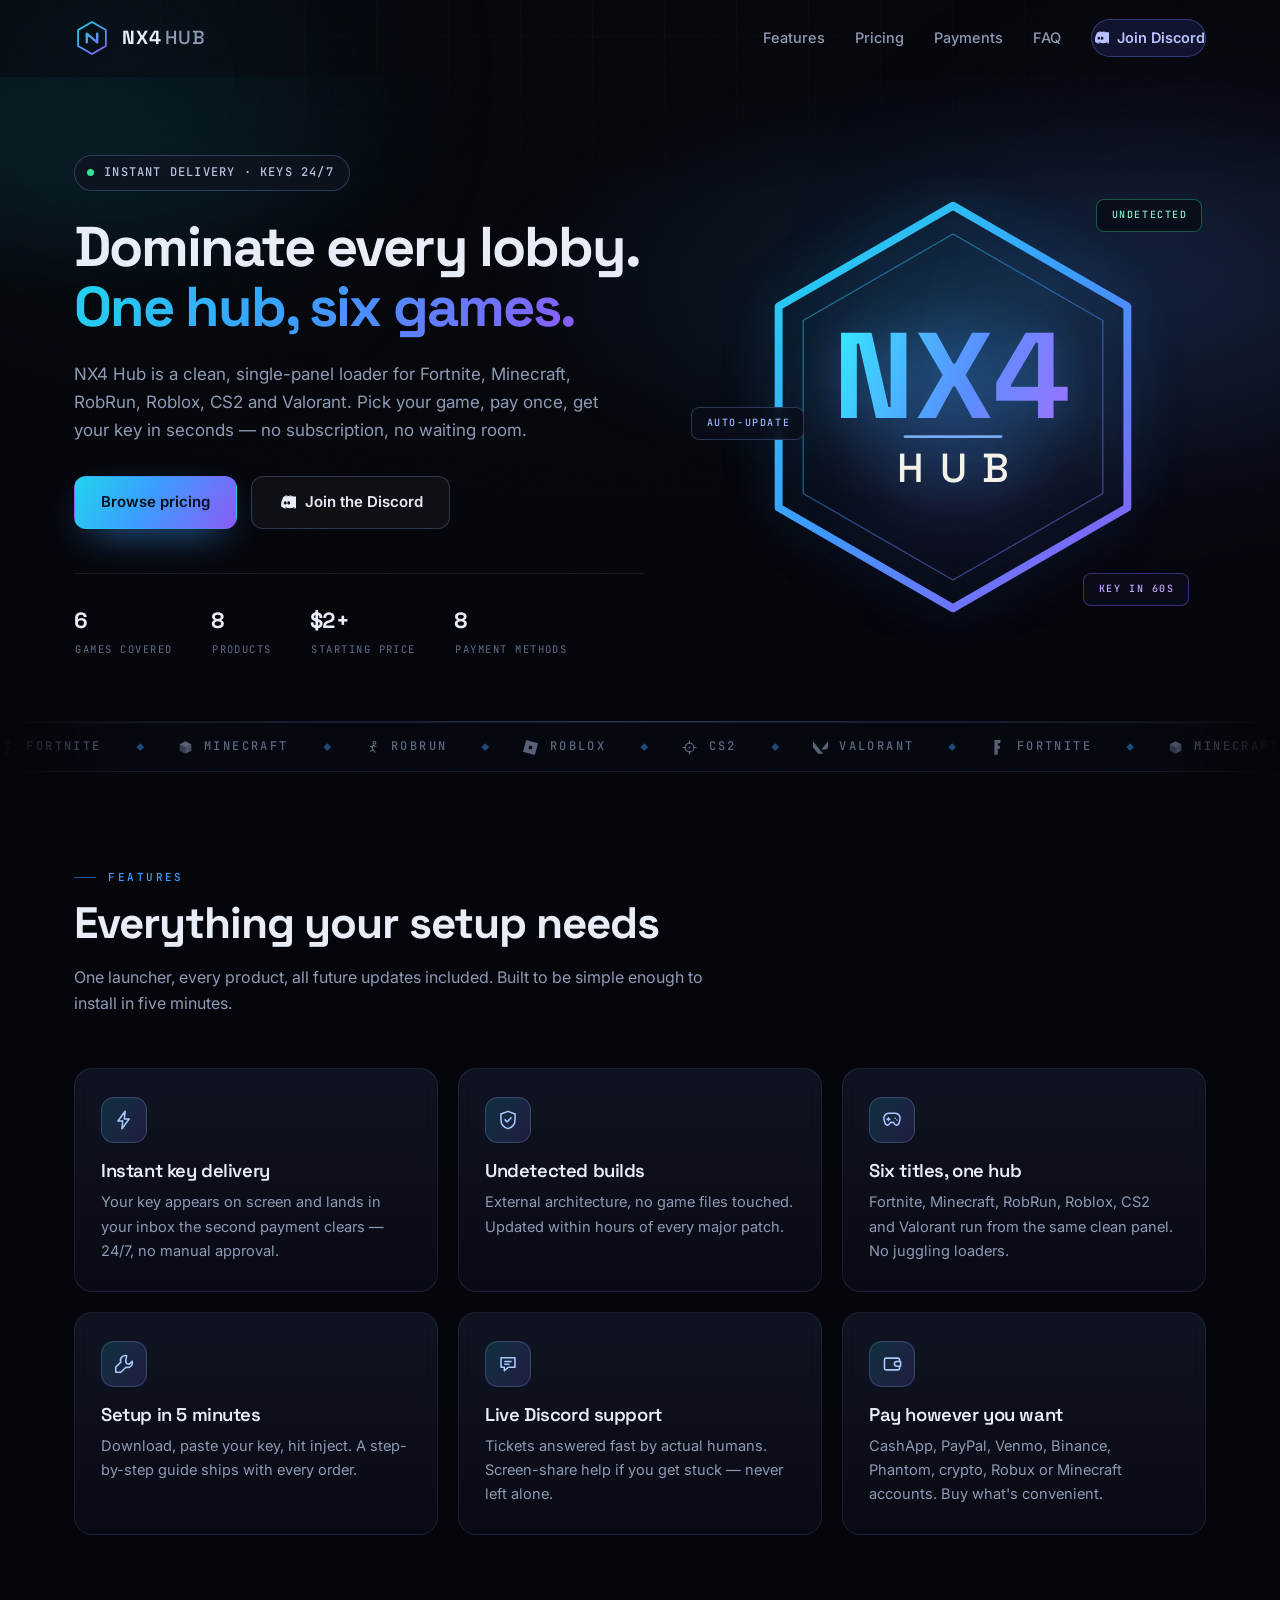
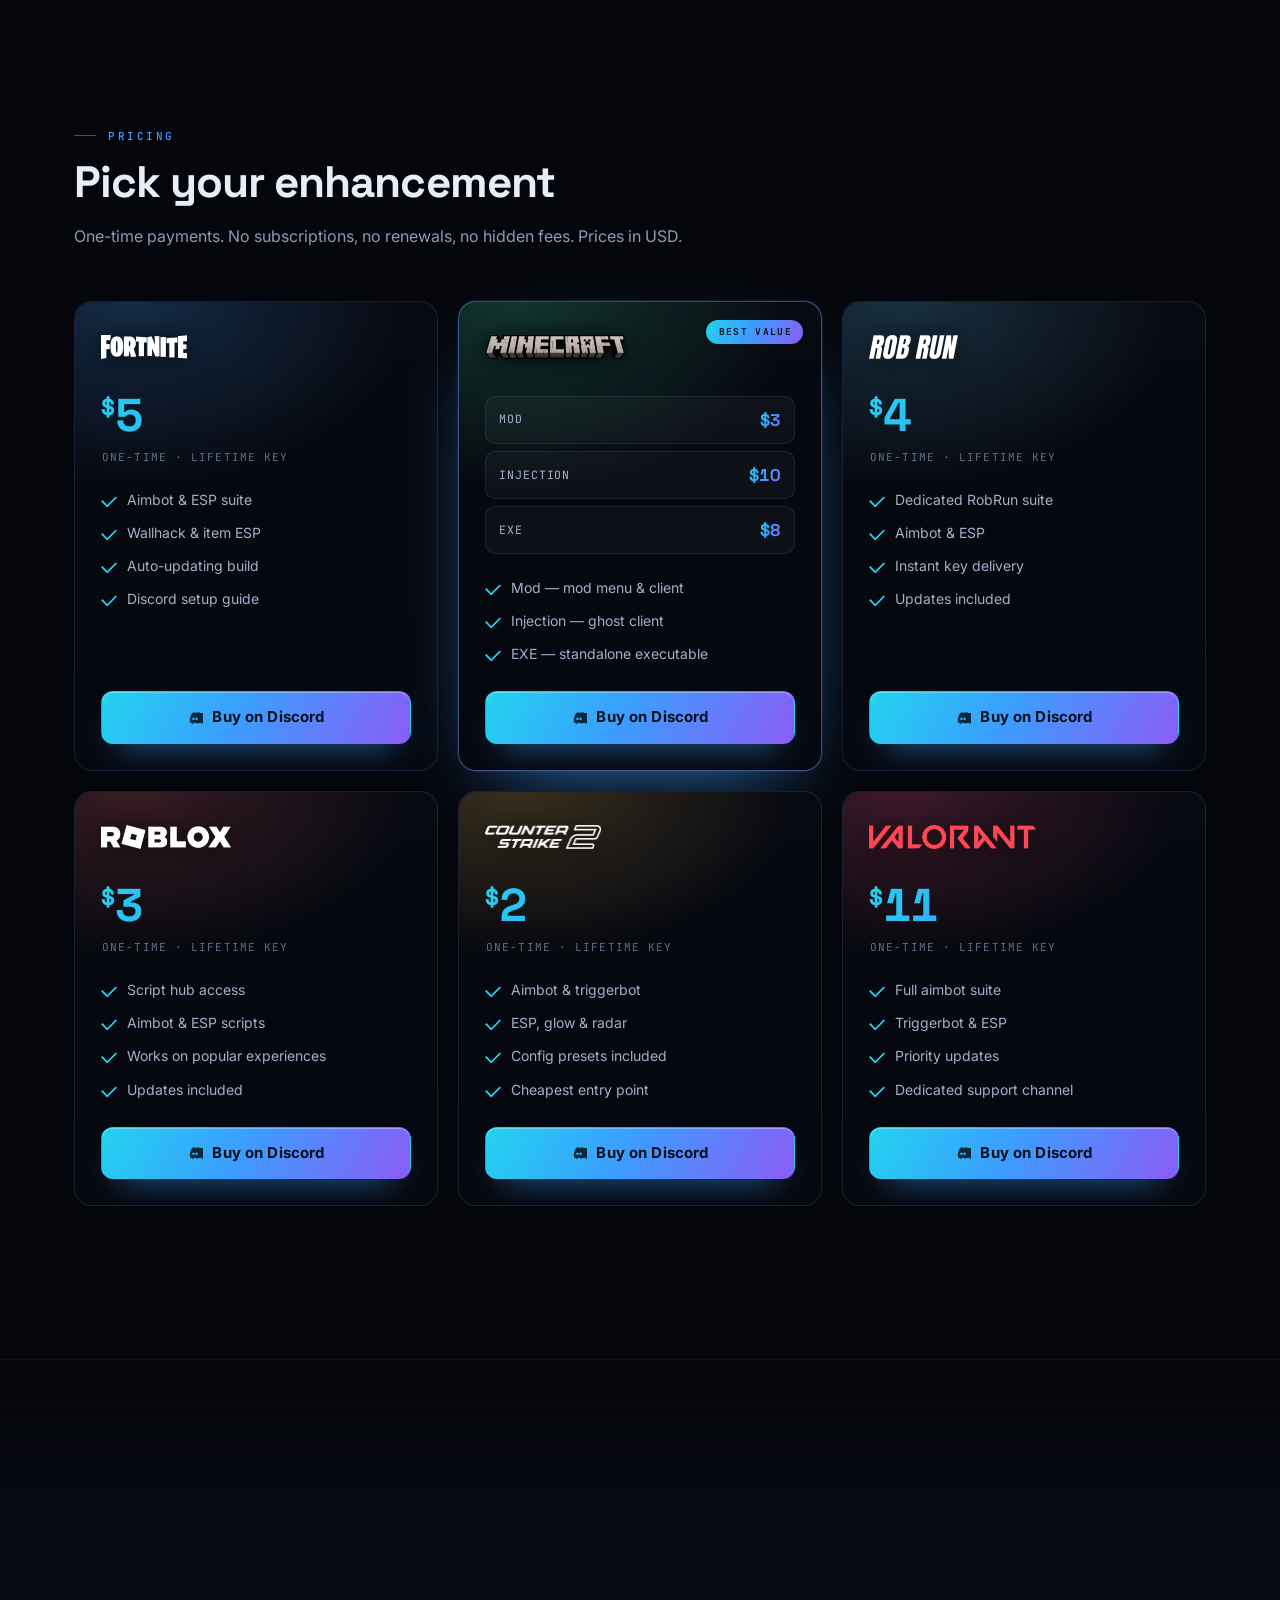
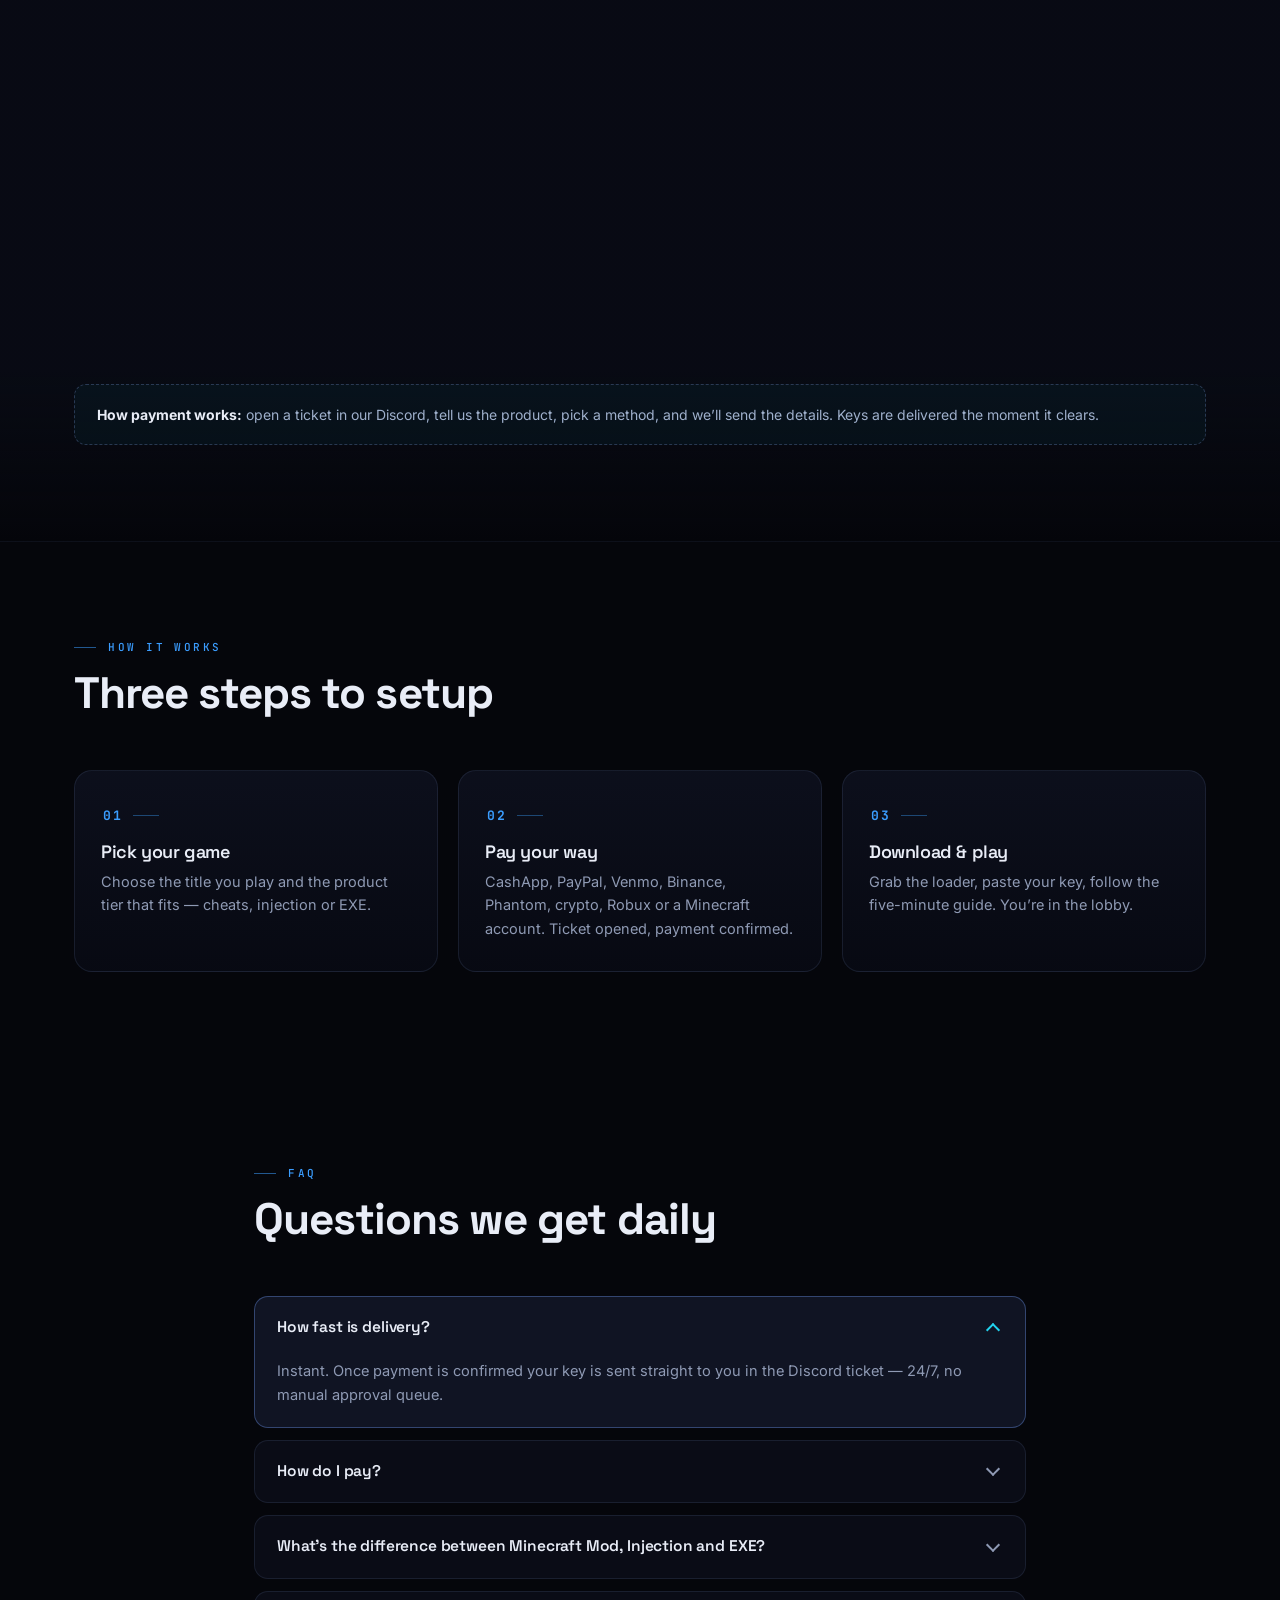
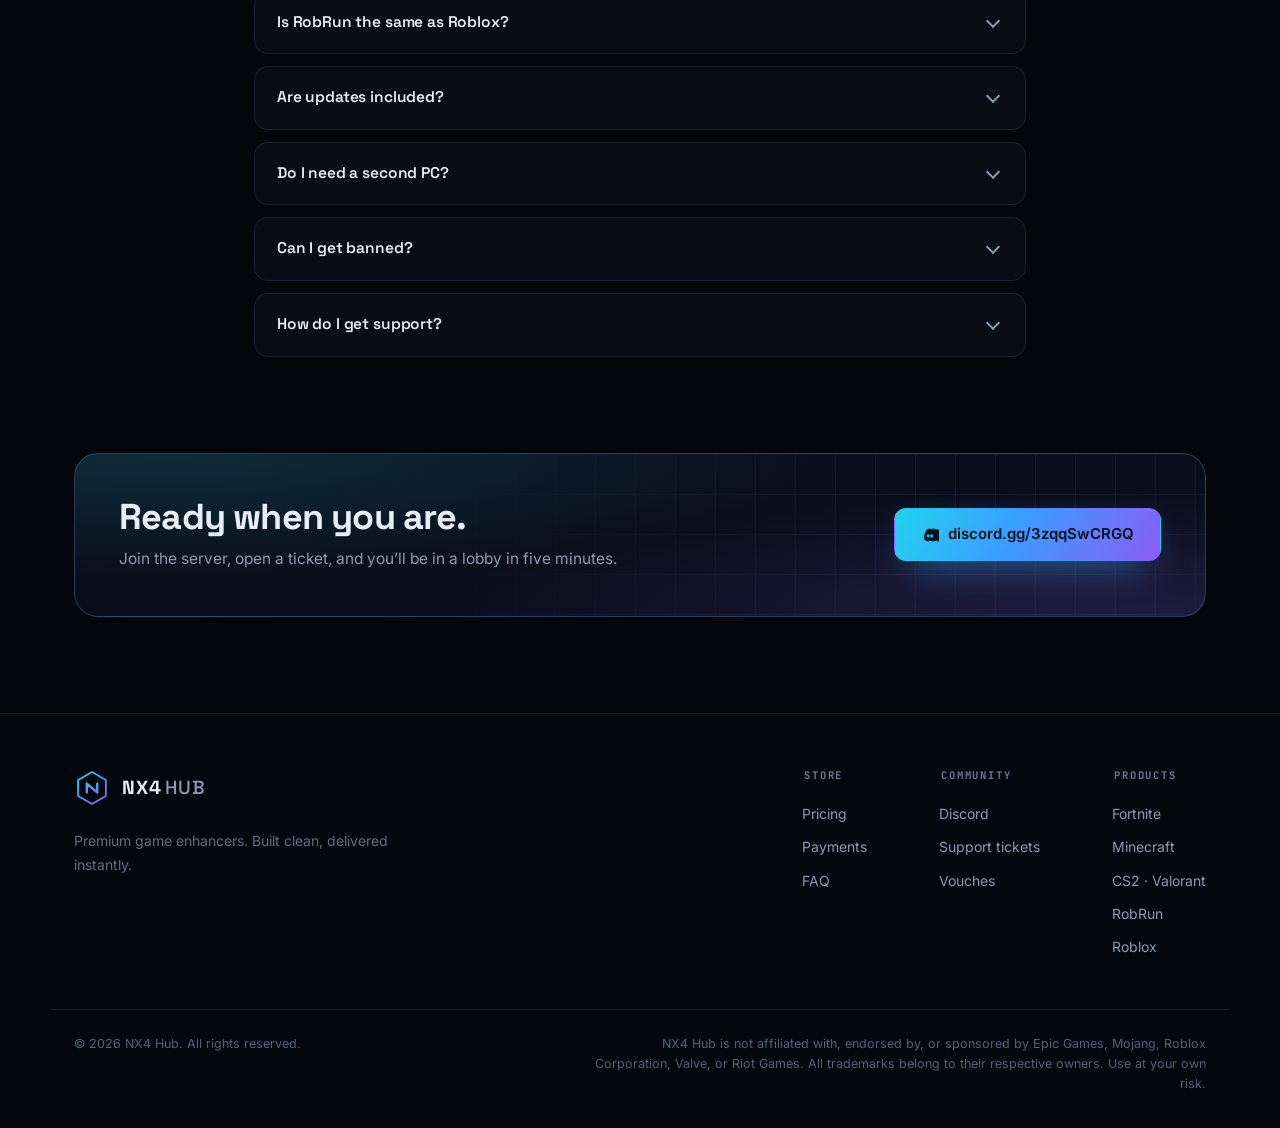
==== commit 36033201: "Game cards: official wordmarks + cover art backgrounds - Replace the initials tiles with real game w" ====
--- a/index.html
+++ b/index.html
@@ -311,9 +311,9 @@
 
       <div class="price-grid">
 
-        <article class="price-card reveal">
-          <div class="game-badge fn"><svg aria-hidden="true"><use href="#g-fortnite"/></svg></div>
-          <h3>Fortnite</h3>
+        <article class="price-card reveal game-fortnite">
+          <div class="card-cover"><img src="assets/img/covers/fortnite.jpg" alt="" width="700" height="860" loading="lazy" decoding="async"></div>
+          <h3 class="game-logo"><img src="assets/img/games/fortnite.png" alt="Fortnite" width="344" height="96" loading="lazy" decoding="async"></h3>
           <p class="price-tag"><span class="cur">$</span>5</p>
           <p class="price-note">one-time &middot; lifetime key</p>
           <ul class="ticks">
@@ -327,10 +327,10 @@
           </a>
         </article>
 
-        <article class="price-card featured reveal" data-delay="60">
+        <article class="price-card featured reveal game-minecraft" data-delay="60">
+          <div class="card-cover"><img src="assets/img/covers/minecraft.jpg" alt="" width="700" height="860" loading="lazy" decoding="async"></div>
           <span class="flag">Best value</span>
-          <div class="game-badge mc"><svg aria-hidden="true"><use href="#g-minecraft"/></svg></div>
-          <h3>Minecraft</h3>
+          <h3 class="game-logo"><img src="assets/img/games/minecraft.png" alt="Minecraft" width="559" height="96" loading="lazy" decoding="async"></h3>
           <div class="tiers">
             <div class="tier"><span>Mod</span><b>$3</b></div>
             <div class="tier"><span>Injection</span><b>$10</b></div>
@@ -346,9 +346,9 @@
           </a>
         </article>
 
-        <article class="price-card reveal" data-delay="120">
-          <div class="game-badge rr"><svg aria-hidden="true"><use href="#g-robrun"/></svg></div>
-          <h3>RobRun</h3>
+        <article class="price-card reveal game-robrun" data-delay="120">
+          <div class="card-cover"><img src="assets/img/covers/robrun.jpg" alt="" width="700" height="860" loading="lazy" decoding="async"></div>
+          <h3 class="game-logo"><img src="assets/img/games/robrun.png" alt="RobRun" width="356" height="96" loading="lazy" decoding="async"></h3>
           <p class="price-tag"><span class="cur">$</span>4</p>
           <p class="price-note">one-time &middot; lifetime key</p>
           <ul class="ticks">
@@ -362,9 +362,9 @@
           </a>
         </article>
 
-        <article class="price-card reveal" data-delay="180">
-          <div class="game-badge rb"><svg aria-hidden="true"><use href="#g-roblox"/></svg></div>
-          <h3>Roblox</h3>
+        <article class="price-card reveal game-roblox" data-delay="180">
+          <div class="card-cover"><img src="assets/img/covers/roblox.jpg" alt="" width="700" height="860" loading="lazy" decoding="async"></div>
+          <h3 class="game-logo"><img src="assets/img/games/roblox.png" alt="Roblox" width="519" height="96" loading="lazy" decoding="async"></h3>
           <p class="price-tag"><span class="cur">$</span>3</p>
           <p class="price-note">one-time &middot; lifetime key</p>
           <ul class="ticks">
@@ -378,9 +378,9 @@
           </a>
         </article>
 
-        <article class="price-card reveal" data-delay="240">
-          <div class="game-badge cs"><svg aria-hidden="true"><use href="#g-cs2"/></svg></div>
-          <h3>CS2</h3>
+        <article class="price-card reveal game-cs2" data-delay="240">
+          <div class="card-cover"><img src="assets/img/covers/cs2.jpg" alt="" width="700" height="860" loading="lazy" decoding="async"></div>
+          <h3 class="game-logo"><img src="assets/img/games/cs2.png" alt="CS2" width="465" height="96" loading="lazy" decoding="async"></h3>
           <p class="price-tag"><span class="cur">$</span>2</p>
           <p class="price-note">one-time &middot; lifetime key</p>
           <ul class="ticks">
@@ -394,9 +394,9 @@
           </a>
         </article>
 
-        <article class="price-card reveal" data-delay="300">
-          <div class="game-badge val"><svg aria-hidden="true"><use href="#g-valorant"/></svg></div>
-          <h3>Valorant</h3>
+        <article class="price-card reveal game-valorant" data-delay="300">
+          <div class="card-cover"><img src="assets/img/covers/valorant.jpg" alt="" width="700" height="860" loading="lazy" decoding="async"></div>
+          <h3 class="game-logo"><img src="assets/img/games/valorant.png" alt="Valorant" width="666" height="96" loading="lazy" decoding="async"></h3>
           <p class="price-tag"><span class="cur">$</span>11</p>
           <p class="price-note">one-time &middot; lifetime key</p>
           <ul class="ticks">
--- a/assets/css/style.css
+++ b/assets/css/style.css
@@ -555,7 +555,7 @@
   color: rgba(170, 190, 230, .52);
   white-space: nowrap;
 }
-.ticker-item svg { width: 15px; height: 15px; fill: currentColor; opacity: .8; flex-shrink: 0; }
+.ticker-item svg { width: 15px; height: 15px; fill: currentColor; opacity: .95; flex-shrink: 0; }
 .ticker-track i {
   color: rgba(59, 157, 255, .45);
   font-style: normal;
@@ -671,6 +671,7 @@
   background: linear-gradient(180deg, rgba(17, 21, 37, .86), rgba(9, 12, 22, .9));
   transition: transform .3s var(--ease), border-color .3s, box-shadow .3s;
   overflow: hidden;
+  isolation: isolate;
 }
 .price-card:hover {
   transform: translateY(-6px);
@@ -715,28 +716,90 @@
   line-height: 1.5;
 }
 
-/* game logo tile */
-.game-badge {
-  width: 48px;
-  height: 48px;
-  display: grid;
-  place-items: center;
-  border-radius: 14px;
-  margin-bottom: 16px;
-  border: 1px solid var(--line-strong);
-  background: rgba(255, 255, 255, .04);
-  color: #cfd9ec;
-  transition: transform .3s var(--ease), border-color .3s, background .3s;
-}
-.game-badge svg { width: 25px; height: 25px; }
-.price-card:hover .game-badge { transform: translateY(-2px); }
-
-.game-badge.fn  { color: #9dc4ff; background: linear-gradient(150deg, rgba(59, 157, 255, .22), rgba(139, 92, 246, .12)); border-color: rgba(110, 150, 240, .34); }
-.game-badge.mc  { color: #86e8b6; background: linear-gradient(150deg, rgba(52, 227, 155, .2), rgba(34, 211, 238, .1)); border-color: rgba(52, 227, 155, .3); }
-.game-badge.rr  { color: #8fd4ff; background: linear-gradient(150deg, rgba(90, 200, 250, .2), rgba(80, 120, 255, .12)); border-color: rgba(90, 200, 250, .3); }
-.game-badge.rb  { color: #ff9d9d; background: linear-gradient(150deg, rgba(255, 92, 92, .2), rgba(255, 170, 60, .12)); border-color: rgba(255, 120, 120, .3); }
-.game-badge.cs  { color: #ffcd82; background: linear-gradient(150deg, rgba(255, 190, 60, .2), rgba(255, 120, 60, .12)); border-color: rgba(255, 190, 60, .3); }
-.game-badge.val { color: #ff8fa8; background: linear-gradient(150deg, rgba(255, 70, 110, .2), rgba(160, 60, 255, .12)); border-color: rgba(255, 90, 130, .3); }
+/* ---------- card cover art ---------- */
+
+.card-cover {
+  position: absolute;
+  inset: 0;
+  z-index: -1;
+  overflow: hidden;
+  border-radius: inherit;
+  pointer-events: none;
+  background: #080b14;
+}
+.card-cover img {
+  width: 100%;
+  height: 100%;
+  object-fit: cover;
+  opacity: .58;
+  filter: saturate(.9) contrast(1.04) brightness(.95);
+  transform: scale(1.04);
+  transition: opacity .45s var(--ease), transform .8s var(--ease);
+}
+/* dark scrim: art shows at the top, solid under the copy */
+.card-cover::after {
+  content: "";
+  position: absolute;
+  inset: 0;
+  background:
+    linear-gradient(
+      180deg,
+      rgba(6, 8, 15, .40) 0%,
+      rgba(6, 8, 15, .60) 16%,
+      rgba(6, 8, 15, .82) 34%,
+      rgba(6, 8, 15, .92) 52%,
+      rgba(6, 8, 15, .97) 70%,
+      rgba(6, 8, 15, .995) 100%
+    );
+}
+/* per-game colour wash so each card keeps its identity */
+.card-cover::before {
+  content: "";
+  position: absolute;
+  inset: 0;
+  z-index: 1;
+  background: radial-gradient(120% 62% at 16% 0%, var(--tint, rgba(59, 157, 255, .18)), transparent 64%);
+  mix-blend-mode: screen;
+}
+.price-card:hover .card-cover img {
+  opacity: .46;
+  transform: scale(1.07);
+}
+
+/* official wordmarks */
+.price-card h3.game-logo {
+  display: flex;
+  align-items: center;
+  height: 30px;
+  margin-bottom: 18px;
+  gap: 0;
+}
+.game-logo img {
+  height: 24px;
+  width: auto;
+  max-width: 100%;
+  object-fit: contain;
+  filter: drop-shadow(0 2px 12px rgba(0, 0, 0, .75));
+  transition: transform .35s var(--ease), filter .35s;
+}
+.price-card:hover .game-logo img {
+  transform: translateY(-1px);
+  filter: drop-shadow(0 3px 16px rgba(0, 0, 0, .85));
+}
+
+/* the CS2 lockup ships dark grey + white — flatten it to one ink */
+.price-card.game-cs2 .game-logo img,
+.price-card.game-cs2:hover .game-logo img {
+  filter: brightness(0) invert(1) drop-shadow(0 2px 12px rgba(0, 0, 0, .8));
+}
+
+/* brand tints */
+.game-fortnite { --tint: rgba(59, 157, 255, .22); }
+.game-minecraft { --tint: rgba(52, 227, 155, .20); }
+.game-robrun   { --tint: rgba(90, 200, 250, .20); }
+.game-roblox   { --tint: rgba(255, 92, 92, .20); }
+.game-cs2      { --tint: rgba(255, 190, 60, .20); }
+.game-valorant { --tint: rgba(255, 70, 110, .22); }
 
 .price-card h3 {
   font-size: 20px;
